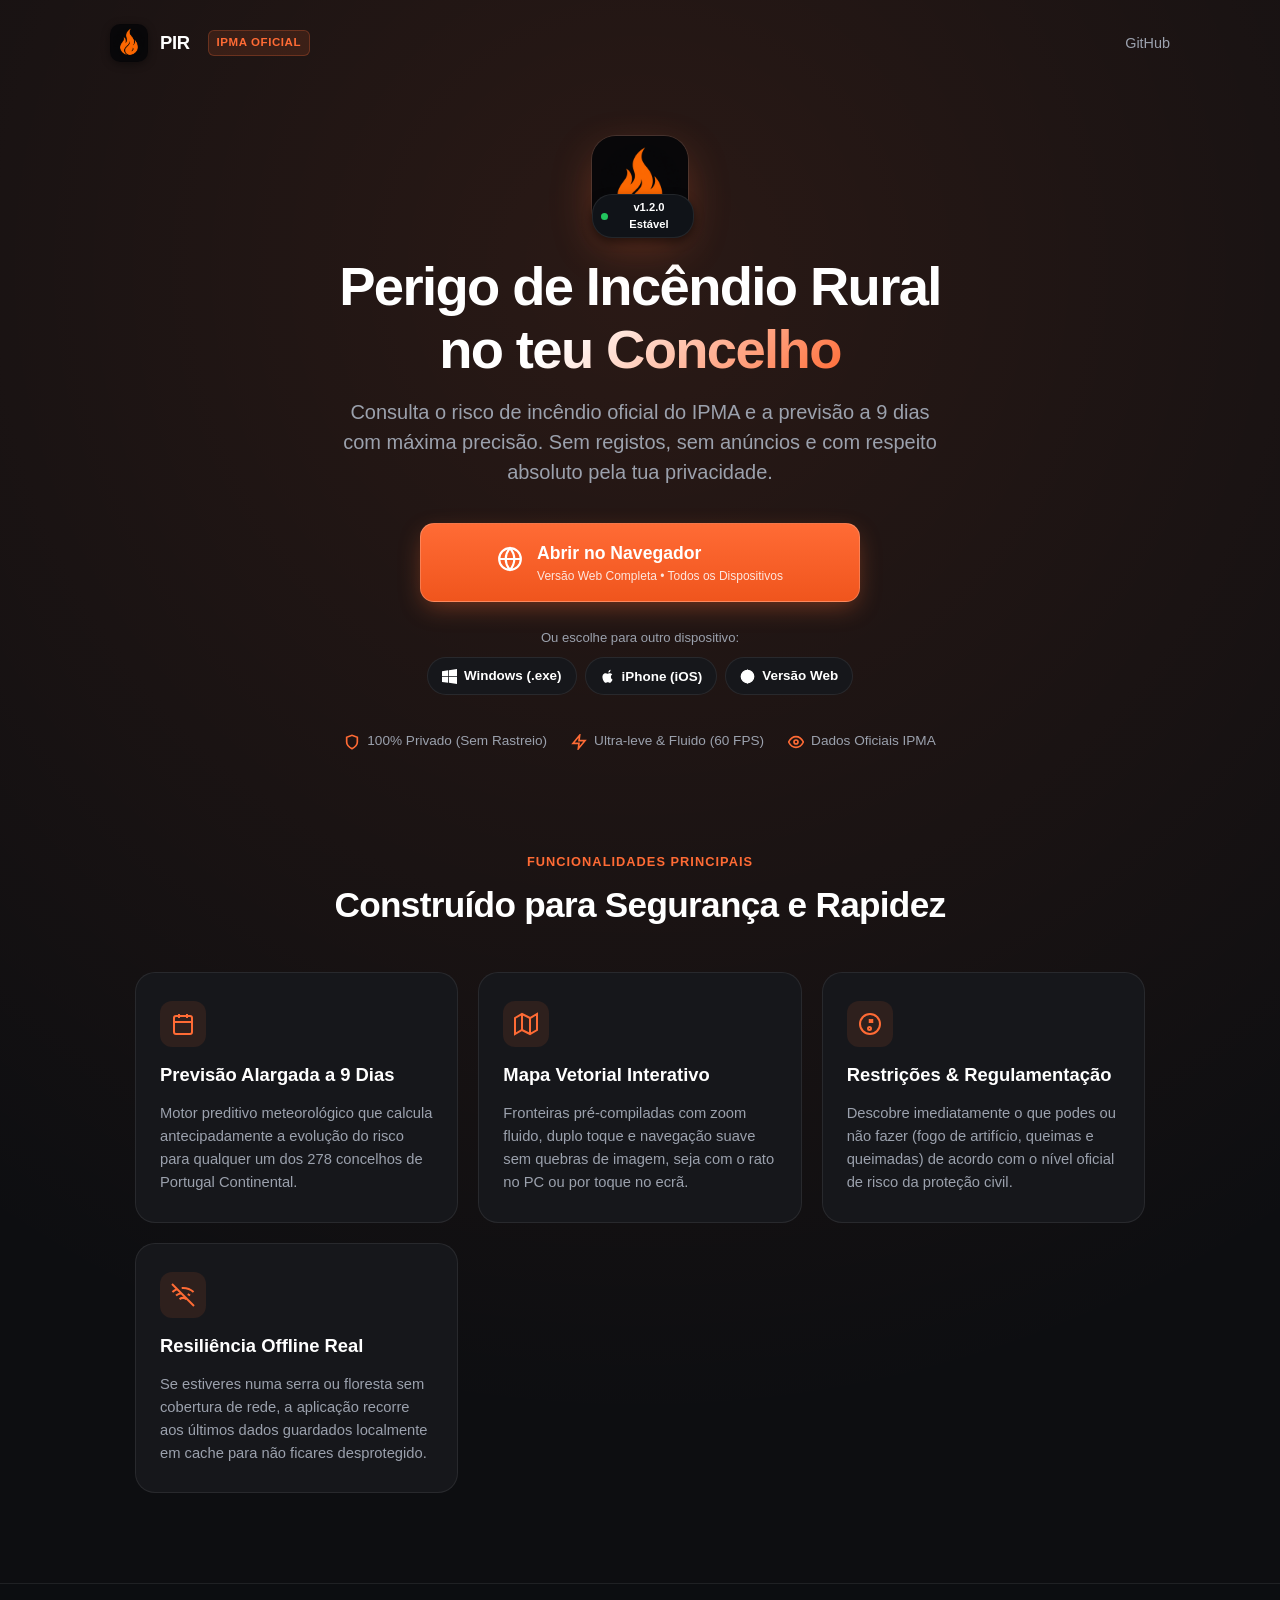
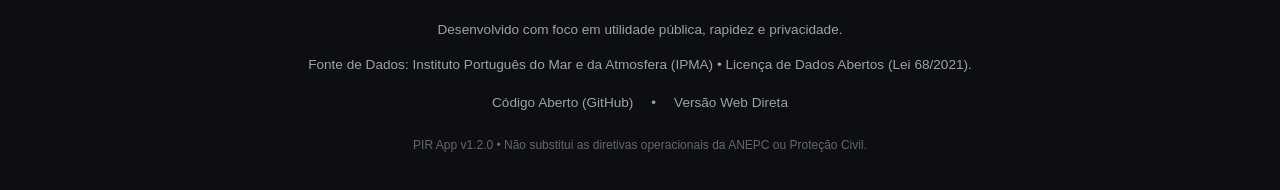
==== landing_page/index.html @ 0620fe11 "feat: add modern distribution landing page with smart OS detection and Vercel config" ====
<!DOCTYPE html>
<html lang="pt">
<head>
  <meta charset="UTF-8">
  <meta name="viewport" content="width=device-width, initial-scale=1.0">
  <title>PIR — Perigo de Incêndio Rural | Download Oficial</title>
  <meta name="description" content="Consulta rápida, precisa e oficial do risco de incêndio rural do IPMA para o teu concelho. Disponível para Windows, iPhone (iOS) e Web.">
  <link rel="icon" type="image/png" href="assets/favicon.png">
  
  <!-- Open Graph / Redes Sociais (WhatsApp, Telegram, Twitter, iMessage) -->
  <meta property="og:type" content="website">
  <meta property="og:title" content="PIR — Perigo de Incêndio Rural">
  <meta property="og:description" content="Consulta o risco de incêndio do IPMA para o teu concelho. Descarrega para Windows ou instala no iPhone.">
  <meta property="og:image" content="assets/icon.png">
  <meta name="twitter:card" content="summary">
  <meta name="theme-color" content="#0D0E11">

  <link rel="stylesheet" href="styles.css">
</head>
<body>

  <!-- Top Header -->
  <header>
    <a href="#" class="brand-nav">
      <img src="assets/icon.png" alt="PIR Logo">
      <span class="brand-title">PIR</span>
      <span class="badge-official">IPMA Oficial</span>
    </a>
    <div class="header-links">
      <a href="https://github.com/Vie1r4/PIR-app" target="_blank" rel="noopener">GitHub</a>
    </div>
  </header>

  <!-- Hero Section -->
  <main class="hero">
    <div class="hero-icon-container">
      <img src="assets/icon.png" alt="PIR Ícone" class="hero-icon">
      <div class="hero-badge-live">
        <span class="live-dot"></span>
        <span>v1.2.0 Estável</span>
      </div>
    </div>

    <h1>Perigo de Incêndio Rural<br><span class="gradient">no teu Concelho</span></h1>
    <p class="hero-subtitle">
      Consulta o risco de incêndio oficial do IPMA e a previsão a 9 dias com máxima precisão. Sem registos, sem anúncios e com respeito absoluto pela tua privacidade.
    </p>

    <!-- Smart Adaptive CTA -->
    <div class="cta-wrapper">
      <a id="smart-cta-btn" href="downloads/PIR_App_v1.2.0_Setup.exe" class="cta-btn-primary" download>
        <span id="smart-cta-icon">
          <!-- O ícone do SO é inserido dinamicamente pelo app.js -->
          <svg class="cta-icon" viewBox="0 0 24 24" fill="currentColor"><path d="M0 3.449L9.75 2.1v9.451H0m10.949-9.602L24 0v11.4H10.949M0 12.6h9.75v9.451L0 20.699M10.949 12.6H24V24l-12.9-1.801"/></svg>
        </span>
        <div class="cta-text-group">
          <span id="smart-cta-title" class="cta-title">Descarregar para Windows</span>
          <span id="smart-cta-sub" class="cta-sub">Instalador Oficial • v1.2.0 (11.5 MB)</span>
        </div>
      </a>

      <!-- Platform Alternates -->
      <div class="platform-options">
        <span class="platform-caption">Ou escolhe para outro dispositivo:</span>
        <div class="platform-pills">
          <a href="downloads/PIR_App_v1.2.0_Setup.exe" class="platform-pill" download>
            <svg viewBox="0 0 24 24"><path d="M0 3.449L9.75 2.1v9.451H0m10.949-9.602L24 0v11.4H10.949M0 12.6h9.75v9.451L0 20.699M10.949 12.6H24V24l-12.9-1.801"/></svg>
            <span>Windows (.exe)</span>
          </a>
          <button class="platform-pill" onclick="openIosModal()">
            <svg viewBox="0 0 24 24"><path d="M18.71 19.5c-.83 1.24-1.71 2.45-3.05 2.47-1.34.03-1.77-.79-3.29-.79-1.53 0-2 .77-3.27.82-1.31.05-2.3-1.32-3.14-2.53C4.25 17 2.94 12.45 4.7 9.39c.87-1.52 2.43-2.48 4.12-2.51 1.28-.02 2.5.87 3.29.87.78 0 2.26-1.07 3.81-.91.65.03 2.47.26 3.64 1.98-.09.06-2.17 1.28-2.15 3.81.03 3.02 2.65 4.03 2.68 4.04-.03.07-.42 1.44-1.38 2.83M15.97 4.2c.62-.75 1.04-1.8 0.92-2.85-.9.04-1.99.6-2.61 1.35-.55.63-.99 1.68-.86 2.7.99.08 2.02-.45 2.55-1.2"/></svg>
            <span>iPhone (iOS)</span>
          </button>
          <a href="https://vie1r4.github.io/PIR-app/" target="_blank" rel="noopener" class="platform-pill">
            <svg viewBox="0 0 24 24" fill="none" stroke="currentColor" stroke-width="2"><circle cx="12" cy="12" r="10"/><path d="M2 12h20M12 2a15.3 15.3 0 0 1 4 10 15.3 15.3 0 0 1-4 10 15.3 15.3 0 0 1-4-10 15.3 15.3 0 0 1 4-10z"/></svg>
            <span>Versão Web</span>
          </a>
        </div>
      </div>
    </div>

    <!-- Trust Row -->
    <div class="trust-row">
      <div class="trust-item">
        <svg width="16" height="16" viewBox="0 0 24 24" fill="none" stroke="currentColor" stroke-width="2.5"><path d="M12 22s8-4 8-10V5l-8-3-8 3v7c0 6 8 10 8 10z"/></svg>
        <span>100% Privado (Sem Rastreio)</span>
      </div>
      <div class="trust-item">
        <svg width="16" height="16" viewBox="0 0 24 24" fill="none" stroke="currentColor" stroke-width="2.5"><polygon points="13 2 3 14 12 14 11 22 21 10 12 10 13 2"/></svg>
        <span>Ultra-leve & Fluido (60 FPS)</span>
      </div>
      <div class="trust-item">
        <svg width="16" height="16" viewBox="0 0 24 24" fill="none" stroke="currentColor" stroke-width="2.5"><path d="M1 12s4-8 11-8 11 8 11 8-4 8-11 8-11-8-11-8z"/><circle cx="12" cy="12" r="3"/></svg>
        <span>Dados Oficiais IPMA</span>
      </div>
    </div>
  </main>

  <!-- Features Section -->
  <section class="features-section">
    <div class="section-tag">Funcionalidades Principais</div>
    <h2 class="section-title">Construído para Segurança e Rapidez</h2>
    <div class="features-grid">
      <div class="feature-card">
        <div class="feature-icon-box">
          <svg width="24" height="24" viewBox="0 0 24 24" fill="none" stroke="currentColor" stroke-width="2"><rect x="3" y="4" width="18" height="18" rx="2" ry="2"/><line x1="16" y1="2" x2="16" y2="6"/><line x1="8" y1="2" x2="8" y2="6"/><line x1="3" y1="10" x2="21" y2="10"/></svg>
        </div>
        <div class="feature-title">Previsão Alargada a 9 Dias</div>
        <div class="feature-desc">Motor preditivo meteorológico que calcula antecipadamente a evolução do risco para qualquer um dos 278 concelhos de Portugal Continental.</div>
      </div>

      <div class="feature-card">
        <div class="feature-icon-box">
          <svg width="24" height="24" viewBox="0 0 24 24" fill="none" stroke="currentColor" stroke-width="2"><polygon points="1 6 1 22 8 18 16 22 23 18 23 2 16 6 8 2 1 6"/><line x1="8" y1="2" x2="8" y2="18"/><line x1="16" y1="6" x2="16" y2="22"/></svg>
        </div>
        <div class="feature-title">Mapa Vetorial Interativo</div>
        <div class="feature-desc">Fronteiras pré-compiladas com zoom fluido, duplo toque e navegação suave sem quebras de imagem, seja com o rato no PC ou por toque no ecrã.</div>
      </div>

      <div class="feature-card">
        <div class="feature-icon-box">
          <svg width="24" height="24" viewBox="0 0 24 24" fill="none" stroke="currentColor" stroke-width="2"><path d="M12 2a10 10 0 1 0 10 10A10 10 0 0 0 12 2zm1 14.5a1.5 1.5 0 1 1-1.5-1.5 1.5 1.5 0 0 1 1.5 1.5zm1.25-5.5a1.25 1.25 0 0 0-2.5 0v-4a1.25 1.25 0 0 0 2.5 0z"/></svg>
        </div>
        <div class="feature-title">Restrições & Regulamentação</div>
        <div class="feature-desc">Descobre imediatamente o que podes ou não fazer (fogo de artifício, queimas e queimadas) de acordo com o nível oficial de risco da proteção civil.</div>
      </div>

      <div class="feature-card">
        <div class="feature-icon-box">
          <svg width="24" height="24" viewBox="0 0 24 24" fill="none" stroke="currentColor" stroke-width="2"><path d="M1 1l22 22"/><path d="M16.72 11.06A10.94 10.94 0 0 1 19 12.55"/><path d="M5 12.55a10.94 10.94 0 0 1 5.17-2.39"/><path d="M10.71 5.05A16 16 0 0 1 22.58 9"/><path d="M1.42 9a15.91 15.91 0 0 1 4.7-2.88"/><path d="M8.53 16.11a6 6 0 0 1 6.95 0"/><line x1="12" y1="20" x2="12.01" y2="20"/></svg>
        </div>
        <div class="feature-title">Resiliência Offline Real</div>
        <div class="feature-desc">Se estiveres numa serra ou floresta sem cobertura de rede, a aplicação recorre aos últimos dados guardados localmente em cache para não ficares desprotegido.</div>
      </div>
    </div>
  </section>

  <!-- iOS Step-by-Step Modal Guide -->
  <div id="ios-modal" class="modal-overlay">
    <div class="modal-card">
      <button class="modal-close" onclick="closeIosModal()" aria-label="Fechar">✕</button>
      <div class="modal-header">
        <img src="assets/icon.png" alt="PIR Ícone">
        <div>
          <h3>Instalar no iPhone</h3>
          <p>Adiciona ao ecrã inicial em 10 segundos</p>
        </div>
      </div>

      <div class="step-list">
        <div class="step-item">
          <div class="step-number">1</div>
          <div class="step-content">
            <strong>Abre no Safari</strong>
            <p>Clica no botão abaixo para abrir a aplicação web oficial no Safari.</p>
          </div>
        </div>

        <div class="step-item">
          <div class="step-number">2</div>
          <div class="step-content">
            <strong>Toca em Partilhar</strong>
            <p>Na barra inferior do Safari, toca no ícone de Partilhar (o quadrado com a seta a apontar para cima 📤).</p>
          </div>
        </div>

        <div class="step-item">
          <div class="step-number">3</div>
          <div class="step-content">
            <strong>"Adicionar ao Ecrã Principal"</strong>
            <p>Desce a lista e escolhe <em>"Adicionar ao Ecrã Principal"</em>. O ícone oficial preto e laranja surgirá logo no teu iPhone!</p>
          </div>
        </div>
      </div>

      <a href="https://vie1r4.github.io/PIR-app/" target="_blank" rel="noopener" class="step-action-btn">
        <span>Abrir Aplicação no Safari</span>
        <svg width="18" height="18" viewBox="0 0 24 24" fill="none" stroke="currentColor" stroke-width="2.5"><path d="M5 12h14M12 5l7 7-7 7"/></svg>
      </a>
    </div>
  </div>

  <!-- Footer -->
  <footer>
    <div class="footer-content">
      <p>Desenvolvido com foco em utilidade pública, rapidez e privacidade.</p>
      <p>Fonte de Dados: Instituto Português do Mar e da Atmosfera (IPMA) • Licença de Dados Abertos (Lei 68/2021).</p>
      <div class="footer-links">
        <a href="https://github.com/Vie1r4/PIR-app" target="_blank" rel="noopener">Código Aberto (GitHub)</a>
        <span>•</span>
        <a href="https://vie1r4.github.io/PIR-app/" target="_blank" rel="noopener">Versão Web Direta</a>
      </div>
      <p style="opacity: 0.6; font-size: 0.75rem; margin-top: 8px;">PIR App v1.2.0 • Não substitui as diretivas operacionais da ANEPC ou Proteção Civil.</p>
    </div>
  </footer>

  <script src="app.js"></script>
</body>
</html>
---- landing_page/styles.css ----
:root {
  --bg: #0D0E11;
  --bg-gradient: radial-gradient(circle at 50% 15%, rgba(255, 107, 53, 0.12) 0%, rgba(13, 14, 17, 0) 70%);
  --surface: #16171B;
  --surface-hover: #1E2026;
  --border: rgba(255, 255, 255, 0.08);
  --border-focus: rgba(255, 107, 53, 0.45);
  --brand: #FF6B35;
  --brand-hover: #FF7E4D;
  --brand-glow: rgba(255, 107, 53, 0.35);
  --text-main: #FFFFFF;
  --text-muted: #9BA1AD;
  --radius-lg: 20px;
  --radius-md: 14px;
  --radius-sm: 8px;
  --shadow-card: 0 10px 30px -10px rgba(0, 0, 0, 0.5);
  --shadow-btn: 0 8px 24px -4px rgba(255, 107, 53, 0.38);
}

* {
  margin: 0;
  padding: 0;
  box-sizing: border-box;
  -webkit-font-smoothing: antialiased;
}

body {
  font-family: -apple-system, BlinkMacSystemFont, "Segoe UI", Roboto, Helvetica, Arial, sans-serif;
  background-color: var(--bg);
  background-image: var(--bg-gradient);
  background-repeat: no-repeat;
  color: var(--text-main);
  min-height: 100vh;
  display: flex;
  flex-direction: column;
  line-height: 1.5;
  overflow-x: hidden;
}

/* Header & Navigation */
header {
  padding: 24px 20px;
  display: flex;
  justify-content: space-between;
  align-items: center;
  max-width: 1100px;
  margin: 0 auto;
  width: 100%;
}

.brand-nav {
  display: flex;
  align-items: center;
  gap: 12px;
  text-decoration: none;
  color: inherit;
}

.brand-nav img {
  width: 38px;
  height: 38px;
  border-radius: 10px;
  box-shadow: 0 2px 8px rgba(0, 0, 0, 0.4);
}

.brand-title {
  font-size: 1.15rem;
  font-weight: 700;
  letter-spacing: -0.02em;
}

.badge-official {
  font-size: 0.72rem;
  font-weight: 600;
  text-transform: uppercase;
  letter-spacing: 0.05em;
  background: rgba(255, 107, 53, 0.12);
  color: var(--brand);
  border: 1px solid rgba(255, 107, 53, 0.25);
  padding: 3px 8px;
  border-radius: 6px;
  margin-left: 6px;
}

.header-links a {
  color: var(--text-muted);
  text-decoration: none;
  font-size: 0.9rem;
  font-weight: 500;
  transition: color 0.2s ease;
}

.header-links a:hover {
  color: var(--text-main);
}

/* Hero Section */
.hero {
  flex: 1;
  display: flex;
  flex-direction: column;
  align-items: center;
  text-align: center;
  padding: 50px 20px 40px;
  max-width: 860px;
  margin: 0 auto;
}

.hero-icon-container {
  position: relative;
  margin-bottom: 24px;
}

.hero-icon {
  width: 96px;
  height: 96px;
  border-radius: 24px;
  box-shadow: 0 16px 40px rgba(255, 107, 53, 0.25), 0 0 0 1px rgba(255, 255, 255, 0.1);
  display: block;
}

.hero-badge-live {
  position: absolute;
  bottom: -6px;
  right: -6px;
  background: #101318;
  border: 1px solid var(--border);
  padding: 4px 8px;
  border-radius: 20px;
  font-size: 0.7rem;
  font-weight: 600;
  display: flex;
  align-items: center;
  gap: 5px;
  box-shadow: 0 4px 10px rgba(0,0,0,0.5);
}

.live-dot {
  width: 7px;
  height: 7px;
  background: #22C55E;
  border-radius: 50%;
  animation: pulse-dot 2s infinite;
}

@keyframes pulse-dot {
  0% { transform: scale(0.95); opacity: 0.8; }
  50% { transform: scale(1.2); opacity: 1; }
  100% { transform: scale(0.95); opacity: 0.8; }
}

h1 {
  font-size: clamp(2.2rem, 5vw, 3.4rem);
  font-weight: 800;
  letter-spacing: -0.03em;
  line-height: 1.15;
  margin-bottom: 16px;
}

h1 span.gradient {
  background: linear-gradient(135deg, #FFFFFF 30%, #FF6B35 100%);
  -webkit-background-clip: text;
  -webkit-text-fill-color: transparent;
}

.hero-subtitle {
  font-size: clamp(1rem, 2.5vw, 1.25rem);
  color: var(--text-muted);
  max-width: 620px;
  margin-bottom: 36px;
  font-weight: 400;
}

/* Call to Action (CTA) */
.cta-wrapper {
  display: flex;
  flex-direction: column;
  align-items: center;
  gap: 16px;
  width: 100%;
  max-width: 440px;
}

.cta-btn-primary {
  display: flex;
  align-items: center;
  justify-content: center;
  gap: 14px;
  width: 100%;
  padding: 16px 28px;
  background: linear-gradient(180deg, var(--brand) 0%, #F0551D 100%);
  color: #FFFFFF;
  text-decoration: none;
  border-radius: var(--radius-md);
  font-weight: 700;
  font-size: 1.15rem;
  box-shadow: var(--shadow-btn);
  border: 1px solid rgba(255, 255, 255, 0.2);
  cursor: pointer;
  transition: all 0.2s cubic-bezier(0.2, 0.8, 0.2, 1);
  position: relative;
  overflow: hidden;
}

.cta-btn-primary:hover {
  transform: translateY(-2px);
  background: linear-gradient(180deg, var(--brand-hover) 0%, #FF6B35 100%);
  box-shadow: 0 12px 30px -4px rgba(255, 107, 53, 0.5);
}

.cta-btn-primary:active {
  transform: translateY(0);
}

.cta-icon {
  width: 26px;
  height: 26px;
  flex-shrink: 0;
}

.cta-text-group {
  text-align: left;
}

.cta-title {
  display: block;
  font-size: 1.1rem;
  font-weight: 700;
}

.cta-sub {
  display: block;
  font-size: 0.75rem;
  font-weight: 500;
  opacity: 0.85;
}

/* Platform Selectors */
.platform-options {
  margin-top: 10px;
  display: flex;
  flex-direction: column;
  align-items: center;
  gap: 10px;
}

.platform-caption {
  font-size: 0.82rem;
  color: var(--text-muted);
}

.platform-pills {
  display: flex;
  flex-wrap: wrap;
  justify-content: center;
  gap: 8px;
}

.platform-pill {
  display: inline-flex;
  align-items: center;
  gap: 7px;
  background: var(--surface);
  border: 1px solid var(--border);
  color: var(--text-main);
  text-decoration: none;
  font-size: 0.84rem;
  font-weight: 600;
  padding: 8px 14px;
  border-radius: 30px;
  transition: all 0.2s ease;
  cursor: pointer;
}

.platform-pill svg {
  width: 15px;
  height: 15px;
  fill: currentColor;
}

.platform-pill:hover {
  background: var(--surface-hover);
  border-color: var(--border-focus);
  transform: translateY(-1px);
}

/* Trust / Specs Row */
.trust-row {
  margin-top: 36px;
  display: flex;
  flex-wrap: wrap;
  justify-content: center;
  gap: 24px;
  color: var(--text-muted);
  font-size: 0.85rem;
}

.trust-item {
  display: flex;
  align-items: center;
  gap: 7px;
}

.trust-item svg {
  color: var(--brand);
}

/* Features Grid */
.features-section {
  max-width: 1050px;
  margin: 60px auto 30px;
  padding: 0 20px;
  width: 100%;
}

.section-tag {
  text-align: center;
  color: var(--brand);
  font-size: 0.8rem;
  font-weight: 700;
  text-transform: uppercase;
  letter-spacing: 0.08em;
  margin-bottom: 8px;
}

.section-title {
  text-align: center;
  font-size: clamp(1.6rem, 3.5vw, 2.2rem);
  font-weight: 700;
  letter-spacing: -0.02em;
  margin-bottom: 40px;
}

.features-grid {
  display: grid;
  grid-template-columns: repeat(auto-fit, minmax(240px, 1fr));
  gap: 20px;
}

.feature-card {
  background: var(--surface);
  border: 1px solid var(--border);
  border-radius: var(--radius-lg);
  padding: 28px 24px;
  display: flex;
  flex-direction: column;
  gap: 14px;
  transition: transform 0.2s ease, border-color 0.2s ease;
}

.feature-card:hover {
  transform: translateY(-3px);
  border-color: rgba(255, 107, 53, 0.3);
}

.feature-icon-box {
  width: 46px;
  height: 46px;
  border-radius: 12px;
  background: rgba(255, 107, 53, 0.1);
  display: flex;
  align-items: center;
  justify-content: center;
  color: var(--brand);
}

.feature-title {
  font-size: 1.15rem;
  font-weight: 700;
}

.feature-desc {
  font-size: 0.92rem;
  color: var(--text-muted);
  line-height: 1.55;
}

/* Modal for iOS Guide */
.modal-overlay {
  position: fixed;
  inset: 0;
  background: rgba(0, 0, 0, 0.75);
  backdrop-filter: blur(6px);
  display: none;
  align-items: center;
  justify-content: center;
  z-index: 1000;
  padding: 20px;
  opacity: 0;
  transition: opacity 0.25s ease;
}

.modal-overlay.active {
  display: flex;
  opacity: 1;
}

.modal-card {
  background: #16171B;
  border: 1px solid var(--border);
  border-radius: var(--radius-lg);
  width: 100%;
  max-width: 460px;
  padding: 30px 26px;
  box-shadow: 0 20px 50px rgba(0, 0, 0, 0.8);
  position: relative;
  transform: scale(0.95);
  transition: transform 0.25s cubic-bezier(0.2, 0.8, 0.2, 1);
}

.modal-overlay.active .modal-card {
  transform: scale(1);
}

.modal-close {
  position: absolute;
  top: 18px;
  right: 18px;
  background: rgba(255, 255, 255, 0.08);
  border: none;
  color: var(--text-muted);
  width: 32px;
  height: 32px;
  border-radius: 50%;
  display: flex;
  align-items: center;
  justify-content: center;
  cursor: pointer;
  font-size: 1.1rem;
  transition: background 0.2s ease;
}

.modal-close:hover {
  background: rgba(255, 255, 255, 0.16);
  color: #FFF;
}

.modal-header {
  display: flex;
  align-items: center;
  gap: 14px;
  margin-bottom: 20px;
}

.modal-header img {
  width: 52px;
  height: 52px;
  border-radius: 14px;
}

.modal-header h3 {
  font-size: 1.25rem;
  font-weight: 700;
}

.modal-header p {
  font-size: 0.85rem;
  color: var(--text-muted);
}

.step-list {
  display: flex;
  flex-direction: column;
  gap: 16px;
  margin-bottom: 26px;
}

.step-item {
  display: flex;
  align-items: flex-start;
  gap: 14px;
  background: rgba(255, 255, 255, 0.03);
  padding: 14px;
  border-radius: var(--radius-md);
  border: 1px solid rgba(255, 255, 255, 0.05);
}

.step-number {
  background: var(--brand);
  color: #FFF;
  font-weight: 700;
  font-size: 0.85rem;
  width: 26px;
  height: 26px;
  border-radius: 50%;
  display: flex;
  align-items: center;
  justify-content: center;
  flex-shrink: 0;
}

.step-content strong {
  display: block;
  font-size: 0.95rem;
  margin-bottom: 2px;
}

.step-content p {
  font-size: 0.85rem;
  color: var(--text-muted);
  line-height: 1.4;
}

.step-action-btn {
  display: flex;
  align-items: center;
  justify-content: center;
  gap: 8px;
  width: 100%;
  padding: 14px;
  background: var(--brand);
  color: #FFF;
  text-decoration: none;
  font-weight: 700;
  border-radius: var(--radius-md);
  box-shadow: var(--shadow-btn);
  transition: background 0.2s ease;
}

.step-action-btn:hover {
  background: var(--brand-hover);
}

/* Footer */
footer {
  border-top: 1px solid var(--border);
  padding: 36px 20px;
  margin-top: 60px;
  background: rgba(13, 14, 17, 0.6);
}

.footer-content {
  max-width: 1100px;
  margin: 0 auto;
  display: flex;
  flex-direction: column;
  align-items: center;
  text-align: center;
  gap: 14px;
  color: var(--text-muted);
  font-size: 0.85rem;
}

.footer-links {
  display: flex;
  gap: 18px;
  margin-top: 4px;
}

.footer-links a {
  color: var(--text-muted);
  text-decoration: none;
  transition: color 0.2s ease;
}

.footer-links a:hover {
  color: var(--brand);
}
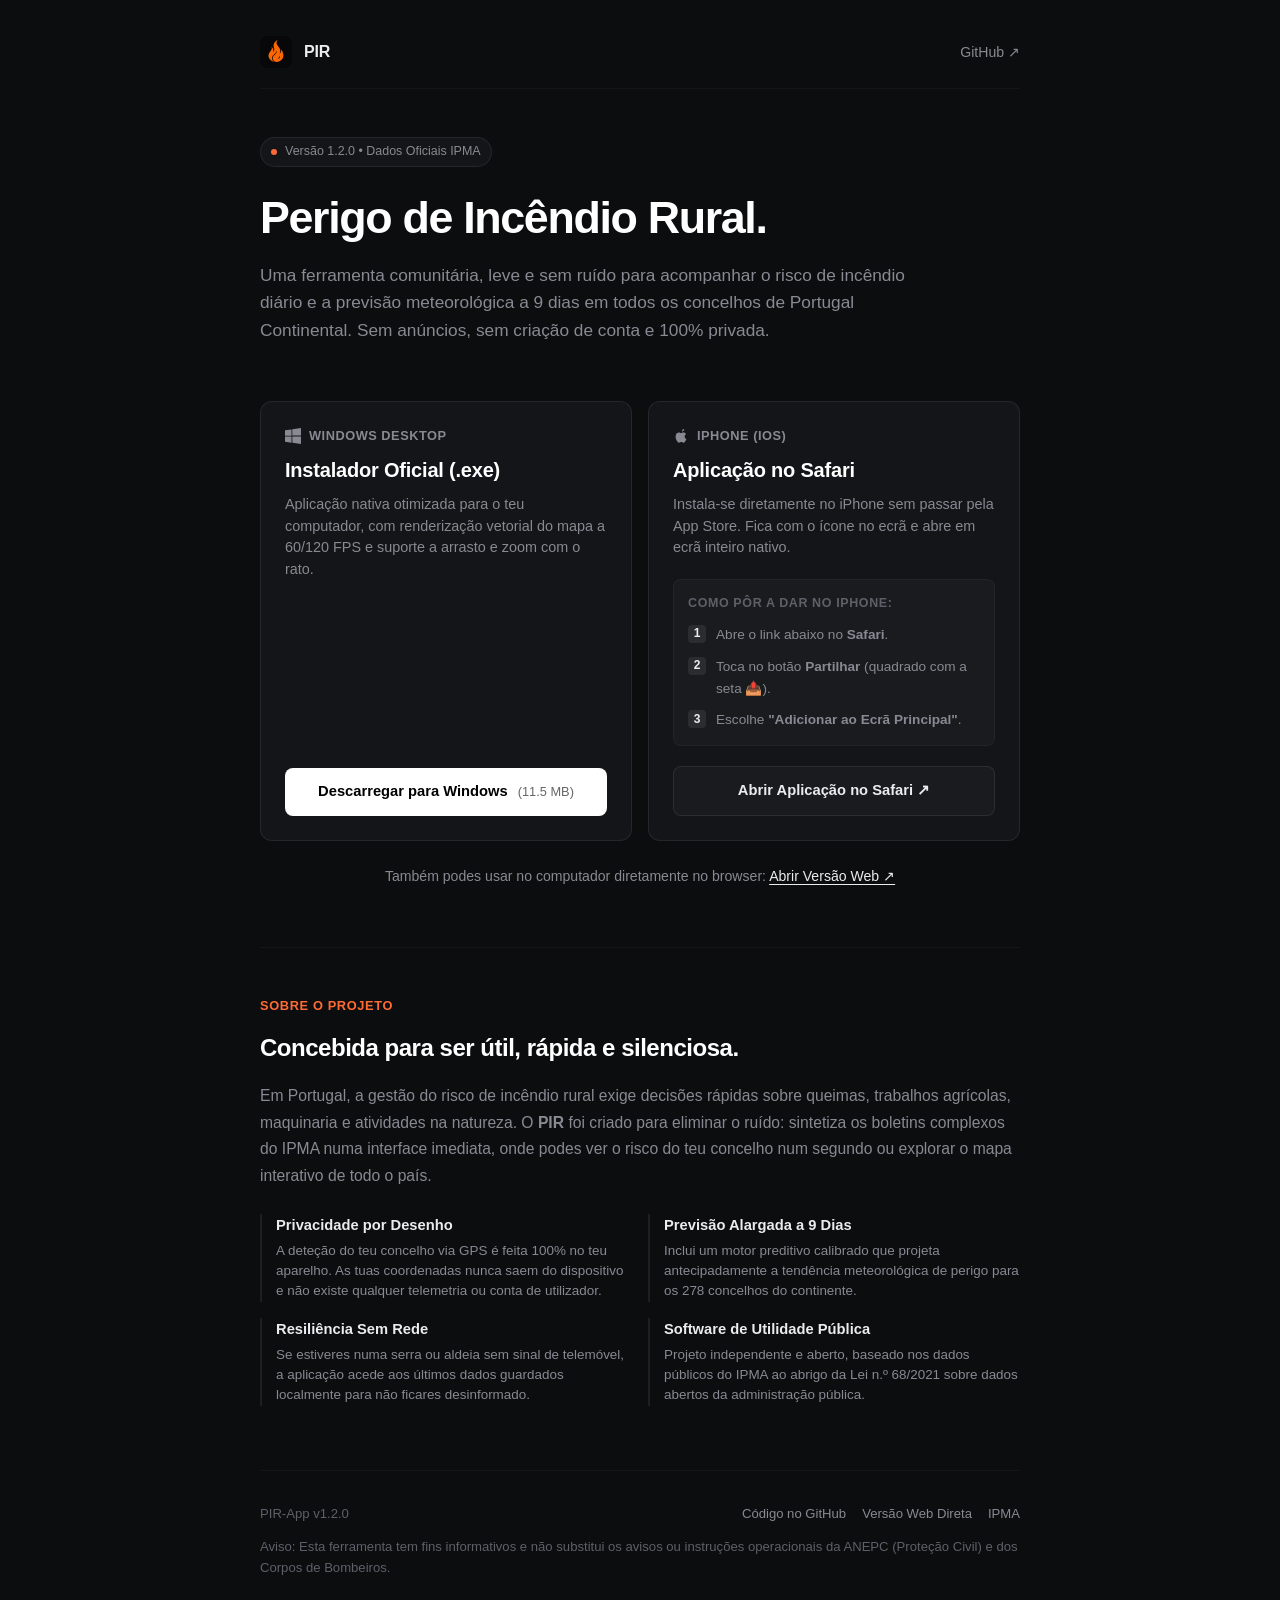
==== commit 3ce8c519: "design: redesign landing page with minimalist editorial aesthetic, embedded iOS setup guide, and pro" ====
--- a/landing_page/index.html
+++ b/landing_page/index.html
@@ -3,197 +3,152 @@
 <head>
   <meta charset="UTF-8">
   <meta name="viewport" content="width=device-width, initial-scale=1.0">
-  <title>PIR — Perigo de Incêndio Rural | Download Oficial</title>
-  <meta name="description" content="Consulta rápida, precisa e oficial do risco de incêndio rural do IPMA para o teu concelho. Disponível para Windows, iPhone (iOS) e Web.">
+  <title>PIR — Perigo de Incêndio Rural</title>
+  <meta name="description" content="Aplicação comunitária para consulta rápida do risco de incêndio rural do IPMA em Portugal Continental. Disponível para Windows e iPhone.">
   <link rel="icon" type="image/png" href="assets/favicon.png">
   
-  <!-- Open Graph / Redes Sociais (WhatsApp, Telegram, Twitter, iMessage) -->
+  <!-- Open Graph / Redes Sociais -->
   <meta property="og:type" content="website">
   <meta property="og:title" content="PIR — Perigo de Incêndio Rural">
-  <meta property="og:description" content="Consulta o risco de incêndio do IPMA para o teu concelho. Descarrega para Windows ou instala no iPhone.">
+  <meta property="og:description" content="Consulta rápida e oficial do risco de incêndio por concelho. Instala no Windows ou adiciona ao iPhone.">
   <meta property="og:image" content="assets/icon.png">
-  <meta name="twitter:card" content="summary">
-  <meta name="theme-color" content="#0D0E11">
+  <meta name="theme-color" content="#0C0D0F">
 
   <link rel="stylesheet" href="styles.css">
 </head>
 <body>
 
-  <!-- Top Header -->
-  <header>
-    <a href="#" class="brand-nav">
-      <img src="assets/icon.png" alt="PIR Logo">
-      <span class="brand-title">PIR</span>
-      <span class="badge-official">IPMA Oficial</span>
-    </a>
-    <div class="header-links">
-      <a href="https://github.com/Vie1r4/PIR-app" target="_blank" rel="noopener">GitHub</a>
-    </div>
-  </header>
+  <div class="container">
+    <!-- Header -->
+    <header>
+      <a href="#" class="brand">
+        <img src="assets/icon.png" alt="PIR Logo" class="brand-icon">
+        <span class="brand-name">PIR</span>
+      </a>
+      <div class="header-links">
+        <a href="https://github.com/Vie1r4/PIR-app" target="_blank" rel="noopener">GitHub ↗</a>
+      </div>
+    </header>
 
-  <!-- Hero Section -->
-  <main class="hero">
-    <div class="hero-icon-container">
-      <img src="assets/icon.png" alt="PIR Ícone" class="hero-icon">
-      <div class="hero-badge-live">
-        <span class="live-dot"></span>
-        <span>v1.2.0 Estável</span>
+    <!-- Hero Section -->
+    <section class="hero">
+      <div class="hero-pill">
+        <span class="dot"></span>
+        <span>Versão 1.2.0 • Dados Oficiais IPMA</span>
       </div>
-    </div>
+      <h1>Perigo de Incêndio Rural.</h1>
+      <p class="hero-intro">
+        Uma ferramenta comunitária, leve e sem ruído para acompanhar o risco de incêndio diário e a previsão meteorológica a 9 dias em todos os concelhos de Portugal Continental. Sem anúncios, sem criação de conta e 100% privada.
+      </p>
+    </section>
 
-    <h1>Perigo de Incêndio Rural<br><span class="gradient">no teu Concelho</span></h1>
-    <p class="hero-subtitle">
-      Consulta o risco de incêndio oficial do IPMA e a previsão a 9 dias com máxima precisão. Sem registos, sem anúncios e com respeito absoluto pela tua privacidade.
-    </p>
+    <!-- Download & Access Section -->
+    <section class="access-grid">
+      <!-- Windows Desktop -->
+      <div class="access-card">
+        <div class="card-top">
+          <div class="platform-tag">
+            <svg viewBox="0 0 24 24"><path d="M0 3.449L9.75 2.1v9.451H0m10.949-9.602L24 0v11.4H10.949M0 12.6h9.75v9.451L0 20.699M10.949 12.6H24V24l-12.9-1.801"/></svg>
+            <span>Windows Desktop</span>
+          </div>
+          <h2 class="card-title">Instalador Oficial (.exe)</h2>
+          <p class="card-desc">
+            Aplicação nativa otimizada para o teu computador, com renderização vetorial do mapa a 60/120 FPS e suporte a arrasto e zoom com o rato.
+          </p>
+        </div>
+        <a href="downloads/PIR_App_v1.2.0_Setup.exe" class="btn-download" download>
+          <span>Descarregar para Windows</span>
+          <span style="opacity: 0.6; font-size: 0.8rem; font-weight: 500;">(11.5 MB)</span>
+        </a>
+      </div>
 
-    <!-- Smart Adaptive CTA -->
-    <div class="cta-wrapper">
-      <a id="smart-cta-btn" href="downloads/PIR_App_v1.2.0_Setup.exe" class="cta-btn-primary" download>
-        <span id="smart-cta-icon">
-          <!-- O ícone do SO é inserido dinamicamente pelo app.js -->
-          <svg class="cta-icon" viewBox="0 0 24 24" fill="currentColor"><path d="M0 3.449L9.75 2.1v9.451H0m10.949-9.602L24 0v11.4H10.949M0 12.6h9.75v9.451L0 20.699M10.949 12.6H24V24l-12.9-1.801"/></svg>
-        </span>
-        <div class="cta-text-group">
-          <span id="smart-cta-title" class="cta-title">Descarregar para Windows</span>
-          <span id="smart-cta-sub" class="cta-sub">Instalador Oficial • v1.2.0 (11.5 MB)</span>
-        </div>
-      </a>
-
-      <!-- Platform Alternates -->
-      <div class="platform-options">
-        <span class="platform-caption">Ou escolhe para outro dispositivo:</span>
-        <div class="platform-pills">
-          <a href="downloads/PIR_App_v1.2.0_Setup.exe" class="platform-pill" download>
-            <svg viewBox="0 0 24 24"><path d="M0 3.449L9.75 2.1v9.451H0m10.949-9.602L24 0v11.4H10.949M0 12.6h9.75v9.451L0 20.699M10.949 12.6H24V24l-12.9-1.801"/></svg>
-            <span>Windows (.exe)</span>
-          </a>
-          <button class="platform-pill" onclick="openIosModal()">
+      <!-- iPhone / iOS -->
+      <div class="access-card">
+        <div class="card-top">
+          <div class="platform-tag">
             <svg viewBox="0 0 24 24"><path d="M18.71 19.5c-.83 1.24-1.71 2.45-3.05 2.47-1.34.03-1.77-.79-3.29-.79-1.53 0-2 .77-3.27.82-1.31.05-2.3-1.32-3.14-2.53C4.25 17 2.94 12.45 4.7 9.39c.87-1.52 2.43-2.48 4.12-2.51 1.28-.02 2.5.87 3.29.87.78 0 2.26-1.07 3.81-.91.65.03 2.47.26 3.64 1.98-.09.06-2.17 1.28-2.15 3.81.03 3.02 2.65 4.03 2.68 4.04-.03.07-.42 1.44-1.38 2.83M15.97 4.2c.62-.75 1.04-1.8 0.92-2.85-.9.04-1.99.6-2.61 1.35-.55.63-.99 1.68-.86 2.7.99.08 2.02-.45 2.55-1.2"/></svg>
             <span>iPhone (iOS)</span>
-          </button>
-          <a href="https://vie1r4.github.io/PIR-app/" target="_blank" rel="noopener" class="platform-pill">
-            <svg viewBox="0 0 24 24" fill="none" stroke="currentColor" stroke-width="2"><circle cx="12" cy="12" r="10"/><path d="M2 12h20M12 2a15.3 15.3 0 0 1 4 10 15.3 15.3 0 0 1-4 10 15.3 15.3 0 0 1-4-10 15.3 15.3 0 0 1 4-10z"/></svg>
-            <span>Versão Web</span>
-          </a>
+          </div>
+          <h2 class="card-title">Aplicação no Safari</h2>
+          <p class="card-desc">
+            Instala-se diretamente no iPhone sem passar pela App Store. Fica com o ícone no ecrã e abre em ecrã inteiro nativo.
+          </p>
         </div>
-      </div>
-    </div>
 
-    <!-- Trust Row -->
-    <div class="trust-row">
-      <div class="trust-item">
-        <svg width="16" height="16" viewBox="0 0 24 24" fill="none" stroke="currentColor" stroke-width="2.5"><path d="M12 22s8-4 8-10V5l-8-3-8 3v7c0 6 8 10 8 10z"/></svg>
-        <span>100% Privado (Sem Rastreio)</span>
-      </div>
-      <div class="trust-item">
-        <svg width="16" height="16" viewBox="0 0 24 24" fill="none" stroke="currentColor" stroke-width="2.5"><polygon points="13 2 3 14 12 14 11 22 21 10 12 10 13 2"/></svg>
-        <span>Ultra-leve & Fluido (60 FPS)</span>
-      </div>
-      <div class="trust-item">
-        <svg width="16" height="16" viewBox="0 0 24 24" fill="none" stroke="currentColor" stroke-width="2.5"><path d="M1 12s4-8 11-8 11 8 11 8-4 8-11 8-11-8-11-8z"/><circle cx="12" cy="12" r="3"/></svg>
-        <span>Dados Oficiais IPMA</span>
-      </div>
-    </div>
-  </main>
-
-  <!-- Features Section -->
-  <section class="features-section">
-    <div class="section-tag">Funcionalidades Principais</div>
-    <h2 class="section-title">Construído para Segurança e Rapidez</h2>
-    <div class="features-grid">
-      <div class="feature-card">
-        <div class="feature-icon-box">
-          <svg width="24" height="24" viewBox="0 0 24 24" fill="none" stroke="currentColor" stroke-width="2"><rect x="3" y="4" width="18" height="18" rx="2" ry="2"/><line x1="16" y1="2" x2="16" y2="6"/><line x1="8" y1="2" x2="8" y2="6"/><line x1="3" y1="10" x2="21" y2="10"/></svg>
-        </div>
-        <div class="feature-title">Previsão Alargada a 9 Dias</div>
-        <div class="feature-desc">Motor preditivo meteorológico que calcula antecipadamente a evolução do risco para qualquer um dos 278 concelhos de Portugal Continental.</div>
-      </div>
-
-      <div class="feature-card">
-        <div class="feature-icon-box">
-          <svg width="24" height="24" viewBox="0 0 24 24" fill="none" stroke="currentColor" stroke-width="2"><polygon points="1 6 1 22 8 18 16 22 23 18 23 2 16 6 8 2 1 6"/><line x1="8" y1="2" x2="8" y2="18"/><line x1="16" y1="6" x2="16" y2="22"/></svg>
-        </div>
-        <div class="feature-title">Mapa Vetorial Interativo</div>
-        <div class="feature-desc">Fronteiras pré-compiladas com zoom fluido, duplo toque e navegação suave sem quebras de imagem, seja com o rato no PC ou por toque no ecrã.</div>
-      </div>
-
-      <div class="feature-card">
-        <div class="feature-icon-box">
-          <svg width="24" height="24" viewBox="0 0 24 24" fill="none" stroke="currentColor" stroke-width="2"><path d="M12 2a10 10 0 1 0 10 10A10 10 0 0 0 12 2zm1 14.5a1.5 1.5 0 1 1-1.5-1.5 1.5 1.5 0 0 1 1.5 1.5zm1.25-5.5a1.25 1.25 0 0 0-2.5 0v-4a1.25 1.25 0 0 0 2.5 0z"/></svg>
-        </div>
-        <div class="feature-title">Restrições & Regulamentação</div>
-        <div class="feature-desc">Descobre imediatamente o que podes ou não fazer (fogo de artifício, queimas e queimadas) de acordo com o nível oficial de risco da proteção civil.</div>
-      </div>
-
-      <div class="feature-card">
-        <div class="feature-icon-box">
-          <svg width="24" height="24" viewBox="0 0 24 24" fill="none" stroke="currentColor" stroke-width="2"><path d="M1 1l22 22"/><path d="M16.72 11.06A10.94 10.94 0 0 1 19 12.55"/><path d="M5 12.55a10.94 10.94 0 0 1 5.17-2.39"/><path d="M10.71 5.05A16 16 0 0 1 22.58 9"/><path d="M1.42 9a15.91 15.91 0 0 1 4.7-2.88"/><path d="M8.53 16.11a6 6 0 0 1 6.95 0"/><line x1="12" y1="20" x2="12.01" y2="20"/></svg>
-        </div>
-        <div class="feature-title">Resiliência Offline Real</div>
-        <div class="feature-desc">Se estiveres numa serra ou floresta sem cobertura de rede, a aplicação recorre aos últimos dados guardados localmente em cache para não ficares desprotegido.</div>
-      </div>
-    </div>
-  </section>
-
-  <!-- iOS Step-by-Step Modal Guide -->
-  <div id="ios-modal" class="modal-overlay">
-    <div class="modal-card">
-      <button class="modal-close" onclick="closeIosModal()" aria-label="Fechar">✕</button>
-      <div class="modal-header">
-        <img src="assets/icon.png" alt="PIR Ícone">
-        <div>
-          <h3>Instalar no iPhone</h3>
-          <p>Adiciona ao ecrã inicial em 10 segundos</p>
-        </div>
-      </div>
-
-      <div class="step-list">
-        <div class="step-item">
-          <div class="step-number">1</div>
-          <div class="step-content">
-            <strong>Abre no Safari</strong>
-            <p>Clica no botão abaixo para abrir a aplicação web oficial no Safari.</p>
+        <!-- Integrated iOS Instructions -->
+        <div class="ios-guide">
+          <span class="ios-guide-title">Como pôr a dar no iPhone:</span>
+          <div class="step-row">
+            <span class="step-badge">1</span>
+            <span>Abre o link abaixo no <strong>Safari</strong>.</span>
+          </div>
+          <div class="step-row">
+            <span class="step-badge">2</span>
+            <span>Toca no botão <strong>Partilhar</strong> (quadrado com a seta 📤).</span>
+          </div>
+          <div class="step-row">
+            <span class="step-badge">3</span>
+            <span>Escolhe <strong>"Adicionar ao Ecrã Principal"</strong>.</span>
           </div>
         </div>
 
-        <div class="step-item">
-          <div class="step-number">2</div>
-          <div class="step-content">
-            <strong>Toca em Partilhar</strong>
-            <p>Na barra inferior do Safari, toca no ícone de Partilhar (o quadrado com a seta a apontar para cima 📤).</p>
-          </div>
+        <a href="https://vie1r4.github.io/PIR-app/" target="_blank" rel="noopener" class="btn-open">
+          <span>Abrir Aplicação no Safari ↗</span>
+        </a>
+      </div>
+    </section>
+
+    <!-- Web Version Fallback -->
+    <p class="web-hint">
+      Também podes usar no computador diretamente no browser: <a href="https://vie1r4.github.io/PIR-app/" target="_blank" rel="noopener">Abrir Versão Web ↗</a>
+    </p>
+
+    <hr class="section-divider">
+
+    <!-- About Section -->
+    <section class="about-section">
+      <div class="section-label">Sobre o Projeto</div>
+      <h2>Concebida para ser útil, rápida e silenciosa.</h2>
+      <p class="about-text">
+        Em Portugal, a gestão do risco de incêndio rural exige decisões rápidas sobre queimas, trabalhos agrícolas, maquinaria e atividades na natureza. O <strong>PIR</strong> foi criado para eliminar o ruído: sintetiza os boletins complexos do IPMA numa interface imediata, onde podes ver o risco do teu concelho num segundo ou explorar o mapa interativo de todo o país.
+      </p>
+
+      <div class="principles-list">
+        <div class="principle-item">
+          <div class="principle-title">Privacidade por Desenho</div>
+          <div class="principle-desc">A deteção do teu concelho via GPS é feita 100% no teu aparelho. As tuas coordenadas nunca saem do dispositivo e não existe qualquer telemetria ou conta de utilizador.</div>
         </div>
 
-        <div class="step-item">
-          <div class="step-number">3</div>
-          <div class="step-content">
-            <strong>"Adicionar ao Ecrã Principal"</strong>
-            <p>Desce a lista e escolhe <em>"Adicionar ao Ecrã Principal"</em>. O ícone oficial preto e laranja surgirá logo no teu iPhone!</p>
-          </div>
+        <div class="principle-item">
+          <div class="principle-title">Previsão Alargada a 9 Dias</div>
+          <div class="principle-desc">Inclui um motor preditivo calibrado que projeta antecipadamente a tendência meteorológica de perigo para os 278 concelhos do continente.</div>
+        </div>
+
+        <div class="principle-item">
+          <div class="principle-title">Resiliência Sem Rede</div>
+          <div class="principle-desc">Se estiveres numa serra ou aldeia sem sinal de telemóvel, a aplicação acede aos últimos dados guardados localmente para não ficares desinformado.</div>
+        </div>
+
+        <div class="principle-item">
+          <div class="principle-title">Software de Utilidade Pública</div>
+          <div class="principle-desc">Projeto independente e aberto, baseado nos dados públicos do IPMA ao abrigo da Lei n.º 68/2021 sobre dados abertos da administração pública.</div>
         </div>
       </div>
+    </section>
 
-      <a href="https://vie1r4.github.io/PIR-app/" target="_blank" rel="noopener" class="step-action-btn">
-        <span>Abrir Aplicação no Safari</span>
-        <svg width="18" height="18" viewBox="0 0 24 24" fill="none" stroke="currentColor" stroke-width="2.5"><path d="M5 12h14M12 5l7 7-7 7"/></svg>
-      </a>
-    </div>
+    <!-- Footer -->
+    <footer>
+      <div class="footer-top">
+        <span>PIR-App v1.2.0</span>
+        <div class="footer-links">
+          <a href="https://github.com/Vie1r4/PIR-app" target="_blank" rel="noopener">Código no GitHub</a>
+          <a href="https://vie1r4.github.io/PIR-app/" target="_blank" rel="noopener">Versão Web Direta</a>
+          <a href="https://www.ipma.pt" target="_blank" rel="noopener">IPMA</a>
+        </div>
+      </div>
+      <p>Aviso: Esta ferramenta tem fins informativos e não substitui os avisos ou instruções operacionais da ANEPC (Proteção Civil) e dos Corpos de Bombeiros.</p>
+    </footer>
   </div>
 
-  <!-- Footer -->
-  <footer>
-    <div class="footer-content">
-      <p>Desenvolvido com foco em utilidade pública, rapidez e privacidade.</p>
-      <p>Fonte de Dados: Instituto Português do Mar e da Atmosfera (IPMA) • Licença de Dados Abertos (Lei 68/2021).</p>
-      <div class="footer-links">
-        <a href="https://github.com/Vie1r4/PIR-app" target="_blank" rel="noopener">Código Aberto (GitHub)</a>
-        <span>•</span>
-        <a href="https://vie1r4.github.io/PIR-app/" target="_blank" rel="noopener">Versão Web Direta</a>
-      </div>
-      <p style="opacity: 0.6; font-size: 0.75rem; margin-top: 8px;">PIR App v1.2.0 • Não substitui as diretivas operacionais da ANEPC ou Proteção Civil.</p>
-    </div>
-  </footer>
-
-  <script src="app.js"></script>
 </body>
 </html>
--- a/landing_page/styles.css
+++ b/landing_page/styles.css
@@ -1,558 +1,385 @@
 :root {
-  --bg: #0D0E11;
-  --bg-gradient: radial-gradient(circle at 50% 15%, rgba(255, 107, 53, 0.12) 0%, rgba(13, 14, 17, 0) 70%);
-  --surface: #16171B;
-  --surface-hover: #1E2026;
+  --bg: #0C0D0F;
+  --surface: #141518;
+  --surface-subtle: #191B1F;
   --border: rgba(255, 255, 255, 0.08);
-  --border-focus: rgba(255, 107, 53, 0.45);
-  --brand: #FF6B35;
-  --brand-hover: #FF7E4D;
-  --brand-glow: rgba(255, 107, 53, 0.35);
-  --text-main: #FFFFFF;
-  --text-muted: #9BA1AD;
-  --radius-lg: 20px;
-  --radius-md: 14px;
-  --radius-sm: 8px;
-  --shadow-card: 0 10px 30px -10px rgba(0, 0, 0, 0.5);
-  --shadow-btn: 0 8px 24px -4px rgba(255, 107, 53, 0.38);
+  --border-subtle: rgba(255, 255, 255, 0.04);
+  --text-main: #ECECEE;
+  --text-muted: #878A92;
+  --text-dim: #5D6068;
+  --accent: #FF6B35;
+  --accent-muted: rgba(255, 107, 53, 0.12);
+  --font: -apple-system, BlinkMacSystemFont, "SF Pro Text", "Segoe UI", Roboto, sans-serif;
+  --radius: 12px;
 }
 
 * {
   margin: 0;
   padding: 0;
   box-sizing: border-box;
+}
+
+body {
+  font-family: var(--font);
+  background-color: var(--bg);
+  color: var(--text-main);
+  line-height: 1.6;
   -webkit-font-smoothing: antialiased;
-}
-
-body {
-  font-family: -apple-system, BlinkMacSystemFont, "Segoe UI", Roboto, Helvetica, Arial, sans-serif;
-  background-color: var(--bg);
-  background-image: var(--bg-gradient);
-  background-repeat: no-repeat;
-  color: var(--text-main);
-  min-height: 100vh;
+  padding: 0 20px;
+}
+
+.container {
+  max-width: 760px;
+  margin: 0 auto;
+}
+
+/* Header */
+header {
+  padding: 36px 0 20px;
+  display: flex;
+  justify-content: space-between;
+  align-items: center;
+  border-bottom: 1px solid var(--border-subtle);
+  margin-bottom: 48px;
+}
+
+.brand {
+  display: flex;
+  align-items: center;
+  gap: 12px;
+  text-decoration: none;
+  color: inherit;
+}
+
+.brand-icon {
+  width: 32px;
+  height: 32px;
+  border-radius: 8px;
+  display: block;
+}
+
+.brand-name {
+  font-size: 1rem;
+  font-weight: 600;
+  letter-spacing: -0.01em;
+}
+
+.header-links a {
+  color: var(--text-muted);
+  text-decoration: none;
+  font-size: 0.88rem;
+  transition: color 0.15s ease;
+}
+
+.header-links a:hover {
+  color: var(--text-main);
+}
+
+/* Hero Section */
+.hero {
+  margin-bottom: 56px;
+}
+
+.hero-pill {
+  display: inline-flex;
+  align-items: center;
+  gap: 8px;
+  font-size: 0.78rem;
+  color: var(--text-muted);
+  background: var(--surface);
+  border: 1px solid var(--border);
+  padding: 4px 10px;
+  border-radius: 20px;
+  margin-bottom: 24px;
+}
+
+.hero-pill .dot {
+  width: 6px;
+  height: 6px;
+  background: var(--accent);
+  border-radius: 50%;
+}
+
+h1 {
+  font-size: clamp(2rem, 4.5vw, 2.8rem);
+  font-weight: 600;
+  letter-spacing: -0.03em;
+  line-height: 1.18;
+  margin-bottom: 18px;
+  color: #FFFFFF;
+}
+
+.hero-intro {
+  font-size: 1.08rem;
+  color: var(--text-muted);
+  line-height: 1.6;
+  max-width: 660px;
+}
+
+/* Action Cards (Windows & iOS side by side) */
+.access-grid {
+  display: grid;
+  grid-template-columns: 1fr 1fr;
+  gap: 16px;
+  margin-bottom: 64px;
+}
+
+@media (max-width: 620px) {
+  .access-grid {
+    grid-template-columns: 1fr;
+  }
+}
+
+.access-card {
+  background: var(--surface);
+  border: 1px solid var(--border);
+  border-radius: var(--radius);
+  padding: 24px;
   display: flex;
   flex-direction: column;
+  justify-content: space-between;
+  gap: 20px;
+}
+
+.card-top {
+  display: flex;
+  flex-direction: column;
+  gap: 8px;
+}
+
+.platform-tag {
+  display: flex;
+  align-items: center;
+  gap: 8px;
+  font-size: 0.8rem;
+  font-weight: 600;
+  color: var(--text-muted);
+  text-transform: uppercase;
+  letter-spacing: 0.04em;
+}
+
+.platform-tag svg {
+  width: 16px;
+  height: 16px;
+  fill: currentColor;
+}
+
+.card-title {
+  font-size: 1.25rem;
+  font-weight: 600;
+  color: #FFFFFF;
+  letter-spacing: -0.01em;
+}
+
+.card-desc {
+  font-size: 0.9rem;
+  color: var(--text-muted);
   line-height: 1.5;
-  overflow-x: hidden;
-}
-
-/* Header & Navigation */
-header {
-  padding: 24px 20px;
-  display: flex;
-  justify-content: space-between;
-  align-items: center;
-  max-width: 1100px;
-  margin: 0 auto;
+}
+
+.btn-download {
+  display: inline-flex;
+  align-items: center;
+  justify-content: center;
+  gap: 10px;
+  background: #FFFFFF;
+  color: #000000;
+  padding: 12px 18px;
+  border-radius: 8px;
+  font-size: 0.92rem;
+  font-weight: 600;
+  text-decoration: none;
+  transition: opacity 0.15s ease, transform 0.15s ease;
+  border: none;
+  cursor: pointer;
   width: 100%;
 }
 
-.brand-nav {
-  display: flex;
-  align-items: center;
-  gap: 12px;
-  text-decoration: none;
-  color: inherit;
-}
-
-.brand-nav img {
-  width: 38px;
-  height: 38px;
-  border-radius: 10px;
-  box-shadow: 0 2px 8px rgba(0, 0, 0, 0.4);
-}
-
-.brand-title {
-  font-size: 1.15rem;
-  font-weight: 700;
-  letter-spacing: -0.02em;
-}
-
-.badge-official {
-  font-size: 0.72rem;
-  font-weight: 600;
+.btn-download:hover {
+  opacity: 0.92;
+  transform: translateY(-1px);
+}
+
+.btn-download:active {
+  transform: translateY(0);
+}
+
+.btn-open {
+  display: inline-flex;
+  align-items: center;
+  justify-content: center;
+  gap: 10px;
+  background: var(--surface-subtle);
+  color: var(--text-main);
+  border: 1px solid var(--border);
+  padding: 12px 18px;
+  border-radius: 8px;
+  font-size: 0.92rem;
+  font-weight: 600;
+  text-decoration: none;
+  transition: background 0.15s ease, border-color 0.15s ease;
+  width: 100%;
+}
+
+.btn-open:hover {
+  background: rgba(255, 255, 255, 0.08);
+  border-color: rgba(255, 255, 255, 0.16);
+}
+
+/* Embedded iOS Setup Steps inside the card */
+.ios-guide {
+  background: var(--surface-subtle);
+  border: 1px solid var(--border-subtle);
+  border-radius: 8px;
+  padding: 14px 14px;
+  display: flex;
+  flex-direction: column;
+  gap: 10px;
+}
+
+.ios-guide-title {
+  font-size: 0.78rem;
   text-transform: uppercase;
   letter-spacing: 0.05em;
-  background: rgba(255, 107, 53, 0.12);
-  color: var(--brand);
-  border: 1px solid rgba(255, 107, 53, 0.25);
-  padding: 3px 8px;
-  border-radius: 6px;
-  margin-left: 6px;
-}
-
-.header-links a {
-  color: var(--text-muted);
-  text-decoration: none;
-  font-size: 0.9rem;
-  font-weight: 500;
-  transition: color 0.2s ease;
-}
-
-.header-links a:hover {
-  color: var(--text-main);
-}
-
-/* Hero Section */
-.hero {
-  flex: 1;
-  display: flex;
-  flex-direction: column;
-  align-items: center;
-  text-align: center;
-  padding: 50px 20px 40px;
-  max-width: 860px;
-  margin: 0 auto;
-}
-
-.hero-icon-container {
-  position: relative;
-  margin-bottom: 24px;
-}
-
-.hero-icon {
-  width: 96px;
-  height: 96px;
-  border-radius: 24px;
-  box-shadow: 0 16px 40px rgba(255, 107, 53, 0.25), 0 0 0 1px rgba(255, 255, 255, 0.1);
-  display: block;
-}
-
-.hero-badge-live {
-  position: absolute;
-  bottom: -6px;
-  right: -6px;
-  background: #101318;
-  border: 1px solid var(--border);
-  padding: 4px 8px;
-  border-radius: 20px;
-  font-size: 0.7rem;
-  font-weight: 600;
-  display: flex;
-  align-items: center;
-  gap: 5px;
-  box-shadow: 0 4px 10px rgba(0,0,0,0.5);
-}
-
-.live-dot {
-  width: 7px;
-  height: 7px;
-  background: #22C55E;
-  border-radius: 50%;
-  animation: pulse-dot 2s infinite;
-}
-
-@keyframes pulse-dot {
-  0% { transform: scale(0.95); opacity: 0.8; }
-  50% { transform: scale(1.2); opacity: 1; }
-  100% { transform: scale(0.95); opacity: 0.8; }
-}
-
-h1 {
-  font-size: clamp(2.2rem, 5vw, 3.4rem);
-  font-weight: 800;
-  letter-spacing: -0.03em;
-  line-height: 1.15;
-  margin-bottom: 16px;
-}
-
-h1 span.gradient {
-  background: linear-gradient(135deg, #FFFFFF 30%, #FF6B35 100%);
-  -webkit-background-clip: text;
-  -webkit-text-fill-color: transparent;
-}
-
-.hero-subtitle {
-  font-size: clamp(1rem, 2.5vw, 1.25rem);
-  color: var(--text-muted);
-  max-width: 620px;
-  margin-bottom: 36px;
-  font-weight: 400;
-}
-
-/* Call to Action (CTA) */
-.cta-wrapper {
-  display: flex;
-  flex-direction: column;
-  align-items: center;
-  gap: 16px;
-  width: 100%;
-  max-width: 440px;
-}
-
-.cta-btn-primary {
-  display: flex;
-  align-items: center;
-  justify-content: center;
-  gap: 14px;
-  width: 100%;
-  padding: 16px 28px;
-  background: linear-gradient(180deg, var(--brand) 0%, #F0551D 100%);
-  color: #FFFFFF;
-  text-decoration: none;
-  border-radius: var(--radius-md);
-  font-weight: 700;
-  font-size: 1.15rem;
-  box-shadow: var(--shadow-btn);
-  border: 1px solid rgba(255, 255, 255, 0.2);
-  cursor: pointer;
-  transition: all 0.2s cubic-bezier(0.2, 0.8, 0.2, 1);
-  position: relative;
-  overflow: hidden;
-}
-
-.cta-btn-primary:hover {
-  transform: translateY(-2px);
-  background: linear-gradient(180deg, var(--brand-hover) 0%, #FF6B35 100%);
-  box-shadow: 0 12px 30px -4px rgba(255, 107, 53, 0.5);
-}
-
-.cta-btn-primary:active {
-  transform: translateY(0);
-}
-
-.cta-icon {
-  width: 26px;
-  height: 26px;
-  flex-shrink: 0;
-}
-
-.cta-text-group {
-  text-align: left;
-}
-
-.cta-title {
-  display: block;
-  font-size: 1.1rem;
-  font-weight: 700;
-}
-
-.cta-sub {
-  display: block;
+  color: var(--text-dim);
+  font-weight: 600;
+}
+
+.step-row {
+  display: flex;
+  align-items: flex-start;
+  gap: 10px;
+  font-size: 0.85rem;
+  color: var(--text-muted);
+}
+
+.step-badge {
+  background: rgba(255, 255, 255, 0.08);
+  color: var(--text-main);
   font-size: 0.75rem;
-  font-weight: 500;
-  opacity: 0.85;
-}
-
-/* Platform Selectors */
-.platform-options {
-  margin-top: 10px;
-  display: flex;
-  flex-direction: column;
-  align-items: center;
-  gap: 10px;
-}
-
-.platform-caption {
-  font-size: 0.82rem;
-  color: var(--text-muted);
-}
-
-.platform-pills {
-  display: flex;
-  flex-wrap: wrap;
-  justify-content: center;
-  gap: 8px;
-}
-
-.platform-pill {
-  display: inline-flex;
-  align-items: center;
-  gap: 7px;
-  background: var(--surface);
-  border: 1px solid var(--border);
-  color: var(--text-main);
-  text-decoration: none;
-  font-size: 0.84rem;
-  font-weight: 600;
-  padding: 8px 14px;
-  border-radius: 30px;
-  transition: all 0.2s ease;
-  cursor: pointer;
-}
-
-.platform-pill svg {
-  width: 15px;
-  height: 15px;
-  fill: currentColor;
-}
-
-.platform-pill:hover {
-  background: var(--surface-hover);
-  border-color: var(--border-focus);
-  transform: translateY(-1px);
-}
-
-/* Trust / Specs Row */
-.trust-row {
-  margin-top: 36px;
-  display: flex;
-  flex-wrap: wrap;
-  justify-content: center;
-  gap: 24px;
-  color: var(--text-muted);
-  font-size: 0.85rem;
-}
-
-.trust-item {
-  display: flex;
-  align-items: center;
-  gap: 7px;
-}
-
-.trust-item svg {
-  color: var(--brand);
-}
-
-/* Features Grid */
-.features-section {
-  max-width: 1050px;
-  margin: 60px auto 30px;
-  padding: 0 20px;
-  width: 100%;
-}
-
-.section-tag {
-  text-align: center;
-  color: var(--brand);
-  font-size: 0.8rem;
-  font-weight: 700;
-  text-transform: uppercase;
-  letter-spacing: 0.08em;
-  margin-bottom: 8px;
-}
-
-.section-title {
-  text-align: center;
-  font-size: clamp(1.6rem, 3.5vw, 2.2rem);
-  font-weight: 700;
-  letter-spacing: -0.02em;
-  margin-bottom: 40px;
-}
-
-.features-grid {
-  display: grid;
-  grid-template-columns: repeat(auto-fit, minmax(240px, 1fr));
-  gap: 20px;
-}
-
-.feature-card {
-  background: var(--surface);
-  border: 1px solid var(--border);
-  border-radius: var(--radius-lg);
-  padding: 28px 24px;
-  display: flex;
-  flex-direction: column;
-  gap: 14px;
-  transition: transform 0.2s ease, border-color 0.2s ease;
-}
-
-.feature-card:hover {
-  transform: translateY(-3px);
-  border-color: rgba(255, 107, 53, 0.3);
-}
-
-.feature-icon-box {
-  width: 46px;
-  height: 46px;
-  border-radius: 12px;
-  background: rgba(255, 107, 53, 0.1);
-  display: flex;
-  align-items: center;
-  justify-content: center;
-  color: var(--brand);
-}
-
-.feature-title {
-  font-size: 1.15rem;
-  font-weight: 700;
-}
-
-.feature-desc {
-  font-size: 0.92rem;
-  color: var(--text-muted);
-  line-height: 1.55;
-}
-
-/* Modal for iOS Guide */
-.modal-overlay {
-  position: fixed;
-  inset: 0;
-  background: rgba(0, 0, 0, 0.75);
-  backdrop-filter: blur(6px);
-  display: none;
-  align-items: center;
-  justify-content: center;
-  z-index: 1000;
-  padding: 20px;
-  opacity: 0;
-  transition: opacity 0.25s ease;
-}
-
-.modal-overlay.active {
-  display: flex;
-  opacity: 1;
-}
-
-.modal-card {
-  background: #16171B;
-  border: 1px solid var(--border);
-  border-radius: var(--radius-lg);
-  width: 100%;
-  max-width: 460px;
-  padding: 30px 26px;
-  box-shadow: 0 20px 50px rgba(0, 0, 0, 0.8);
-  position: relative;
-  transform: scale(0.95);
-  transition: transform 0.25s cubic-bezier(0.2, 0.8, 0.2, 1);
-}
-
-.modal-overlay.active .modal-card {
-  transform: scale(1);
-}
-
-.modal-close {
-  position: absolute;
-  top: 18px;
-  right: 18px;
-  background: rgba(255, 255, 255, 0.08);
-  border: none;
-  color: var(--text-muted);
-  width: 32px;
-  height: 32px;
-  border-radius: 50%;
-  display: flex;
-  align-items: center;
-  justify-content: center;
-  cursor: pointer;
-  font-size: 1.1rem;
-  transition: background 0.2s ease;
-}
-
-.modal-close:hover {
-  background: rgba(255, 255, 255, 0.16);
-  color: #FFF;
-}
-
-.modal-header {
-  display: flex;
-  align-items: center;
-  gap: 14px;
-  margin-bottom: 20px;
-}
-
-.modal-header img {
-  width: 52px;
-  height: 52px;
-  border-radius: 14px;
-}
-
-.modal-header h3 {
-  font-size: 1.25rem;
-  font-weight: 700;
-}
-
-.modal-header p {
-  font-size: 0.85rem;
-  color: var(--text-muted);
-}
-
-.step-list {
-  display: flex;
-  flex-direction: column;
-  gap: 16px;
-  margin-bottom: 26px;
-}
-
-.step-item {
-  display: flex;
-  align-items: flex-start;
-  gap: 14px;
-  background: rgba(255, 255, 255, 0.03);
-  padding: 14px;
-  border-radius: var(--radius-md);
-  border: 1px solid rgba(255, 255, 255, 0.05);
-}
-
-.step-number {
-  background: var(--brand);
-  color: #FFF;
-  font-weight: 700;
-  font-size: 0.85rem;
-  width: 26px;
-  height: 26px;
-  border-radius: 50%;
+  font-weight: 600;
+  width: 18px;
+  height: 18px;
+  border-radius: 4px;
   display: flex;
   align-items: center;
   justify-content: center;
   flex-shrink: 0;
-}
-
-.step-content strong {
-  display: block;
-  font-size: 0.95rem;
-  margin-bottom: 2px;
-}
-
-.step-content p {
-  font-size: 0.85rem;
-  color: var(--text-muted);
-  line-height: 1.4;
-}
-
-.step-action-btn {
-  display: flex;
-  align-items: center;
-  justify-content: center;
-  gap: 8px;
-  width: 100%;
-  padding: 14px;
-  background: var(--brand);
-  color: #FFF;
-  text-decoration: none;
-  font-weight: 700;
-  border-radius: var(--radius-md);
-  box-shadow: var(--shadow-btn);
-  transition: background 0.2s ease;
-}
-
-.step-action-btn:hover {
-  background: var(--brand-hover);
+  margin-top: 1px;
+}
+
+.web-hint {
+  text-align: center;
+  margin-top: -40px;
+  margin-bottom: 60px;
+  font-size: 0.88rem;
+  color: var(--text-muted);
+}
+
+.web-hint a {
+  color: var(--text-main);
+  text-decoration: underline;
+  text-underline-offset: 3px;
+}
+
+.web-hint a:hover {
+  color: var(--accent);
+}
+
+/* About / Context Section */
+.section-divider {
+  border: none;
+  border-top: 1px solid var(--border-subtle);
+  margin-bottom: 48px;
+}
+
+.about-section {
+  margin-bottom: 64px;
+}
+
+.section-label {
+  font-size: 0.8rem;
+  text-transform: uppercase;
+  letter-spacing: 0.05em;
+  color: var(--accent);
+  font-weight: 600;
+  margin-bottom: 12px;
+}
+
+.about-section h2 {
+  font-size: 1.5rem;
+  font-weight: 600;
+  letter-spacing: -0.02em;
+  margin-bottom: 16px;
+  color: #FFFFFF;
+}
+
+.about-text {
+  font-size: 0.98rem;
+  color: var(--text-muted);
+  line-height: 1.7;
+  margin-bottom: 24px;
+}
+
+.principles-list {
+  display: grid;
+  grid-template-columns: 1fr 1fr;
+  gap: 16px;
+}
+
+@media (max-width: 540px) {
+  .principles-list {
+    grid-template-columns: 1fr;
+  }
+}
+
+.principle-item {
+  border-left: 2px solid var(--border);
+  padding-left: 14px;
+}
+
+.principle-title {
+  font-size: 0.92rem;
+  font-weight: 600;
+  color: var(--text-main);
+  margin-bottom: 4px;
+}
+
+.principle-desc {
+  font-size: 0.84rem;
+  color: var(--text-muted);
+  line-height: 1.5;
 }
 
 /* Footer */
 footer {
-  border-top: 1px solid var(--border);
-  padding: 36px 20px;
-  margin-top: 60px;
-  background: rgba(13, 14, 17, 0.6);
-}
-
-.footer-content {
-  max-width: 1100px;
-  margin: 0 auto;
+  padding: 32px 0 48px;
+  border-top: 1px solid var(--border-subtle);
   display: flex;
   flex-direction: column;
-  align-items: center;
-  text-align: center;
-  gap: 14px;
-  color: var(--text-muted);
-  font-size: 0.85rem;
+  gap: 12px;
+  font-size: 0.82rem;
+  color: var(--text-dim);
+}
+
+.footer-top {
+  display: flex;
+  justify-content: space-between;
+  align-items: center;
+  flex-wrap: wrap;
+  gap: 12px;
 }
 
 .footer-links {
   display: flex;
-  gap: 18px;
-  margin-top: 4px;
+  gap: 16px;
 }
 
 .footer-links a {
   color: var(--text-muted);
   text-decoration: none;
-  transition: color 0.2s ease;
 }
 
 .footer-links a:hover {
-  color: var(--brand);
-}
+  color: var(--text-main);
+}
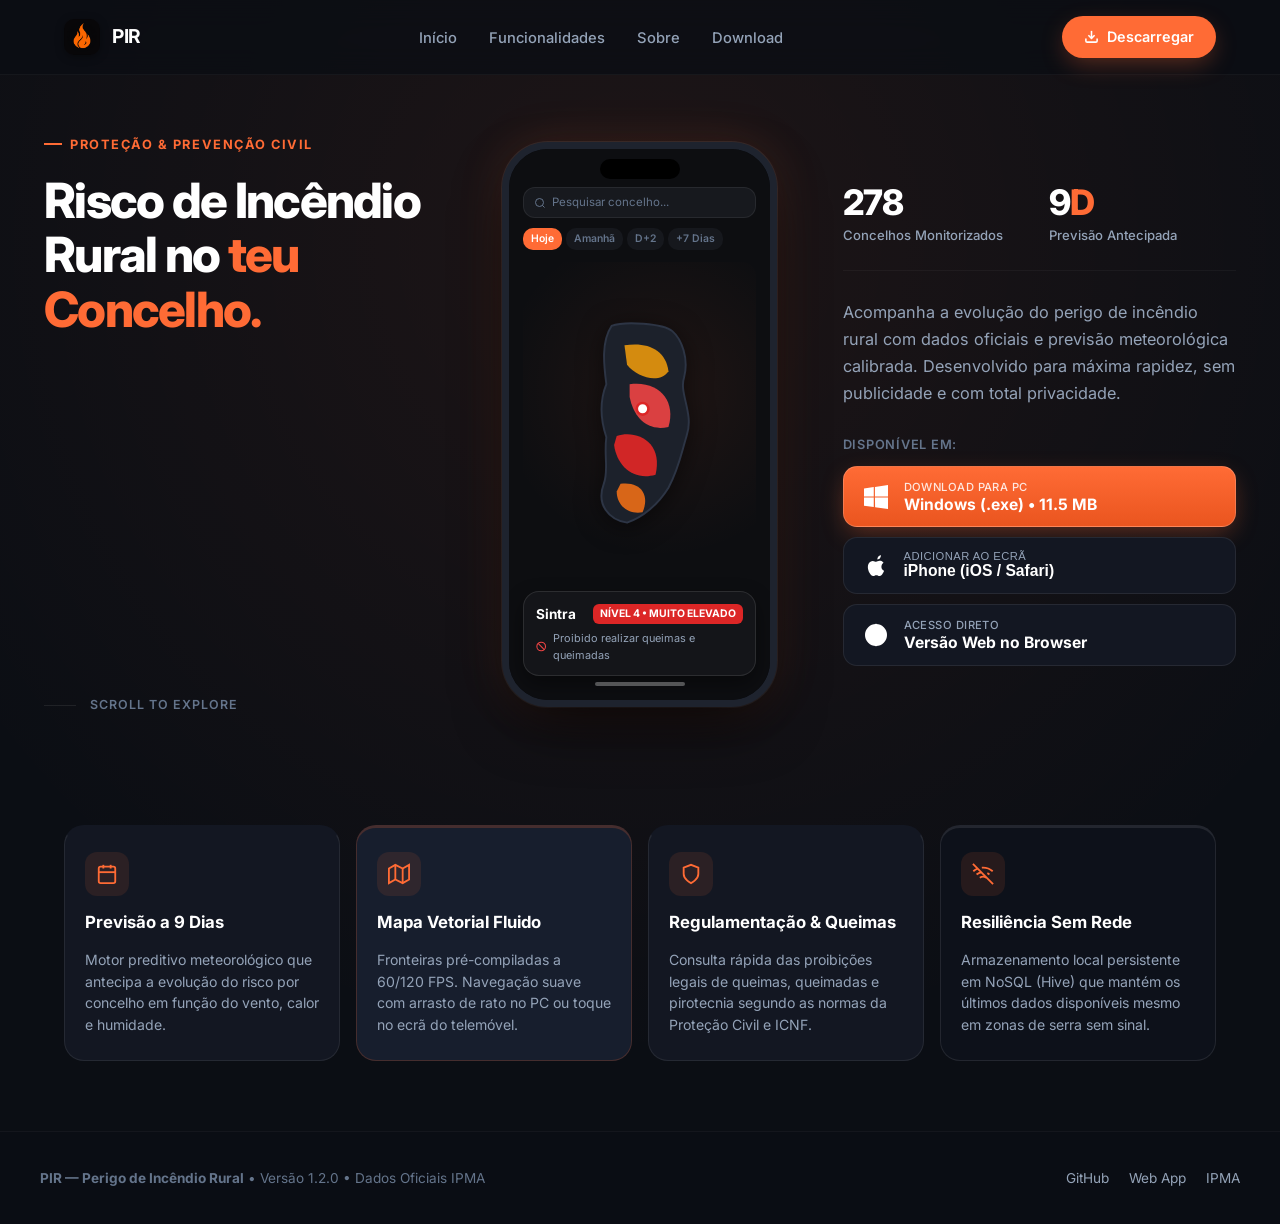
==== commit 4fbfc613: "feat(landing): recreate high-end 3-column hero layout with smartphone mockup, stats, and 4-card feat" ====
--- a/landing_page/index.html
+++ b/landing_page/index.html
@@ -3,152 +3,310 @@
 <head>
   <meta charset="UTF-8">
   <meta name="viewport" content="width=device-width, initial-scale=1.0">
-  <title>PIR — Perigo de Incêndio Rural</title>
-  <meta name="description" content="Aplicação comunitária para consulta rápida do risco de incêndio rural do IPMA em Portugal Continental. Disponível para Windows e iPhone.">
+  <title>PIR — Perigo de Incêndio Rural | Aplicação Oficial</title>
+  <meta name="description" content="Consulta rápida, precisa e oficial do perigo de incêndio rural do IPMA para o teu concelho. Disponível para Windows Desktop e iPhone.">
   <link rel="icon" type="image/png" href="assets/favicon.png">
-  
-  <!-- Open Graph / Redes Sociais -->
+
+  <!-- Open Graph -->
   <meta property="og:type" content="website">
   <meta property="og:title" content="PIR — Perigo de Incêndio Rural">
-  <meta property="og:description" content="Consulta rápida e oficial do risco de incêndio por concelho. Instala no Windows ou adiciona ao iPhone.">
+  <meta property="og:description" content="Consulta rápida e oficial do risco de incêndio por concelho. Instala no Windows ou iPhone.">
   <meta property="og:image" content="assets/icon.png">
-  <meta name="theme-color" content="#0C0D0F">
+  <meta name="theme-color" content="#0B0E14">
+
+  <!-- Google Fonts: Inter -->
+  <link rel="preconnect" href="https://fonts.googleapis.com">
+  <link rel="preconnect" href="https://fonts.gstatic.com" crossorigin>
+  <link href="https://fonts.googleapis.com/css2?family=Inter:wght@400;500;600;700;800&display=swap" rel="stylesheet">
 
   <link rel="stylesheet" href="styles.css">
 </head>
 <body>
 
-  <div class="container">
-    <!-- Header -->
-    <header>
-      <a href="#" class="brand">
-        <img src="assets/icon.png" alt="PIR Logo" class="brand-icon">
-        <span class="brand-name">PIR</span>
+  <!-- ==========================================
+       1. NAVBAR
+  =========================================== -->
+  <nav class="navbar">
+    <div class="nav-container">
+      <a href="#inicio" class="nav-logo">
+        <img src="assets/icon.png" alt="PIR Logo" class="nav-logo-icon">
+        <span class="nav-logo-title">PIR</span>
       </a>
-      <div class="header-links">
-        <a href="https://github.com/Vie1r4/PIR-app" target="_blank" rel="noopener">GitHub ↗</a>
-      </div>
-    </header>
-
-    <!-- Hero Section -->
-    <section class="hero">
-      <div class="hero-pill">
-        <span class="dot"></span>
-        <span>Versão 1.2.0 • Dados Oficiais IPMA</span>
-      </div>
-      <h1>Perigo de Incêndio Rural.</h1>
-      <p class="hero-intro">
-        Uma ferramenta comunitária, leve e sem ruído para acompanhar o risco de incêndio diário e a previsão meteorológica a 9 dias em todos os concelhos de Portugal Continental. Sem anúncios, sem criação de conta e 100% privada.
-      </p>
-    </section>
-
-    <!-- Download & Access Section -->
-    <section class="access-grid">
-      <!-- Windows Desktop -->
-      <div class="access-card">
-        <div class="card-top">
-          <div class="platform-tag">
-            <svg viewBox="0 0 24 24"><path d="M0 3.449L9.75 2.1v9.451H0m10.949-9.602L24 0v11.4H10.949M0 12.6h9.75v9.451L0 20.699M10.949 12.6H24V24l-12.9-1.801"/></svg>
-            <span>Windows Desktop</span>
-          </div>
-          <h2 class="card-title">Instalador Oficial (.exe)</h2>
-          <p class="card-desc">
-            Aplicação nativa otimizada para o teu computador, com renderização vetorial do mapa a 60/120 FPS e suporte a arrasto e zoom com o rato.
-          </p>
-        </div>
-        <a href="downloads/PIR_App_v1.2.0_Setup.exe" class="btn-download" download>
-          <span>Descarregar para Windows</span>
-          <span style="opacity: 0.6; font-size: 0.8rem; font-weight: 500;">(11.5 MB)</span>
-        </a>
-      </div>
-
-      <!-- iPhone / iOS -->
-      <div class="access-card">
-        <div class="card-top">
-          <div class="platform-tag">
-            <svg viewBox="0 0 24 24"><path d="M18.71 19.5c-.83 1.24-1.71 2.45-3.05 2.47-1.34.03-1.77-.79-3.29-.79-1.53 0-2 .77-3.27.82-1.31.05-2.3-1.32-3.14-2.53C4.25 17 2.94 12.45 4.7 9.39c.87-1.52 2.43-2.48 4.12-2.51 1.28-.02 2.5.87 3.29.87.78 0 2.26-1.07 3.81-.91.65.03 2.47.26 3.64 1.98-.09.06-2.17 1.28-2.15 3.81.03 3.02 2.65 4.03 2.68 4.04-.03.07-.42 1.44-1.38 2.83M15.97 4.2c.62-.75 1.04-1.8 0.92-2.85-.9.04-1.99.6-2.61 1.35-.55.63-.99 1.68-.86 2.7.99.08 2.02-.45 2.55-1.2"/></svg>
-            <span>iPhone (iOS)</span>
-          </div>
-          <h2 class="card-title">Aplicação no Safari</h2>
-          <p class="card-desc">
-            Instala-se diretamente no iPhone sem passar pela App Store. Fica com o ícone no ecrã e abre em ecrã inteiro nativo.
-          </p>
-        </div>
-
-        <!-- Integrated iOS Instructions -->
-        <div class="ios-guide">
-          <span class="ios-guide-title">Como pôr a dar no iPhone:</span>
-          <div class="step-row">
-            <span class="step-badge">1</span>
-            <span>Abre o link abaixo no <strong>Safari</strong>.</span>
-          </div>
-          <div class="step-row">
-            <span class="step-badge">2</span>
-            <span>Toca no botão <strong>Partilhar</strong> (quadrado com a seta 📤).</span>
-          </div>
-          <div class="step-row">
-            <span class="step-badge">3</span>
-            <span>Escolhe <strong>"Adicionar ao Ecrã Principal"</strong>.</span>
-          </div>
-        </div>
-
-        <a href="https://vie1r4.github.io/PIR-app/" target="_blank" rel="noopener" class="btn-open">
-          <span>Abrir Aplicação no Safari ↗</span>
-        </a>
-      </div>
-    </section>
-
-    <!-- Web Version Fallback -->
-    <p class="web-hint">
-      Também podes usar no computador diretamente no browser: <a href="https://vie1r4.github.io/PIR-app/" target="_blank" rel="noopener">Abrir Versão Web ↗</a>
-    </p>
-
-    <hr class="section-divider">
-
-    <!-- About Section -->
-    <section class="about-section">
-      <div class="section-label">Sobre o Projeto</div>
-      <h2>Concebida para ser útil, rápida e silenciosa.</h2>
-      <p class="about-text">
-        Em Portugal, a gestão do risco de incêndio rural exige decisões rápidas sobre queimas, trabalhos agrícolas, maquinaria e atividades na natureza. O <strong>PIR</strong> foi criado para eliminar o ruído: sintetiza os boletins complexos do IPMA numa interface imediata, onde podes ver o risco do teu concelho num segundo ou explorar o mapa interativo de todo o país.
-      </p>
-
-      <div class="principles-list">
-        <div class="principle-item">
-          <div class="principle-title">Privacidade por Desenho</div>
-          <div class="principle-desc">A deteção do teu concelho via GPS é feita 100% no teu aparelho. As tuas coordenadas nunca saem do dispositivo e não existe qualquer telemetria ou conta de utilizador.</div>
-        </div>
-
-        <div class="principle-item">
-          <div class="principle-title">Previsão Alargada a 9 Dias</div>
-          <div class="principle-desc">Inclui um motor preditivo calibrado que projeta antecipadamente a tendência meteorológica de perigo para os 278 concelhos do continente.</div>
-        </div>
-
-        <div class="principle-item">
-          <div class="principle-title">Resiliência Sem Rede</div>
-          <div class="principle-desc">Se estiveres numa serra ou aldeia sem sinal de telemóvel, a aplicação acede aos últimos dados guardados localmente para não ficares desinformado.</div>
-        </div>
-
-        <div class="principle-item">
-          <div class="principle-title">Software de Utilidade Pública</div>
-          <div class="principle-desc">Projeto independente e aberto, baseado nos dados públicos do IPMA ao abrigo da Lei n.º 68/2021 sobre dados abertos da administração pública.</div>
-        </div>
-      </div>
-    </section>
-
-    <!-- Footer -->
-    <footer>
-      <div class="footer-top">
-        <span>PIR-App v1.2.0</span>
-        <div class="footer-links">
-          <a href="https://github.com/Vie1r4/PIR-app" target="_blank" rel="noopener">Código no GitHub</a>
-          <a href="https://vie1r4.github.io/PIR-app/" target="_blank" rel="noopener">Versão Web Direta</a>
-          <a href="https://www.ipma.pt" target="_blank" rel="noopener">IPMA</a>
-        </div>
-      </div>
-      <p>Aviso: Esta ferramenta tem fins informativos e não substitui os avisos ou instruções operacionais da ANEPC (Proteção Civil) e dos Corpos de Bombeiros.</p>
-    </footer>
+
+      <ul class="nav-links">
+        <li><a href="#inicio">Início</a></li>
+        <li><a href="#funcionalidades">Funcionalidades</a></li>
+        <li><a href="#sobre">Sobre</a></li>
+        <li><a href="#download">Download</a></li>
+      </ul>
+
+      <a href="#download" class="nav-cta">
+        <svg width="15" height="15" viewBox="0 0 24 24" fill="none" stroke="currentColor" stroke-width="2.5"><path d="M21 15v4a2 2 0 0 1-2 2H5a2 2 0 0 1-2-2v-4"/><polyline points="7 10 12 15 17 10"/><line x1="12" y1="15" x2="12" y2="3"/></svg>
+        <span>Descarregar</span>
+      </a>
+    </div>
+  </nav>
+
+  <!-- ==========================================
+       2. SECÇÃO HERO (3 COLUNAS)
+  =========================================== -->
+  <main id="inicio" class="hero-section">
+    <div class="hero-grid">
+      
+      <!-- Coluna da Esquerda -->
+      <div class="hero-col-left">
+        <div>
+          <div class="hero-tagline">Proteção & Prevenção Civil</div>
+          <h1 class="hero-title">Risco de Incêndio Rural no <span class="accent">teu Concelho.</span></h1>
+        </div>
+
+        <div class="hero-scroll-indicator">
+          <span class="scroll-line"></span>
+          <span>Scroll to explore</span>
+        </div>
+      </div>
+
+      <!-- Coluna Central: Mockup do Smartphone na Vertical -->
+      <div class="hero-col-center">
+        <div class="phone-mockup">
+          <div class="phone-island"></div>
+          
+          <div class="phone-screen">
+            <!-- Header simulado da app -->
+            <div class="phone-header-bar">
+              <div class="phone-search-bar">
+                <svg width="12" height="12" viewBox="0 0 24 24" fill="none" stroke="currentColor" stroke-width="2"><circle cx="11" cy="11" r="8"/><line x1="21" y1="21" x2="16.65" y2="16.65"/></svg>
+                <span>Pesquisar concelho...</span>
+              </div>
+            </div>
+
+            <!-- Dias disponíveis -->
+            <div class="phone-day-tabs">
+              <span class="phone-day-pill active">Hoje</span>
+              <span class="phone-day-pill">Amanhã</span>
+              <span class="phone-day-pill">D+2</span>
+              <span class="phone-day-pill">+7 Dias</span>
+            </div>
+
+            <!-- Mapa vetorial de Portugal estilizado -->
+            <div class="phone-map-view">
+              <svg class="map-svg-shape" viewBox="0 0 100 170" fill="none" xmlns="http://www.w3.org/2000/svg">
+                <!-- Silhueta estilizada de Portugal Continental -->
+                <path d="M28 10 C38 6, 68 8, 75 14 C82 20, 88 35, 84 50 C80 62, 92 78, 86 95 C82 108, 80 120, 72 135 C64 148, 52 158, 40 162 C26 160, 16 148, 22 132 C26 122, 22 110, 24 96 C20 84, 18 70, 24 55 C22 40, 20 22, 28 10 Z" fill="#1C212B" stroke="#2D3545" stroke-width="1.5"/>
+                <!-- Áreas de calor / risco colorido -->
+                <path d="M38 25 C55 22, 70 28, 72 45 C65 55, 48 50, 40 40 Z" fill="#F59E0B" opacity="0.85"/>
+                <path d="M42 55 C65 52, 78 68, 72 88 C55 92, 45 80, 42 65 Z" fill="#EF4444" opacity="0.9"/>
+                <path d="M32 95 C48 90, 68 100, 62 125 C45 130, 32 118, 30 102 Z" fill="#DC2626" opacity="0.95"/>
+                <path d="M35 132 C50 130, 58 140, 52 154 C40 156, 32 148, 32 138 Z" fill="#F97316" opacity="0.85"/>
+                <!-- Pin de localização -->
+                <circle cx="52" cy="74" r="4.5" fill="#FFFFFF" stroke="#DC2626" stroke-width="2"/>
+              </svg>
+            </div>
+
+            <!-- Cartão de Risco do Concelho Selecionado -->
+            <div class="phone-risk-card">
+              <div class="risk-card-top">
+                <span class="risk-concelho-name">Sintra</span>
+                <span class="risk-level-badge">Nível 4 • Muito Elevado</span>
+              </div>
+              <div class="risk-card-meta">
+                <svg width="11" height="11" viewBox="0 0 24 24" fill="none" stroke="#EF4444" stroke-width="2.5"><circle cx="12" cy="12" r="10"/><line x1="4.93" y1="4.93" x2="19.07" y2="19.07"/></svg>
+                <span>Proibido realizar queimas e queimadas</span>
+              </div>
+            </div>
+
+            <div class="phone-home-indicator"></div>
+          </div>
+        </div>
+      </div>
+
+      <!-- Coluna da Direita: Estatísticas, Valor & Download Badges -->
+      <div class="hero-col-right">
+        <!-- Estatísticas / Prova de Dados -->
+        <div class="hero-stats-row">
+          <div class="stat-box">
+            <span class="stat-number">278</span>
+            <span class="stat-label">Concelhos Monitorizados</span>
+          </div>
+          <div class="stat-box">
+            <span class="stat-number">9<span class="plus">D</span></span>
+            <span class="stat-label">Previsão Antecipada</span>
+          </div>
+        </div>
+
+        <!-- Parágrafo de Valor -->
+        <p class="hero-description">
+          Acompanha a evolução do perigo de incêndio rural com dados oficiais e previsão meteorológica calibrada. Desenvolvido para máxima rapidez, sem publicidade e com total privacidade.
+        </p>
+
+        <!-- Bloco Disponível em -->
+        <div id="download" class="badges-section">
+          <span class="badges-caption">Disponível em:</span>
+          
+          <div class="badges-group">
+            <!-- Botão Windows (Destaque Principal) -->
+            <a href="downloads/PIR_App_v1.2.0_Setup.exe" class="badge-btn primary-btn" download>
+              <div class="badge-icon-box">
+                <svg viewBox="0 0 24 24"><path d="M0 3.449L9.75 2.1v9.451H0m10.949-9.602L24 0v11.4H10.949M0 12.6h9.75v9.451L0 20.699M10.949 12.6H24V24l-12.9-1.801"/></svg>
+              </div>
+              <div class="badge-text-box">
+                <span class="badge-top-line">Download para PC</span>
+                <span class="badge-main-line">Windows (.exe) • 11.5 MB</span>
+              </div>
+            </a>
+
+            <!-- Botão iPhone (iOS) -->
+            <button class="badge-btn" onclick="openIosModal()">
+              <div class="badge-icon-box">
+                <svg viewBox="0 0 24 24"><path d="M18.71 19.5c-.83 1.24-1.71 2.45-3.05 2.47-1.34.03-1.77-.79-3.29-.79-1.53 0-2 .77-3.27.82-1.31.05-2.3-1.32-3.14-2.53C4.25 17 2.94 12.45 4.7 9.39c.87-1.52 2.43-2.48 4.12-2.51 1.28-.02 2.5.87 3.29.87.78 0 2.26-1.07 3.81-.91.65.03 2.47.26 3.64 1.98-.09.06-2.17 1.28-2.15 3.81.03 3.02 2.65 4.03 2.68 4.04-.03.07-.42 1.44-1.38 2.83M15.97 4.2c.62-.75 1.04-1.8 0.92-2.85-.9.04-1.99.6-2.61 1.35-.55.63-.99 1.68-.86 2.7.99.08 2.02-.45 2.55-1.2"/></svg>
+              </div>
+              <div class="badge-text-box">
+                <span class="badge-top-line">Adicionar ao ecrã</span>
+                <span class="badge-main-line">iPhone (iOS / Safari)</span>
+              </div>
+            </button>
+
+            <!-- Botão Web -->
+            <a href="https://vie1r4.github.io/PIR-app/" target="_blank" rel="noopener" class="badge-btn">
+              <div class="badge-icon-box">
+                <svg viewBox="0 0 24 24" fill="none" stroke="currentColor" stroke-width="2"><circle cx="12" cy="12" r="10"/><path d="M2 12h20M12 2a15.3 15.3 0 0 1 4 10 15.3 15.3 0 0 1-4 10 15.3 15.3 0 0 1-4-10 15.3 15.3 0 0 1 4-10z"/></svg>
+              </div>
+              <div class="badge-text-box">
+                <span class="badge-top-line">Acesso direto</span>
+                <span class="badge-main-line">Versão Web no Browser</span>
+              </div>
+            </a>
+          </div>
+        </div>
+
+      </div>
+    </div>
+  </main>
+
+  <!-- ==========================================
+       3. GRELHA DE FUNCIONALIDADES (4 CARTÕES)
+  =========================================== -->
+  <section id="funcionalidades" class="features-section">
+    <div class="features-grid">
+      <!-- Card 1 -->
+      <div class="feature-card">
+        <div class="feature-icon-wrapper">
+          <svg width="22" height="22" viewBox="0 0 24 24" fill="none" stroke="currentColor" stroke-width="2"><rect x="3" y="4" width="18" height="18" rx="2" ry="2"/><line x1="16" y1="2" x2="16" y2="6"/><line x1="8" y1="2" x2="8" y2="6"/><line x1="3" y1="10" x2="21" y2="10"/></svg>
+        </div>
+        <h3 class="feature-card-title">Previsão a 9 Dias</h3>
+        <p class="feature-card-desc">Motor preditivo meteorológico que antecipa a evolução do risco por concelho em função do vento, calor e humidade.</p>
+      </div>
+
+      <!-- Card 2: Destaque sutil -->
+      <div class="feature-card highlight">
+        <div class="feature-icon-wrapper">
+          <svg width="22" height="22" viewBox="0 0 24 24" fill="none" stroke="currentColor" stroke-width="2"><polygon points="1 6 1 22 8 18 16 22 23 18 23 2 16 6 8 2 1 6"/><line x1="8" y1="2" x2="8" y2="18"/><line x1="16" y1="6" x2="16" y2="22"/></svg>
+        </div>
+        <h3 class="feature-card-title">Mapa Vetorial Fluido</h3>
+        <p class="feature-card-desc">Fronteiras pré-compiladas a 60/120 FPS. Navegação suave com arrasto de rato no PC ou toque no ecrã do telemóvel.</p>
+      </div>
+
+      <!-- Card 3 -->
+      <div class="feature-card">
+        <div class="feature-icon-wrapper">
+          <svg width="22" height="22" viewBox="0 0 24 24" fill="none" stroke="currentColor" stroke-width="2"><path d="M12 22s8-4 8-10V5l-8-3-8 3v7c0 6 8 10 8 10z"/></svg>
+        </div>
+        <h3 class="feature-card-title">Regulamentação & Queimas</h3>
+        <p class="feature-card-desc">Consulta rápida das proibições legais de queimas, queimadas e pirotecnia segundo as normas da Proteção Civil e ICNF.</p>
+      </div>
+
+      <!-- Card 4: Fundo contrastante -->
+      <div class="feature-card dark-contrast">
+        <div class="feature-icon-wrapper">
+          <svg width="22" height="22" viewBox="0 0 24 24" fill="none" stroke="currentColor" stroke-width="2"><path d="M1 1l22 22"/><path d="M16.72 11.06A10.94 10.94 0 0 1 19 12.55"/><path d="M5 12.55a10.94 10.94 0 0 1 5.17-2.39"/><path d="M10.71 5.05A16 16 0 0 1 22.58 9"/><path d="M1.42 9a15.91 15.91 0 0 1 4.7-2.88"/><path d="M8.53 16.11a6 6 0 0 1 6.95 0"/><line x1="12" y1="20" x2="12.01" y2="20"/></svg>
+        </div>
+        <h3 class="feature-card-title">Resiliência Sem Rede</h3>
+        <p class="feature-card-desc">Armazenamento local persistente em NoSQL (Hive) que mantém os últimos dados disponíveis mesmo em zonas de serra sem sinal.</p>
+      </div>
+    </div>
+  </section>
+
+  <!-- ==========================================
+       MODAL GUIA IOS
+  =========================================== -->
+  <div id="ios-modal" class="ios-modal-overlay">
+    <div class="ios-modal-box">
+      <button class="ios-modal-close" onclick="closeIosModal()" aria-label="Fechar">✕</button>
+      <h3 class="ios-modal-title">Instalar no iPhone</h3>
+      <p class="ios-modal-sub">Como adicionar a aplicação ao ecrã inicial do iOS:</p>
+
+      <div class="ios-modal-steps">
+        <div class="ios-step">
+          <span class="ios-step-num">1</span>
+          <div class="ios-step-text">
+            <strong>Abrir no Safari</strong>
+            <p>Toca no botão abaixo para abrir a aplicação web oficial no Safari.</p>
+          </div>
+        </div>
+
+        <div class="ios-step">
+          <span class="ios-step-num">2</span>
+          <div class="ios-step-text">
+            <strong>Tocar em Partilhar</strong>
+            <p>Na barra inferior do Safari, toca no ícone de Partilhar (quadrado com seta 📤).</p>
+          </div>
+        </div>
+
+        <div class="ios-step">
+          <span class="ios-step-num">3</span>
+          <div class="ios-step-text">
+            <strong>Adicionar ao Ecrã Principal</strong>
+            <p>Escolhe "Adicionar ao Ecrã Principal". A app ficará com o ícone oficial preto e a chama laranja.</p>
+          </div>
+        </div>
+      </div>
+
+      <a href="https://vie1r4.github.io/PIR-app/" target="_blank" rel="noopener" class="ios-modal-btn">
+        <span>Abrir Aplicação no Safari ↗</span>
+      </a>
+    </div>
   </div>
 
+  <!-- ==========================================
+       FOOTER
+  =========================================== -->
+  <footer id="sobre">
+    <div class="footer-container">
+      <div>
+        <strong>PIR — Perigo de Incêndio Rural</strong> • Versão 1.2.0 • Dados Oficiais IPMA
+      </div>
+      <div class="footer-links">
+        <a href="https://github.com/Vie1r4/PIR-app" target="_blank" rel="noopener">GitHub</a>
+        <a href="https://vie1r4.github.io/PIR-app/" target="_blank" rel="noopener">Web App</a>
+        <a href="https://www.ipma.pt" target="_blank" rel="noopener">IPMA</a>
+      </div>
+    </div>
+  </footer>
+
+  <script>
+    function openIosModal() {
+      const m = document.getElementById('ios-modal');
+      if (m) {
+        m.classList.add('active');
+        document.body.style.overflow = 'hidden';
+      }
+    }
+
+    function closeIosModal() {
+      const m = document.getElementById('ios-modal');
+      if (m) {
+        m.classList.remove('active');
+        document.body.style.overflow = '';
+      }
+    }
+
+    document.getElementById('ios-modal').addEventListener('click', (e) => {
+      if (e.target.id === 'ios-modal') closeIosModal();
+    });
+
+    document.addEventListener('keydown', (e) => {
+      if (e.key === 'Escape') closeIosModal();
+    });
+  </script>
 </body>
 </html>
--- a/landing_page/styles.css
+++ b/landing_page/styles.css
@@ -1,16 +1,25 @@
 :root {
-  --bg: #0C0D0F;
-  --surface: #141518;
-  --surface-subtle: #191B1F;
+  --bg-main: #0B0E14;
+  --bg-gradient: radial-gradient(circle at 50% 20%, rgba(255, 107, 53, 0.08) 0%, rgba(11, 14, 20, 0) 70%);
+  --surface-card: #131722;
+  --surface-card-hover: #181D2B;
+  --surface-card-featured: #171E2D;
   --border: rgba(255, 255, 255, 0.08);
   --border-subtle: rgba(255, 255, 255, 0.04);
-  --text-main: #ECECEE;
-  --text-muted: #878A92;
-  --text-dim: #5D6068;
+  --border-accent: rgba(255, 107, 53, 0.35);
   --accent: #FF6B35;
-  --accent-muted: rgba(255, 107, 53, 0.12);
-  --font: -apple-system, BlinkMacSystemFont, "SF Pro Text", "Segoe UI", Roboto, sans-serif;
-  --radius: 12px;
+  --accent-hover: #FF7E4D;
+  --accent-glow: rgba(255, 107, 53, 0.25);
+  --text-main: #FFFFFF;
+  --text-secondary: #94A3B8;
+  --text-muted: #64748B;
+  --font: "Inter", -apple-system, BlinkMacSystemFont, "Segoe UI", Roboto, sans-serif;
+  --radius-lg: 20px;
+  --radius-md: 14px;
+  --radius-sm: 8px;
+  --radius-pill: 9999px;
+  --shadow-subtle: 0 10px 25px -5px rgba(0, 0, 0, 0.5);
+  --shadow-accent: 0 8px 24px -4px rgba(255, 107, 53, 0.35);
 }
 
 * {
@@ -19,31 +28,44 @@
   box-sizing: border-box;
 }
 
+html {
+  scroll-behavior: smooth;
+}
+
 body {
   font-family: var(--font);
-  background-color: var(--bg);
+  background-color: var(--bg-main);
+  background-image: var(--bg-gradient);
+  background-repeat: no-repeat;
   color: var(--text-main);
-  line-height: 1.6;
+  line-height: 1.5;
   -webkit-font-smoothing: antialiased;
-  padding: 0 20px;
-}
-
-.container {
-  max-width: 760px;
+  overflow-x: hidden;
+}
+
+/* =====================================================================
+   NAVBAR
+===================================================================== */
+.navbar {
+  position: sticky;
+  top: 0;
+  z-index: 100;
+  background: rgba(11, 14, 20, 0.82);
+  backdrop-filter: blur(14px);
+  border-bottom: 1px solid var(--border-subtle);
+  width: 100%;
+}
+
+.nav-container {
+  max-width: 1200px;
   margin: 0 auto;
-}
-
-/* Header */
-header {
-  padding: 36px 0 20px;
-  display: flex;
+  padding: 16px 24px;
+  display: flex;
+  align-items: center;
   justify-content: space-between;
-  align-items: center;
-  border-bottom: 1px solid var(--border-subtle);
-  margin-bottom: 48px;
-}
-
-.brand {
+}
+
+.nav-logo {
   display: flex;
   align-items: center;
   gap: 12px;
@@ -51,216 +73,637 @@
   color: inherit;
 }
 
-.brand-icon {
+.nav-logo-icon {
+  width: 36px;
+  height: 36px;
+  border-radius: 10px;
+  box-shadow: 0 2px 8px rgba(0, 0, 0, 0.4);
+}
+
+.nav-logo-title {
+  font-size: 1.2rem;
+  font-weight: 700;
+  letter-spacing: -0.02em;
+}
+
+.nav-links {
+  display: flex;
+  align-items: center;
+  gap: 32px;
+  list-style: none;
+}
+
+.nav-links a {
+  color: var(--text-secondary);
+  text-decoration: none;
+  font-size: 0.92rem;
+  font-weight: 500;
+  transition: color 0.15s ease;
+}
+
+.nav-links a:hover {
+  color: var(--text-main);
+}
+
+.nav-cta {
+  display: inline-flex;
+  align-items: center;
+  gap: 8px;
+  background: var(--accent);
+  color: #FFFFFF;
+  font-size: 0.9rem;
+  font-weight: 600;
+  padding: 10px 22px;
+  border-radius: var(--radius-pill);
+  text-decoration: none;
+  box-shadow: var(--shadow-accent);
+  transition: all 0.2s ease;
+}
+
+.nav-cta:hover {
+  background: var(--accent-hover);
+  transform: translateY(-1px);
+}
+
+@media (max-width: 768px) {
+  .nav-links {
+    display: none;
+  }
+}
+
+/* =====================================================================
+   HERO - ESTRUTURA EM 3 COLUNAS
+===================================================================== */
+.hero-section {
+  max-width: 1240px;
+  margin: 0 auto;
+  padding: 60px 24px 70px;
+}
+
+.hero-grid {
+  display: grid;
+  grid-template-columns: 1.15fr 0.95fr 1.15fr;
+  align-items: center;
+  gap: 40px;
+  min-height: 580px;
+}
+
+/* Coluna 1: Esquerda */
+.hero-col-left {
+  display: flex;
+  flex-direction: column;
+  justify-content: space-between;
+  height: 100%;
+}
+
+.hero-tagline {
+  font-size: 0.8rem;
+  font-weight: 700;
+  text-transform: uppercase;
+  letter-spacing: 0.12em;
+  color: var(--accent);
+  display: flex;
+  align-items: center;
+  gap: 8px;
+  margin-bottom: 20px;
+}
+
+.hero-tagline::before {
+  content: "";
+  display: inline-block;
+  width: 18px;
+  height: 2px;
+  background: var(--accent);
+}
+
+.hero-title {
+  font-size: clamp(2.3rem, 3.8vw, 3.6rem);
+  font-weight: 800;
+  line-height: 1.12;
+  letter-spacing: -0.035em;
+  margin-bottom: 24px;
+}
+
+.hero-title span.accent {
+  color: var(--accent);
+}
+
+.hero-scroll-indicator {
+  display: flex;
+  align-items: center;
+  gap: 14px;
+  color: var(--text-muted);
+  font-size: 0.78rem;
+  font-weight: 600;
+  letter-spacing: 0.08em;
+  text-transform: uppercase;
+  margin-top: 40px;
+}
+
+.scroll-line {
   width: 32px;
-  height: 32px;
-  border-radius: 8px;
-  display: block;
-}
-
-.brand-name {
-  font-size: 1rem;
+  height: 1px;
+  background: var(--border);
+}
+
+/* Coluna 2: Central (Smartphone Mockup Realista) */
+.hero-col-center {
+  display: flex;
+  justify-content: center;
+  align-items: center;
+  position: relative;
+}
+
+.phone-mockup {
+  width: 275px;
+  height: 565px;
+  background: #090B0F;
+  border-radius: 46px;
+  border: 7px solid #1E232E;
+  box-shadow: 0 25px 60px -15px rgba(0, 0, 0, 0.85),
+              0 0 0 1px rgba(255, 255, 255, 0.08),
+              0 0 45px rgba(255, 107, 53, 0.15);
+  position: relative;
+  overflow: hidden;
+  display: flex;
+  flex-direction: column;
+}
+
+/* Dynamic Island */
+.phone-island {
+  position: absolute;
+  top: 10px;
+  left: 50%;
+  transform: translateX(-50%);
+  width: 80px;
+  height: 20px;
+  background: #000000;
+  border-radius: 14px;
+  z-index: 20;
+}
+
+/* Screen Content */
+.phone-screen {
+  flex: 1;
+  background: #0D0E11;
+  display: flex;
+  flex-direction: column;
+  position: relative;
+  overflow: hidden;
+  padding: 38px 14px 14px;
+}
+
+.phone-header-bar {
+  display: flex;
+  justify-content: space-between;
+  align-items: center;
+  margin-bottom: 10px;
+}
+
+.phone-search-bar {
+  flex: 1;
+  background: #17191E;
+  border: 1px solid rgba(255, 255, 255, 0.07);
+  border-radius: 12px;
+  padding: 6px 10px;
+  display: flex;
+  align-items: center;
+  gap: 6px;
+  font-size: 0.72rem;
+  color: var(--text-muted);
+}
+
+.phone-day-tabs {
+  display: flex;
+  gap: 4px;
+  margin-bottom: 12px;
+}
+
+.phone-day-pill {
+  font-size: 0.65rem;
   font-weight: 600;
-  letter-spacing: -0.01em;
-}
-
-.header-links a {
+  padding: 3px 8px;
+  border-radius: 10px;
+  background: #16181D;
   color: var(--text-muted);
-  text-decoration: none;
-  font-size: 0.88rem;
-  transition: color 0.15s ease;
-}
-
-.header-links a:hover {
-  color: var(--text-main);
-}
-
-/* Hero Section */
-.hero {
-  margin-bottom: 56px;
-}
-
-.hero-pill {
-  display: inline-flex;
-  align-items: center;
-  gap: 8px;
-  font-size: 0.78rem;
-  color: var(--text-muted);
-  background: var(--surface);
-  border: 1px solid var(--border);
-  padding: 4px 10px;
-  border-radius: 20px;
-  margin-bottom: 24px;
-}
-
-.hero-pill .dot {
-  width: 6px;
-  height: 6px;
+}
+
+.phone-day-pill.active {
   background: var(--accent);
-  border-radius: 50%;
-}
-
-h1 {
-  font-size: clamp(2rem, 4.5vw, 2.8rem);
-  font-weight: 600;
-  letter-spacing: -0.03em;
-  line-height: 1.18;
-  margin-bottom: 18px;
   color: #FFFFFF;
 }
 
-.hero-intro {
-  font-size: 1.08rem;
-  color: var(--text-muted);
-  line-height: 1.6;
-  max-width: 660px;
-}
-
-/* Action Cards (Windows & iOS side by side) */
-.access-grid {
+/* Styled Vector Map Illusion */
+.phone-map-view {
+  flex: 1;
+  position: relative;
+  background: radial-gradient(circle at 60% 40%, rgba(255, 107, 53, 0.08), transparent 70%);
+  border-radius: 14px;
+  overflow: hidden;
+  display: flex;
+  align-items: center;
+  justify-content: center;
+}
+
+.map-svg-shape {
+  width: 130px;
+  height: 220px;
+  filter: drop-shadow(0 4px 12px rgba(0,0,0,0.5));
+}
+
+.phone-risk-card {
+  background: rgba(22, 23, 27, 0.95);
+  border: 1px solid rgba(255, 255, 255, 0.1);
+  border-radius: 16px;
+  padding: 12px;
+  display: flex;
+  flex-direction: column;
+  gap: 6px;
+  margin-top: 8px;
+  box-shadow: 0 8px 20px rgba(0,0,0,0.4);
+}
+
+.risk-card-top {
+  display: flex;
+  justify-content: space-between;
+  align-items: center;
+}
+
+.risk-concelho-name {
+  font-size: 0.85rem;
+  font-weight: 700;
+  color: #FFFFFF;
+}
+
+.risk-level-badge {
+  background: #DC2626;
+  color: #FFFFFF;
+  font-size: 0.65rem;
+  font-weight: 700;
+  padding: 2px 7px;
+  border-radius: 6px;
+  text-transform: uppercase;
+}
+
+.risk-card-meta {
+  font-size: 0.68rem;
+  color: var(--text-secondary);
+  display: flex;
+  align-items: center;
+  gap: 6px;
+}
+
+.phone-home-indicator {
+  width: 90px;
+  height: 4px;
+  background: rgba(255, 255, 255, 0.3);
+  border-radius: 2px;
+  margin: 6px auto 0;
+}
+
+/* Coluna 3: Direita */
+.hero-col-right {
+  display: flex;
+  flex-direction: column;
+  gap: 28px;
+}
+
+.hero-stats-row {
   display: grid;
   grid-template-columns: 1fr 1fr;
-  gap: 16px;
-  margin-bottom: 64px;
-}
-
-@media (max-width: 620px) {
-  .access-grid {
-    grid-template-columns: 1fr;
-  }
-}
-
-.access-card {
-  background: var(--surface);
-  border: 1px solid var(--border);
-  border-radius: var(--radius);
-  padding: 24px;
-  display: flex;
-  flex-direction: column;
-  justify-content: space-between;
   gap: 20px;
-}
-
-.card-top {
-  display: flex;
-  flex-direction: column;
-  gap: 8px;
-}
-
-.platform-tag {
-  display: flex;
-  align-items: center;
-  gap: 8px;
+  padding-bottom: 24px;
+  border-bottom: 1px solid var(--border-subtle);
+}
+
+.stat-box {
+  display: flex;
+  flex-direction: column;
+}
+
+.stat-number {
+  font-size: 2.2rem;
+  font-weight: 800;
+  letter-spacing: -0.03em;
+  color: #FFFFFF;
+  line-height: 1.1;
+}
+
+.stat-number span.plus {
+  color: var(--accent);
+}
+
+.stat-label {
+  font-size: 0.82rem;
+  color: var(--text-secondary);
+  font-weight: 500;
+  margin-top: 4px;
+}
+
+.hero-description {
+  font-size: 1.02rem;
+  color: var(--text-secondary);
+  line-height: 1.65;
+}
+
+/* Bloco Disponível em */
+.badges-section {
+  display: flex;
+  flex-direction: column;
+  gap: 12px;
+}
+
+.badges-caption {
   font-size: 0.8rem;
   font-weight: 600;
+  text-transform: uppercase;
+  letter-spacing: 0.06em;
   color: var(--text-muted);
+}
+
+.badges-group {
+  display: flex;
+  flex-direction: column;
+  gap: 10px;
+}
+
+.badge-btn {
+  display: flex;
+  align-items: center;
+  gap: 14px;
+  background: var(--surface-card);
+  border: 1px solid var(--border);
+  color: #FFFFFF;
+  text-decoration: none;
+  padding: 12px 18px;
+  border-radius: var(--radius-md);
+  transition: all 0.2s cubic-bezier(0.2, 0.8, 0.2, 1);
+  cursor: pointer;
+}
+
+.badge-btn:hover {
+  background: var(--surface-card-hover);
+  border-color: var(--border-accent);
+  transform: translateX(3px);
+}
+
+.badge-btn.primary-btn {
+  background: linear-gradient(180deg, var(--accent) 0%, #EA551F 100%);
+  border-color: rgba(255, 255, 255, 0.18);
+  box-shadow: var(--shadow-accent);
+}
+
+.badge-btn.primary-btn:hover {
+  background: linear-gradient(180deg, var(--accent-hover) 0%, #FF6B35 100%);
+  transform: translateX(3px);
+}
+
+.badge-icon-box {
+  width: 28px;
+  height: 28px;
+  display: flex;
+  align-items: center;
+  justify-content: center;
+  flex-shrink: 0;
+}
+
+.badge-icon-box svg {
+  width: 24px;
+  height: 24px;
+  fill: currentColor;
+}
+
+.badge-text-box {
+  display: flex;
+  flex-direction: column;
+  text-align: left;
+}
+
+.badge-top-line {
+  font-size: 0.7rem;
+  color: var(--text-secondary);
   text-transform: uppercase;
   letter-spacing: 0.04em;
-}
-
-.platform-tag svg {
-  width: 16px;
-  height: 16px;
-  fill: currentColor;
-}
-
-.card-title {
-  font-size: 1.25rem;
-  font-weight: 600;
+  font-weight: 500;
+}
+
+.badge-btn.primary-btn .badge-top-line {
+  color: rgba(255, 255, 255, 0.85);
+}
+
+.badge-main-line {
+  font-size: 0.98rem;
+  font-weight: 700;
+  line-height: 1.2;
+}
+
+/* Responsividade do Hero em 3 Colunas */
+@media (max-width: 1040px) {
+  .hero-grid {
+    grid-template-columns: 1fr 1fr;
+    gap: 36px;
+  }
+  .hero-col-left {
+    grid-column: span 2;
+    text-align: center;
+    align-items: center;
+  }
+  .hero-tagline::before {
+    display: none;
+  }
+  .hero-scroll-indicator {
+    display: none;
+  }
+  .hero-col-center {
+    grid-column: span 1;
+  }
+  .hero-col-right {
+    grid-column: span 1;
+  }
+}
+
+@media (max-width: 680px) {
+  .hero-grid {
+    grid-template-columns: 1fr;
+    gap: 40px;
+  }
+  .hero-col-left, .hero-col-center, .hero-col-right {
+    grid-column: span 1;
+  }
+}
+
+/* =====================================================================
+   GRELHA DE FUNCIONALIDADES (4 CARTÕES NA BASE)
+===================================================================== */
+.features-section {
+  max-width: 1200px;
+  margin: 40px auto 70px;
+  padding: 0 24px;
+}
+
+.features-grid {
+  display: grid;
+  grid-template-columns: repeat(4, 1fr);
+  gap: 16px;
+}
+
+.feature-card {
+  background: var(--surface-card);
+  border: 1px solid var(--border);
+  border-top: 3px solid transparent;
+  border-radius: var(--radius-lg);
+  padding: 24px 20px;
+  display: flex;
+  flex-direction: column;
+  gap: 14px;
+  transition: all 0.25s ease;
+}
+
+.feature-card:hover {
+  transform: translateY(-4px);
+  background: var(--surface-card-hover);
+  border-top-color: var(--accent);
+}
+
+/* Card 2: Destaque sutil */
+.feature-card.highlight {
+  background: var(--surface-card-featured);
+  border-color: rgba(255, 107, 53, 0.2);
+}
+
+/* Card 4: Fundo contrastante acompanhando a cor base */
+.feature-card.dark-contrast {
+  background: #0D111A;
+  border-color: rgba(255, 255, 255, 0.09);
+}
+
+.feature-icon-wrapper {
+  width: 44px;
+  height: 44px;
+  border-radius: 12px;
+  background: rgba(255, 107, 53, 0.1);
+  color: var(--accent);
+  display: flex;
+  align-items: center;
+  justify-content: center;
+}
+
+.feature-card-title {
+  font-size: 1.05rem;
+  font-weight: 700;
   color: #FFFFFF;
-  letter-spacing: -0.01em;
-}
-
-.card-desc {
-  font-size: 0.9rem;
-  color: var(--text-muted);
-  line-height: 1.5;
-}
-
-.btn-download {
-  display: inline-flex;
+}
+
+.feature-card-desc {
+  font-size: 0.88rem;
+  color: var(--text-secondary);
+  line-height: 1.55;
+}
+
+@media (max-width: 960px) {
+  .features-grid {
+    grid-template-columns: repeat(2, 1fr);
+  }
+}
+
+@media (max-width: 540px) {
+  .features-grid {
+    grid-template-columns: 1fr;
+  }
+}
+
+/* =====================================================================
+   MODAL GUIA IOS (ELEGANTE & DISCRETO)
+===================================================================== */
+.ios-modal-overlay {
+  position: fixed;
+  inset: 0;
+  background: rgba(0, 0, 0, 0.78);
+  backdrop-filter: blur(8px);
+  display: none;
   align-items: center;
   justify-content: center;
-  gap: 10px;
-  background: #FFFFFF;
-  color: #000000;
-  padding: 12px 18px;
-  border-radius: 8px;
-  font-size: 0.92rem;
-  font-weight: 600;
-  text-decoration: none;
-  transition: opacity 0.15s ease, transform 0.15s ease;
+  z-index: 999;
+  padding: 20px;
+  opacity: 0;
+  transition: opacity 0.25s ease;
+}
+
+.ios-modal-overlay.active {
+  display: flex;
+  opacity: 1;
+}
+
+.ios-modal-box {
+  background: #141720;
+  border: 1px solid var(--border);
+  border-radius: var(--radius-lg);
+  max-width: 440px;
+  width: 100%;
+  padding: 28px 24px;
+  position: relative;
+  box-shadow: 0 24px 60px rgba(0, 0, 0, 0.9);
+}
+
+.ios-modal-close {
+  position: absolute;
+  top: 18px;
+  right: 18px;
+  background: rgba(255, 255, 255, 0.08);
   border: none;
+  color: var(--text-secondary);
+  width: 30px;
+  height: 30px;
+  border-radius: 50%;
+  display: flex;
+  align-items: center;
+  justify-content: center;
   cursor: pointer;
-  width: 100%;
-}
-
-.btn-download:hover {
-  opacity: 0.92;
-  transform: translateY(-1px);
-}
-
-.btn-download:active {
-  transform: translateY(0);
-}
-
-.btn-open {
-  display: inline-flex;
-  align-items: center;
-  justify-content: center;
-  gap: 10px;
-  background: var(--surface-subtle);
-  color: var(--text-main);
-  border: 1px solid var(--border);
-  padding: 12px 18px;
-  border-radius: 8px;
-  font-size: 0.92rem;
-  font-weight: 600;
-  text-decoration: none;
-  transition: background 0.15s ease, border-color 0.15s ease;
-  width: 100%;
-}
-
-.btn-open:hover {
-  background: rgba(255, 255, 255, 0.08);
-  border-color: rgba(255, 255, 255, 0.16);
-}
-
-/* Embedded iOS Setup Steps inside the card */
-.ios-guide {
-  background: var(--surface-subtle);
-  border: 1px solid var(--border-subtle);
-  border-radius: 8px;
-  padding: 14px 14px;
-  display: flex;
-  flex-direction: column;
-  gap: 10px;
-}
-
-.ios-guide-title {
-  font-size: 0.78rem;
-  text-transform: uppercase;
-  letter-spacing: 0.05em;
-  color: var(--text-dim);
-  font-weight: 600;
-}
-
-.step-row {
+  font-size: 1rem;
+}
+
+.ios-modal-close:hover {
+  background: rgba(255, 255, 255, 0.16);
+  color: #FFF;
+}
+
+.ios-modal-title {
+  font-size: 1.2rem;
+  font-weight: 700;
+  margin-bottom: 6px;
+}
+
+.ios-modal-sub {
+  font-size: 0.85rem;
+  color: var(--text-secondary);
+  margin-bottom: 20px;
+}
+
+.ios-modal-steps {
+  display: flex;
+  flex-direction: column;
+  gap: 14px;
+  margin-bottom: 24px;
+}
+
+.ios-step {
   display: flex;
   align-items: flex-start;
-  gap: 10px;
-  font-size: 0.85rem;
-  color: var(--text-muted);
-}
-
-.step-badge {
-  background: rgba(255, 255, 255, 0.08);
-  color: var(--text-main);
+  gap: 12px;
+  background: rgba(255, 255, 255, 0.03);
+  padding: 12px;
+  border-radius: 10px;
+  border: 1px solid rgba(255, 255, 255, 0.05);
+}
+
+.ios-step-num {
+  width: 22px;
+  height: 22px;
+  border-radius: 50%;
+  background: var(--accent);
+  color: #FFF;
+  font-weight: 700;
   font-size: 0.75rem;
-  font-weight: 600;
-  width: 18px;
-  height: 18px;
-  border-radius: 4px;
   display: flex;
   align-items: center;
   justify-content: center;
@@ -268,118 +711,64 @@
   margin-top: 1px;
 }
 
-.web-hint {
-  text-align: center;
-  margin-top: -40px;
-  margin-bottom: 60px;
-  font-size: 0.88rem;
+.ios-step-text strong {
+  display: block;
+  font-size: 0.92rem;
+  color: #FFF;
+}
+
+.ios-step-text p {
+  font-size: 0.82rem;
+  color: var(--text-secondary);
+}
+
+.ios-modal-btn {
+  display: flex;
+  align-items: center;
+  justify-content: center;
+  gap: 8px;
+  background: var(--accent);
+  color: #FFF;
+  font-weight: 700;
+  font-size: 0.92rem;
+  padding: 13px;
+  border-radius: 10px;
+  text-decoration: none;
+  box-shadow: var(--shadow-accent);
+}
+
+/* =====================================================================
+   FOOTER
+===================================================================== */
+footer {
+  border-top: 1px solid var(--border-subtle);
+  padding: 36px 24px;
+  background: rgba(11, 14, 20, 0.9);
+}
+
+.footer-container {
+  max-width: 1200px;
+  margin: 0 auto;
+  display: flex;
+  justify-content: space-between;
+  align-items: center;
+  flex-wrap: wrap;
+  gap: 16px;
+  font-size: 0.85rem;
   color: var(--text-muted);
 }
 
-.web-hint a {
-  color: var(--text-main);
-  text-decoration: underline;
-  text-underline-offset: 3px;
-}
-
-.web-hint a:hover {
+.footer-links {
+  display: flex;
+  gap: 20px;
+}
+
+.footer-links a {
+  color: var(--text-secondary);
+  text-decoration: none;
+  transition: color 0.15s ease;
+}
+
+.footer-links a:hover {
   color: var(--accent);
 }
-
-/* About / Context Section */
-.section-divider {
-  border: none;
-  border-top: 1px solid var(--border-subtle);
-  margin-bottom: 48px;
-}
-
-.about-section {
-  margin-bottom: 64px;
-}
-
-.section-label {
-  font-size: 0.8rem;
-  text-transform: uppercase;
-  letter-spacing: 0.05em;
-  color: var(--accent);
-  font-weight: 600;
-  margin-bottom: 12px;
-}
-
-.about-section h2 {
-  font-size: 1.5rem;
-  font-weight: 600;
-  letter-spacing: -0.02em;
-  margin-bottom: 16px;
-  color: #FFFFFF;
-}
-
-.about-text {
-  font-size: 0.98rem;
-  color: var(--text-muted);
-  line-height: 1.7;
-  margin-bottom: 24px;
-}
-
-.principles-list {
-  display: grid;
-  grid-template-columns: 1fr 1fr;
-  gap: 16px;
-}
-
-@media (max-width: 540px) {
-  .principles-list {
-    grid-template-columns: 1fr;
-  }
-}
-
-.principle-item {
-  border-left: 2px solid var(--border);
-  padding-left: 14px;
-}
-
-.principle-title {
-  font-size: 0.92rem;
-  font-weight: 600;
-  color: var(--text-main);
-  margin-bottom: 4px;
-}
-
-.principle-desc {
-  font-size: 0.84rem;
-  color: var(--text-muted);
-  line-height: 1.5;
-}
-
-/* Footer */
-footer {
-  padding: 32px 0 48px;
-  border-top: 1px solid var(--border-subtle);
-  display: flex;
-  flex-direction: column;
-  gap: 12px;
-  font-size: 0.82rem;
-  color: var(--text-dim);
-}
-
-.footer-top {
-  display: flex;
-  justify-content: space-between;
-  align-items: center;
-  flex-wrap: wrap;
-  gap: 12px;
-}
-
-.footer-links {
-  display: flex;
-  gap: 16px;
-}
-
-.footer-links a {
-  color: var(--text-muted);
-  text-decoration: none;
-}
-
-.footer-links a:hover {
-  color: var(--text-main);
-}
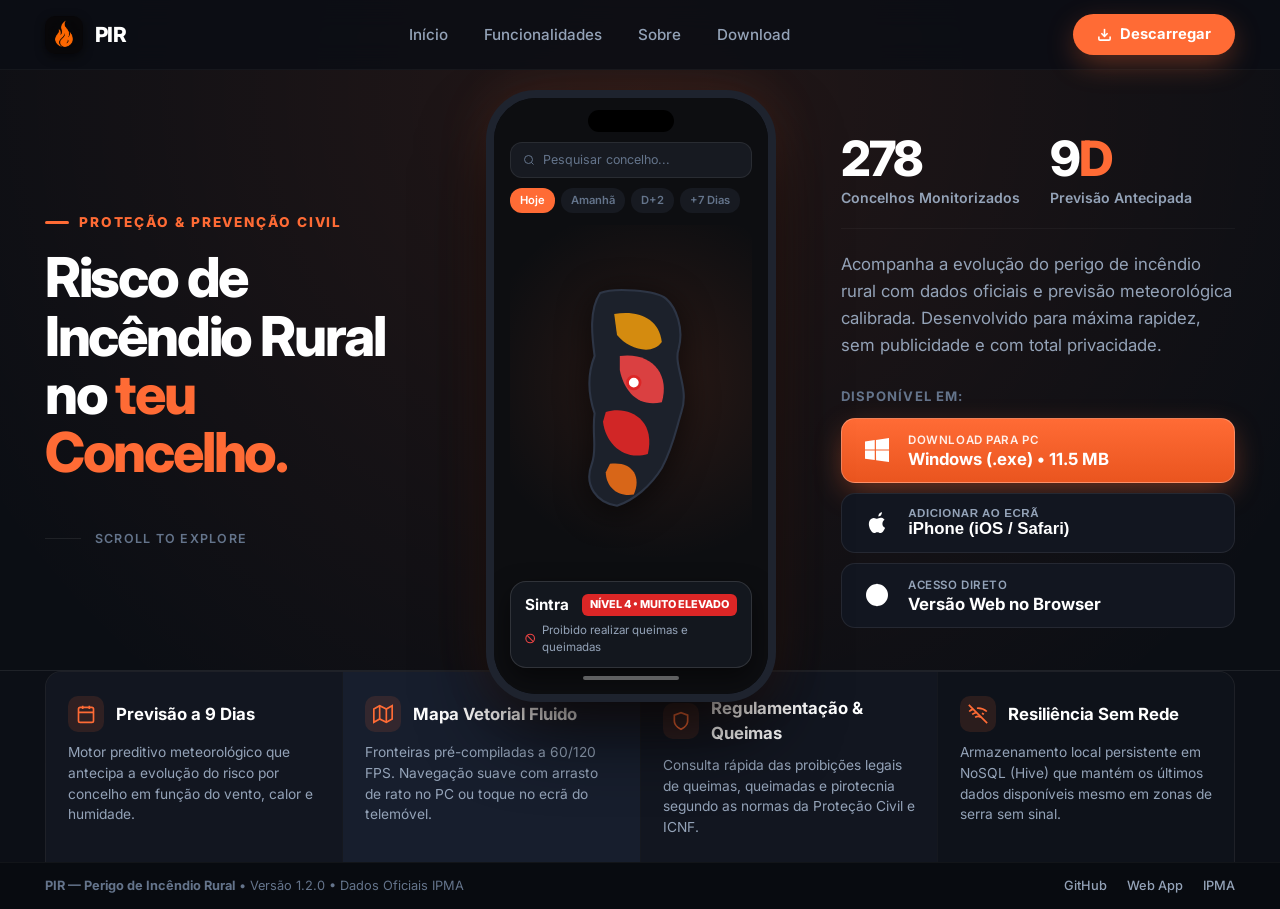
==== commit 6a971f75: "feat(landing): scale up hero to full 100vh viewport, enlarge phone mockup with overlap, and anchor f" ====
--- a/landing_page/index.html
+++ b/landing_page/index.html
@@ -50,7 +50,7 @@
   <!-- ==========================================
        2. SECÇÃO HERO (3 COLUNAS)
   =========================================== -->
-  <main id="inicio" class="hero-section">
+  <main id="inicio" class="hero-wrapper">
     <div class="hero-grid">
       
       <!-- Coluna da Esquerda -->
@@ -183,45 +183,52 @@
     </div>
   </main>
 
-  <!-- ==========================================
-       3. GRELHA DE FUNCIONALIDADES (4 CARTÕES)
-  =========================================== -->
-  <section id="funcionalidades" class="features-section">
-    <div class="features-grid">
-      <!-- Card 1 -->
-      <div class="feature-card">
-        <div class="feature-icon-wrapper">
-          <svg width="22" height="22" viewBox="0 0 24 24" fill="none" stroke="currentColor" stroke-width="2"><rect x="3" y="4" width="18" height="18" rx="2" ry="2"/><line x1="16" y1="2" x2="16" y2="6"/><line x1="8" y1="2" x2="8" y2="6"/><line x1="3" y1="10" x2="21" y2="10"/></svg>
-        </div>
-        <h3 class="feature-card-title">Previsão a 9 Dias</h3>
-        <p class="feature-card-desc">Motor preditivo meteorológico que antecipa a evolução do risco por concelho em função do vento, calor e humidade.</p>
-      </div>
-
-      <!-- Card 2: Destaque sutil -->
-      <div class="feature-card highlight">
-        <div class="feature-icon-wrapper">
-          <svg width="22" height="22" viewBox="0 0 24 24" fill="none" stroke="currentColor" stroke-width="2"><polygon points="1 6 1 22 8 18 16 22 23 18 23 2 16 6 8 2 1 6"/><line x1="8" y1="2" x2="8" y2="18"/><line x1="16" y1="6" x2="16" y2="22"/></svg>
-        </div>
-        <h3 class="feature-card-title">Mapa Vetorial Fluido</h3>
-        <p class="feature-card-desc">Fronteiras pré-compiladas a 60/120 FPS. Navegação suave com arrasto de rato no PC ou toque no ecrã do telemóvel.</p>
-      </div>
-
-      <!-- Card 3 -->
-      <div class="feature-card">
-        <div class="feature-icon-wrapper">
-          <svg width="22" height="22" viewBox="0 0 24 24" fill="none" stroke="currentColor" stroke-width="2"><path d="M12 22s8-4 8-10V5l-8-3-8 3v7c0 6 8 10 8 10z"/></svg>
-        </div>
-        <h3 class="feature-card-title">Regulamentação & Queimas</h3>
-        <p class="feature-card-desc">Consulta rápida das proibições legais de queimas, queimadas e pirotecnia segundo as normas da Proteção Civil e ICNF.</p>
-      </div>
-
-      <!-- Card 4: Fundo contrastante -->
-      <div class="feature-card dark-contrast">
-        <div class="feature-icon-wrapper">
-          <svg width="22" height="22" viewBox="0 0 24 24" fill="none" stroke="currentColor" stroke-width="2"><path d="M1 1l22 22"/><path d="M16.72 11.06A10.94 10.94 0 0 1 19 12.55"/><path d="M5 12.55a10.94 10.94 0 0 1 5.17-2.39"/><path d="M10.71 5.05A16 16 0 0 1 22.58 9"/><path d="M1.42 9a15.91 15.91 0 0 1 4.7-2.88"/><path d="M8.53 16.11a6 6 0 0 1 6.95 0"/><line x1="12" y1="20" x2="12.01" y2="20"/></svg>
-        </div>
-        <h3 class="feature-card-title">Resiliência Sem Rede</h3>
-        <p class="feature-card-desc">Armazenamento local persistente em NoSQL (Hive) que mantém os últimos dados disponíveis mesmo em zonas de serra sem sinal.</p>
+  <section id="funcionalidades" class="features-dock">
+    <div class="features-dock-container">
+      <div class="features-dock-grid">
+        <!-- Card 1 -->
+        <div class="dock-card">
+          <div class="dock-card-header">
+            <div class="dock-icon-box">
+              <svg width="20" height="20" viewBox="0 0 24 24" fill="none" stroke="currentColor" stroke-width="2"><rect x="3" y="4" width="18" height="18" rx="2" ry="2"/><line x1="16" y1="2" x2="16" y2="6"/><line x1="8" y1="2" x2="8" y2="6"/><line x1="3" y1="10" x2="21" y2="10"/></svg>
+            </div>
+            <h3 class="dock-card-title">Previsão a 9 Dias</h3>
+          </div>
+          <p class="dock-card-desc">Motor preditivo meteorológico que antecipa a evolução do risco por concelho em função do vento, calor e humidade.</p>
+        </div>
+
+        <!-- Card 2: Destaque sutil -->
+        <div class="dock-card highlight">
+          <div class="dock-card-header">
+            <div class="dock-icon-box">
+              <svg width="20" height="20" viewBox="0 0 24 24" fill="none" stroke="currentColor" stroke-width="2"><polygon points="1 6 1 22 8 18 16 22 23 18 23 2 16 6 8 2 1 6"/><line x1="8" y1="2" x2="8" y2="18"/><line x1="16" y1="6" x2="16" y2="22"/></svg>
+            </div>
+            <h3 class="dock-card-title">Mapa Vetorial Fluido</h3>
+          </div>
+          <p class="dock-card-desc">Fronteiras pré-compiladas a 60/120 FPS. Navegação suave com arrasto de rato no PC ou toque no ecrã do telemóvel.</p>
+        </div>
+
+        <!-- Card 3 -->
+        <div class="dock-card">
+          <div class="dock-card-header">
+            <div class="dock-icon-box">
+              <svg width="20" height="20" viewBox="0 0 24 24" fill="none" stroke="currentColor" stroke-width="2"><path d="M12 22s8-4 8-10V5l-8-3-8 3v7c0 6 8 10 8 10z"/></svg>
+            </div>
+            <h3 class="dock-card-title">Regulamentação & Queimas</h3>
+          </div>
+          <p class="dock-card-desc">Consulta rápida das proibições legais de queimas, queimadas e pirotecnia segundo as normas da Proteção Civil e ICNF.</p>
+        </div>
+
+        <!-- Card 4: Fundo contrastante -->
+        <div class="dock-card contrast">
+          <div class="dock-card-header">
+            <div class="dock-icon-box">
+              <svg width="20" height="20" viewBox="0 0 24 24" fill="none" stroke="currentColor" stroke-width="2"><path d="M1 1l22 22"/><path d="M16.72 11.06A10.94 10.94 0 0 1 19 12.55"/><path d="M5 12.55a10.94 10.94 0 0 1 5.17-2.39"/><path d="M10.71 5.05A16 16 0 0 1 22.58 9"/><path d="M1.42 9a15.91 15.91 0 0 1 4.7-2.88"/><path d="M8.53 16.11a6 6 0 0 1 6.95 0"/><line x1="12" y1="20" x2="12.01" y2="20"/></svg>
+            </div>
+            <h3 class="dock-card-title">Resiliência Sem Rede</h3>
+          </div>
+          <p class="dock-card-desc">Armazenamento local persistente em NoSQL (Hive) que mantém os últimos dados disponíveis mesmo em zonas de serra sem sinal.</p>
+        </div>
       </div>
     </div>
   </section>
--- a/landing_page/styles.css
+++ b/landing_page/styles.css
@@ -1,25 +1,25 @@
 :root {
   --bg-main: #0B0E14;
-  --bg-gradient: radial-gradient(circle at 50% 20%, rgba(255, 107, 53, 0.08) 0%, rgba(11, 14, 20, 0) 70%);
-  --surface-card: #131722;
+  --bg-gradient: radial-gradient(circle at 50% 10%, rgba(255, 107, 53, 0.1) 0%, rgba(11, 14, 20, 0) 75%);
+  --surface-card: #121620;
   --surface-card-hover: #181D2B;
-  --surface-card-featured: #171E2D;
+  --surface-card-highlight: #171E2D;
+  --surface-contrast: #0E121A;
   --border: rgba(255, 255, 255, 0.08);
   --border-subtle: rgba(255, 255, 255, 0.04);
   --border-accent: rgba(255, 107, 53, 0.35);
   --accent: #FF6B35;
   --accent-hover: #FF7E4D;
-  --accent-glow: rgba(255, 107, 53, 0.25);
+  --accent-glow: rgba(255, 107, 53, 0.3);
   --text-main: #FFFFFF;
   --text-secondary: #94A3B8;
   --text-muted: #64748B;
   --font: "Inter", -apple-system, BlinkMacSystemFont, "Segoe UI", Roboto, sans-serif;
   --radius-lg: 20px;
   --radius-md: 14px;
-  --radius-sm: 8px;
   --radius-pill: 9999px;
-  --shadow-subtle: 0 10px 25px -5px rgba(0, 0, 0, 0.5);
-  --shadow-accent: 0 8px 24px -4px rgba(255, 107, 53, 0.35);
+  --shadow-phone: 0 35px 80px -15px rgba(0, 0, 0, 0.95), 0 0 50px rgba(255, 107, 53, 0.15);
+  --shadow-accent: 0 10px 30px -4px rgba(255, 107, 53, 0.4);
 }
 
 * {
@@ -28,8 +28,8 @@
   box-sizing: border-box;
 }
 
-html {
-  scroll-behavior: smooth;
+html, body {
+  height: 100%;
 }
 
 body {
@@ -38,28 +38,30 @@
   background-image: var(--bg-gradient);
   background-repeat: no-repeat;
   color: var(--text-main);
-  line-height: 1.5;
+  line-height: 1.45;
   -webkit-font-smoothing: antialiased;
+  display: flex;
+  flex-direction: column;
+  justify-content: space-between;
   overflow-x: hidden;
 }
 
 /* =====================================================================
-   NAVBAR
+   NAVBAR (COMPACTA & ELEGANTE)
 ===================================================================== */
 .navbar {
-  position: sticky;
-  top: 0;
-  z-index: 100;
-  background: rgba(11, 14, 20, 0.82);
+  flex-shrink: 0;
+  width: 100%;
+  background: rgba(11, 14, 20, 0.85);
   backdrop-filter: blur(14px);
   border-bottom: 1px solid var(--border-subtle);
-  width: 100%;
+  z-index: 50;
 }
 
 .nav-container {
-  max-width: 1200px;
+  max-width: 1520px;
   margin: 0 auto;
-  padding: 16px 24px;
+  padding: 14px clamp(20px, 3.5vw, 48px);
   display: flex;
   align-items: center;
   justify-content: space-between;
@@ -74,29 +76,29 @@
 }
 
 .nav-logo-icon {
-  width: 36px;
-  height: 36px;
+  width: 38px;
+  height: 38px;
   border-radius: 10px;
-  box-shadow: 0 2px 8px rgba(0, 0, 0, 0.4);
+  box-shadow: 0 3px 10px rgba(0, 0, 0, 0.5);
 }
 
 .nav-logo-title {
-  font-size: 1.2rem;
-  font-weight: 700;
+  font-size: 1.3rem;
+  font-weight: 800;
   letter-spacing: -0.02em;
 }
 
 .nav-links {
   display: flex;
   align-items: center;
-  gap: 32px;
+  gap: 36px;
   list-style: none;
 }
 
 .nav-links a {
   color: var(--text-secondary);
   text-decoration: none;
-  font-size: 0.92rem;
+  font-size: 0.95rem;
   font-weight: 500;
   transition: color 0.15s ease;
 }
@@ -111,9 +113,9 @@
   gap: 8px;
   background: var(--accent);
   color: #FFFFFF;
-  font-size: 0.9rem;
-  font-weight: 600;
-  padding: 10px 22px;
+  font-size: 0.92rem;
+  font-weight: 700;
+  padding: 10px 24px;
   border-radius: var(--radius-pill);
   text-decoration: none;
   box-shadow: var(--shadow-accent);
@@ -125,62 +127,70 @@
   transform: translateY(-1px);
 }
 
-@media (max-width: 768px) {
+@media (max-width: 820px) {
   .nav-links {
     display: none;
   }
 }
 
 /* =====================================================================
-   HERO - ESTRUTURA EM 3 COLUNAS
+   HERO SECTION (3 COLUNAS - ESCALA REAL DE DESKTOP)
 ===================================================================== */
-.hero-section {
-  max-width: 1240px;
+.hero-wrapper {
+  flex: 1;
+  display: flex;
+  align-items: center;
+  width: 100%;
+  max-width: 1520px;
   margin: 0 auto;
-  padding: 60px 24px 70px;
+  padding: 20px clamp(20px, 3.5vw, 48px) 0;
+  position: relative;
+  z-index: 20;
 }
 
 .hero-grid {
   display: grid;
-  grid-template-columns: 1.15fr 0.95fr 1.15fr;
-  align-items: center;
-  gap: 40px;
-  min-height: 580px;
+  grid-template-columns: 1.1fr 1fr 1.15fr;
+  align-items: center;
+  gap: clamp(24px, 3vw, 56px);
+  width: 100%;
+  position: relative;
 }
 
 /* Coluna 1: Esquerda */
 .hero-col-left {
   display: flex;
   flex-direction: column;
-  justify-content: space-between;
-  height: 100%;
+  justify-content: center;
 }
 
 .hero-tagline {
-  font-size: 0.8rem;
-  font-weight: 700;
+  font-size: 0.85rem;
+  font-weight: 800;
   text-transform: uppercase;
-  letter-spacing: 0.12em;
+  letter-spacing: 0.14em;
   color: var(--accent);
   display: flex;
   align-items: center;
-  gap: 8px;
-  margin-bottom: 20px;
+  gap: 10px;
+  margin-bottom: 16px;
 }
 
 .hero-tagline::before {
   content: "";
   display: inline-block;
-  width: 18px;
-  height: 2px;
+  width: 24px;
+  height: 2.5px;
   background: var(--accent);
+  border-radius: 2px;
 }
 
 .hero-title {
-  font-size: clamp(2.3rem, 3.8vw, 3.6rem);
+  font-size: clamp(2.6rem, 4.3vw, 4.4rem);
   font-weight: 800;
-  line-height: 1.12;
-  letter-spacing: -0.035em;
+  line-height: 1.06;
+  letter-spacing: -0.04em;
+  color: #FFFFFF;
   margin-bottom: 24px;
 }
 
@@ -195,54 +205,57 @@
   color: var(--text-muted);
   font-size: 0.78rem;
   font-weight: 600;
-  letter-spacing: 0.08em;
+  letter-spacing: 0.1em;
   text-transform: uppercase;
-  margin-top: 40px;
+  margin-top: 24px;
 }
 
 .scroll-line {
-  width: 32px;
+  width: 36px;
   height: 1px;
   background: var(--border);
 }
 
-/* Coluna 2: Central (Smartphone Mockup Realista) */
+/* Coluna 2: Central (Smartphone Mockup Imponente com Transbordo) */
 .hero-col-center {
   display: flex;
   justify-content: center;
-  align-items: center;
+  align-items: flex-end;
   position: relative;
+  z-index: 20;
 }
 
 .phone-mockup {
-  width: 275px;
-  height: 565px;
+  width: clamp(290px, 21vw, 345px);
+  height: clamp(550px, 68vh, 670px);
   background: #090B0F;
-  border-radius: 46px;
-  border: 7px solid #1E232E;
-  box-shadow: 0 25px 60px -15px rgba(0, 0, 0, 0.85),
-              0 0 0 1px rgba(255, 255, 255, 0.08),
-              0 0 45px rgba(255, 107, 53, 0.15);
+  border-radius: 50px;
+  border: 8px solid #1E232E;
+  box-shadow: var(--shadow-phone);
   position: relative;
   overflow: hidden;
   display: flex;
   flex-direction: column;
-}
-
-/* Dynamic Island */
+  margin-bottom: -32px; /* Transborda sobre os cards do fundo */
+  transition: transform 0.3s ease;
+}
+
+.phone-mockup:hover {
+  transform: translateY(-6px);
+}
+
 .phone-island {
   position: absolute;
-  top: 10px;
+  top: 12px;
   left: 50%;
   transform: translateX(-50%);
-  width: 80px;
-  height: 20px;
+  width: 86px;
+  height: 22px;
   background: #000000;
   border-radius: 14px;
-  z-index: 20;
-}
-
-/* Screen Content */
+  z-index: 30;
+}
+
 .phone-screen {
   flex: 1;
   background: #0D0E11;
@@ -250,41 +263,39 @@
   flex-direction: column;
   position: relative;
   overflow: hidden;
-  padding: 38px 14px 14px;
+  padding: 44px 16px 14px;
 }
 
 .phone-header-bar {
   display: flex;
-  justify-content: space-between;
-  align-items: center;
   margin-bottom: 10px;
 }
 
 .phone-search-bar {
   flex: 1;
-  background: #17191E;
-  border: 1px solid rgba(255, 255, 255, 0.07);
+  background: #171A21;
+  border: 1px solid rgba(255, 255, 255, 0.08);
   border-radius: 12px;
-  padding: 6px 10px;
-  display: flex;
-  align-items: center;
+  padding: 8px 12px;
+  display: flex;
+  align-items: center;
+  gap: 8px;
+  font-size: 0.78rem;
+  color: var(--text-muted);
+}
+
+.phone-day-tabs {
+  display: flex;
   gap: 6px;
-  font-size: 0.72rem;
-  color: var(--text-muted);
-}
-
-.phone-day-tabs {
-  display: flex;
-  gap: 4px;
   margin-bottom: 12px;
 }
 
 .phone-day-pill {
-  font-size: 0.65rem;
+  font-size: 0.7rem;
   font-weight: 600;
-  padding: 3px 8px;
-  border-radius: 10px;
-  background: #16181D;
+  padding: 4px 10px;
+  border-radius: 12px;
+  background: #171A21;
   color: var(--text-muted);
 }
 
@@ -293,12 +304,11 @@
   color: #FFFFFF;
 }
 
-/* Styled Vector Map Illusion */
 .phone-map-view {
   flex: 1;
   position: relative;
-  background: radial-gradient(circle at 60% 40%, rgba(255, 107, 53, 0.08), transparent 70%);
-  border-radius: 14px;
+  background: radial-gradient(circle at 60% 45%, rgba(255, 107, 53, 0.12), transparent 75%);
+  border-radius: 16px;
   overflow: hidden;
   display: flex;
   align-items: center;
@@ -306,21 +316,21 @@
 }
 
 .map-svg-shape {
-  width: 130px;
-  height: 220px;
-  filter: drop-shadow(0 4px 12px rgba(0,0,0,0.5));
+  width: 140px;
+  height: 240px;
+  filter: drop-shadow(0 6px 16px rgba(0,0,0,0.6));
 }
 
 .phone-risk-card {
-  background: rgba(22, 23, 27, 0.95);
-  border: 1px solid rgba(255, 255, 255, 0.1);
+  background: rgba(20, 24, 32, 0.96);
+  border: 1px solid rgba(255, 255, 255, 0.12);
   border-radius: 16px;
-  padding: 12px;
+  padding: 12px 14px;
   display: flex;
   flex-direction: column;
   gap: 6px;
-  margin-top: 8px;
-  box-shadow: 0 8px 20px rgba(0,0,0,0.4);
+  margin-top: 10px;
+  box-shadow: 0 10px 25px rgba(0,0,0,0.5);
 }
 
 .risk-card-top {
@@ -330,7 +340,7 @@
 }
 
 .risk-concelho-name {
-  font-size: 0.85rem;
+  font-size: 0.95rem;
   font-weight: 700;
   color: #FFFFFF;
 }
@@ -338,15 +348,15 @@
 .risk-level-badge {
   background: #DC2626;
   color: #FFFFFF;
-  font-size: 0.65rem;
-  font-weight: 700;
-  padding: 2px 7px;
+  font-size: 0.68rem;
+  font-weight: 800;
+  padding: 3px 8px;
   border-radius: 6px;
   text-transform: uppercase;
 }
 
 .risk-card-meta {
-  font-size: 0.68rem;
+  font-size: 0.72rem;
   color: var(--text-secondary);
   display: flex;
   align-items: center;
@@ -354,25 +364,26 @@
 }
 
 .phone-home-indicator {
-  width: 90px;
+  width: 96px;
   height: 4px;
-  background: rgba(255, 255, 255, 0.3);
+  background: rgba(255, 255, 255, 0.35);
   border-radius: 2px;
-  margin: 6px auto 0;
+  margin: 8px auto 0;
 }
 
 /* Coluna 3: Direita */
 .hero-col-right {
   display: flex;
   flex-direction: column;
-  gap: 28px;
+  gap: 22px;
+  justify-content: center;
 }
 
 .hero-stats-row {
   display: grid;
   grid-template-columns: 1fr 1fr;
-  gap: 20px;
-  padding-bottom: 24px;
+  gap: 24px;
+  padding-bottom: 20px;
   border-bottom: 1px solid var(--border-subtle);
 }
 
@@ -382,11 +393,11 @@
 }
 
 .stat-number {
-  font-size: 2.2rem;
+  font-size: clamp(2.6rem, 3.8vw, 3.8rem);
   font-weight: 800;
-  letter-spacing: -0.03em;
+  letter-spacing: -0.04em;
   color: #FFFFFF;
-  line-height: 1.1;
+  line-height: 1.05;
 }
 
 .stat-number span.plus {
@@ -394,30 +405,32 @@
 }
 
 .stat-label {
+  font-size: 0.88rem;
+  color: var(--text-secondary);
+  font-weight: 600;
+  margin-top: 4px;
+}
+
+.hero-description {
+  font-size: 1.05rem;
+  color: var(--text-secondary);
+  line-height: 1.6;
+  max-width: 480px;
+}
+
+/* Bloco de Badges de Download */
+.badges-section {
+  display: flex;
+  flex-direction: column;
+  gap: 12px;
+  margin-top: 6px;
+}
+
+.badges-caption {
   font-size: 0.82rem;
-  color: var(--text-secondary);
-  font-weight: 500;
-  margin-top: 4px;
-}
-
-.hero-description {
-  font-size: 1.02rem;
-  color: var(--text-secondary);
-  line-height: 1.65;
-}
-
-/* Bloco Disponível em */
-.badges-section {
-  display: flex;
-  flex-direction: column;
-  gap: 12px;
-}
-
-.badges-caption {
-  font-size: 0.8rem;
-  font-weight: 600;
+  font-weight: 700;
   text-transform: uppercase;
-  letter-spacing: 0.06em;
+  letter-spacing: 0.08em;
   color: var(--text-muted);
 }
 
@@ -425,17 +438,18 @@
   display: flex;
   flex-direction: column;
   gap: 10px;
+  max-width: 460px;
 }
 
 .badge-btn {
   display: flex;
   align-items: center;
-  gap: 14px;
+  gap: 16px;
   background: var(--surface-card);
   border: 1px solid var(--border);
   color: #FFFFFF;
   text-decoration: none;
-  padding: 12px 18px;
+  padding: 13px 20px;
   border-radius: var(--radius-md);
   transition: all 0.2s cubic-bezier(0.2, 0.8, 0.2, 1);
   cursor: pointer;
@@ -444,23 +458,23 @@
 .badge-btn:hover {
   background: var(--surface-card-hover);
   border-color: var(--border-accent);
-  transform: translateX(3px);
+  transform: translateX(4px);
 }
 
 .badge-btn.primary-btn {
   background: linear-gradient(180deg, var(--accent) 0%, #EA551F 100%);
-  border-color: rgba(255, 255, 255, 0.18);
+  border-color: rgba(255, 255, 255, 0.25);
   box-shadow: var(--shadow-accent);
 }
 
 .badge-btn.primary-btn:hover {
   background: linear-gradient(180deg, var(--accent-hover) 0%, #FF6B35 100%);
-  transform: translateX(3px);
+  transform: translateX(4px);
 }
 
 .badge-icon-box {
-  width: 28px;
-  height: 28px;
+  width: 30px;
+  height: 30px;
   display: flex;
   align-items: center;
   justify-content: center;
@@ -480,25 +494,117 @@
 }
 
 .badge-top-line {
-  font-size: 0.7rem;
+  font-size: 0.72rem;
   color: var(--text-secondary);
   text-transform: uppercase;
-  letter-spacing: 0.04em;
-  font-weight: 500;
+  letter-spacing: 0.05em;
+  font-weight: 600;
 }
 
 .badge-btn.primary-btn .badge-top-line {
-  color: rgba(255, 255, 255, 0.85);
+  color: rgba(255, 255, 255, 0.9);
 }
 
 .badge-main-line {
-  font-size: 0.98rem;
+  font-size: 1.05rem;
   font-weight: 700;
   line-height: 1.2;
 }
 
-/* Responsividade do Hero em 3 Colunas */
-@media (max-width: 1040px) {
+/* =====================================================================
+   FEATURES GRID (ANCORADO NO FUNDO / DOCK 4 COLUNAS)
+===================================================================== */
+.features-dock {
+  flex-shrink: 0;
+  width: 100%;
+  background: #0C0F16;
+  border-top: 1px solid var(--border);
+  z-index: 10;
+}
+
+.features-dock-container {
+  max-width: 1520px;
+  margin: 0 auto;
+  padding: 0 clamp(20px, 3.5vw, 48px);
+}
+
+.features-dock-grid {
+  display: grid;
+  grid-template-columns: repeat(4, 1fr);
+  gap: 1px;
+  background: var(--border-subtle);
+  border: 1px solid var(--border-subtle);
+  border-bottom: none;
+  border-radius: 16px 16px 0 0;
+  overflow: hidden;
+}
+
+.dock-card {
+  background: var(--surface-card);
+  padding: 24px 22px;
+  display: flex;
+  flex-direction: column;
+  gap: 10px;
+  transition: all 0.25s ease;
+  position: relative;
+}
+
+.dock-card:hover {
+  background: var(--surface-card-hover);
+}
+
+/* Card 2: Destaque sutil */
+.dock-card.highlight {
+  background: var(--surface-card-highlight);
+}
+
+/* Card 4: Fundo contrastante */
+.dock-card.contrast {
+  background: var(--surface-contrast);
+}
+
+.dock-card-header {
+  display: flex;
+  align-items: center;
+  gap: 12px;
+}
+
+.dock-icon-box {
+  width: 36px;
+  height: 36px;
+  border-radius: 10px;
+  background: rgba(255, 107, 53, 0.12);
+  color: var(--accent);
+  display: flex;
+  align-items: center;
+  justify-content: center;
+  flex-shrink: 0;
+}
+
+.dock-card-title {
+  font-size: 1.05rem;
+  font-weight: 700;
+  color: #FFFFFF;
+}
+
+.dock-card-desc {
+  font-size: 0.86rem;
+  color: var(--text-secondary);
+  line-height: 1.5;
+}
+
+/* =====================================================================
+   RESPONSIVIDADE (TABLETS E SMARTPHONES)
+===================================================================== */
+@media (max-width: 1100px) {
+  body {
+    height: auto;
+    min-height: 100vh;
+  }
+  .hero-wrapper {
+    padding-top: 40px;
+    padding-bottom: 40px;
+  }
   .hero-grid {
     grid-template-columns: 1fr 1fr;
     gap: 36px;
@@ -516,98 +622,34 @@
   }
   .hero-col-center {
     grid-column: span 1;
+    margin-bottom: 0;
   }
   .hero-col-right {
     grid-column: span 1;
   }
-}
-
-@media (max-width: 680px) {
+  .phone-mockup {
+    height: 540px;
+    margin-bottom: 0;
+  }
+  .features-dock-grid {
+    grid-template-columns: repeat(2, 1fr);
+  }
+}
+
+@media (max-width: 720px) {
   .hero-grid {
     grid-template-columns: 1fr;
-    gap: 40px;
+    gap: 36px;
   }
   .hero-col-left, .hero-col-center, .hero-col-right {
     grid-column: span 1;
   }
-}
-
-/* =====================================================================
-   GRELHA DE FUNCIONALIDADES (4 CARTÕES NA BASE)
-===================================================================== */
-.features-section {
-  max-width: 1200px;
-  margin: 40px auto 70px;
-  padding: 0 24px;
-}
-
-.features-grid {
-  display: grid;
-  grid-template-columns: repeat(4, 1fr);
-  gap: 16px;
-}
-
-.feature-card {
-  background: var(--surface-card);
-  border: 1px solid var(--border);
-  border-top: 3px solid transparent;
-  border-radius: var(--radius-lg);
-  padding: 24px 20px;
-  display: flex;
-  flex-direction: column;
-  gap: 14px;
-  transition: all 0.25s ease;
-}
-
-.feature-card:hover {
-  transform: translateY(-4px);
-  background: var(--surface-card-hover);
-  border-top-color: var(--accent);
-}
-
-/* Card 2: Destaque sutil */
-.feature-card.highlight {
-  background: var(--surface-card-featured);
-  border-color: rgba(255, 107, 53, 0.2);
-}
-
-/* Card 4: Fundo contrastante acompanhando a cor base */
-.feature-card.dark-contrast {
-  background: #0D111A;
-  border-color: rgba(255, 255, 255, 0.09);
-}
-
-.feature-icon-wrapper {
-  width: 44px;
-  height: 44px;
-  border-radius: 12px;
-  background: rgba(255, 107, 53, 0.1);
-  color: var(--accent);
-  display: flex;
-  align-items: center;
-  justify-content: center;
-}
-
-.feature-card-title {
-  font-size: 1.05rem;
-  font-weight: 700;
-  color: #FFFFFF;
-}
-
-.feature-card-desc {
-  font-size: 0.88rem;
-  color: var(--text-secondary);
-  line-height: 1.55;
-}
-
-@media (max-width: 960px) {
-  .features-grid {
-    grid-template-columns: repeat(2, 1fr);
-  }
-}
-
-@media (max-width: 540px) {
-  .features-grid {
+  .phone-mockup {
+    width: 280px;
+    height: 520px;
+    margin: 0 auto;
+  }
+  .features-dock-grid {
     grid-template-columns: 1fr;
   }
 }
@@ -618,7 +660,7 @@
 .ios-modal-overlay {
   position: fixed;
   inset: 0;
-  background: rgba(0, 0, 0, 0.78);
+  background: rgba(0, 0, 0, 0.8);
   backdrop-filter: blur(8px);
   display: none;
   align-items: center;
@@ -640,9 +682,9 @@
   border-radius: var(--radius-lg);
   max-width: 440px;
   width: 100%;
-  padding: 28px 24px;
+  padding: 30px 24px;
   position: relative;
-  box-shadow: 0 24px 60px rgba(0, 0, 0, 0.9);
+  box-shadow: 0 24px 60px rgba(0, 0, 0, 0.95);
 }
 
 .ios-modal-close {
@@ -652,14 +694,14 @@
   background: rgba(255, 255, 255, 0.08);
   border: none;
   color: var(--text-secondary);
-  width: 30px;
-  height: 30px;
+  width: 32px;
+  height: 32px;
   border-radius: 50%;
   display: flex;
   align-items: center;
   justify-content: center;
   cursor: pointer;
-  font-size: 1rem;
+  font-size: 1.1rem;
 }
 
 .ios-modal-close:hover {
@@ -668,15 +710,15 @@
 }
 
 .ios-modal-title {
-  font-size: 1.2rem;
+  font-size: 1.25rem;
   font-weight: 700;
   margin-bottom: 6px;
 }
 
 .ios-modal-sub {
-  font-size: 0.85rem;
-  color: var(--text-secondary);
-  margin-bottom: 20px;
+  font-size: 0.88rem;
+  color: var(--text-secondary);
+  margin-bottom: 22px;
 }
 
 .ios-modal-steps {
@@ -691,19 +733,19 @@
   align-items: flex-start;
   gap: 12px;
   background: rgba(255, 255, 255, 0.03);
-  padding: 12px;
-  border-radius: 10px;
+  padding: 13px;
+  border-radius: 12px;
   border: 1px solid rgba(255, 255, 255, 0.05);
 }
 
 .ios-step-num {
-  width: 22px;
-  height: 22px;
+  width: 24px;
+  height: 24px;
   border-radius: 50%;
   background: var(--accent);
   color: #FFF;
-  font-weight: 700;
-  font-size: 0.75rem;
+  font-weight: 800;
+  font-size: 0.78rem;
   display: flex;
   align-items: center;
   justify-content: center;
@@ -713,12 +755,12 @@
 
 .ios-step-text strong {
   display: block;
-  font-size: 0.92rem;
+  font-size: 0.95rem;
   color: #FFF;
 }
 
 .ios-step-text p {
-  font-size: 0.82rem;
+  font-size: 0.84rem;
   color: var(--text-secondary);
 }
 
@@ -730,32 +772,35 @@
   background: var(--accent);
   color: #FFF;
   font-weight: 700;
-  font-size: 0.92rem;
-  padding: 13px;
-  border-radius: 10px;
+  font-size: 0.95rem;
+  padding: 14px;
+  border-radius: 12px;
   text-decoration: none;
   box-shadow: var(--shadow-accent);
 }
 
 /* =====================================================================
-   FOOTER
+   FOOTER (SLIM & DISCRETO)
 ===================================================================== */
 footer {
+  flex-shrink: 0;
+  width: 100%;
+  background: #080B10;
   border-top: 1px solid var(--border-subtle);
-  padding: 36px 24px;
-  background: rgba(11, 14, 20, 0.9);
+  padding: 14px 0;
+  font-size: 0.8rem;
+  color: var(--text-muted);
 }
 
 .footer-container {
-  max-width: 1200px;
+  max-width: 1520px;
   margin: 0 auto;
+  padding: 0 clamp(20px, 3.5vw, 48px);
   display: flex;
   justify-content: space-between;
   align-items: center;
   flex-wrap: wrap;
-  gap: 16px;
-  font-size: 0.85rem;
-  color: var(--text-muted);
+  gap: 12px;
 }
 
 .footer-links {
@@ -766,6 +811,7 @@
 .footer-links a {
   color: var(--text-secondary);
   text-decoration: none;
+  font-weight: 500;
   transition: color 0.15s ease;
 }
 
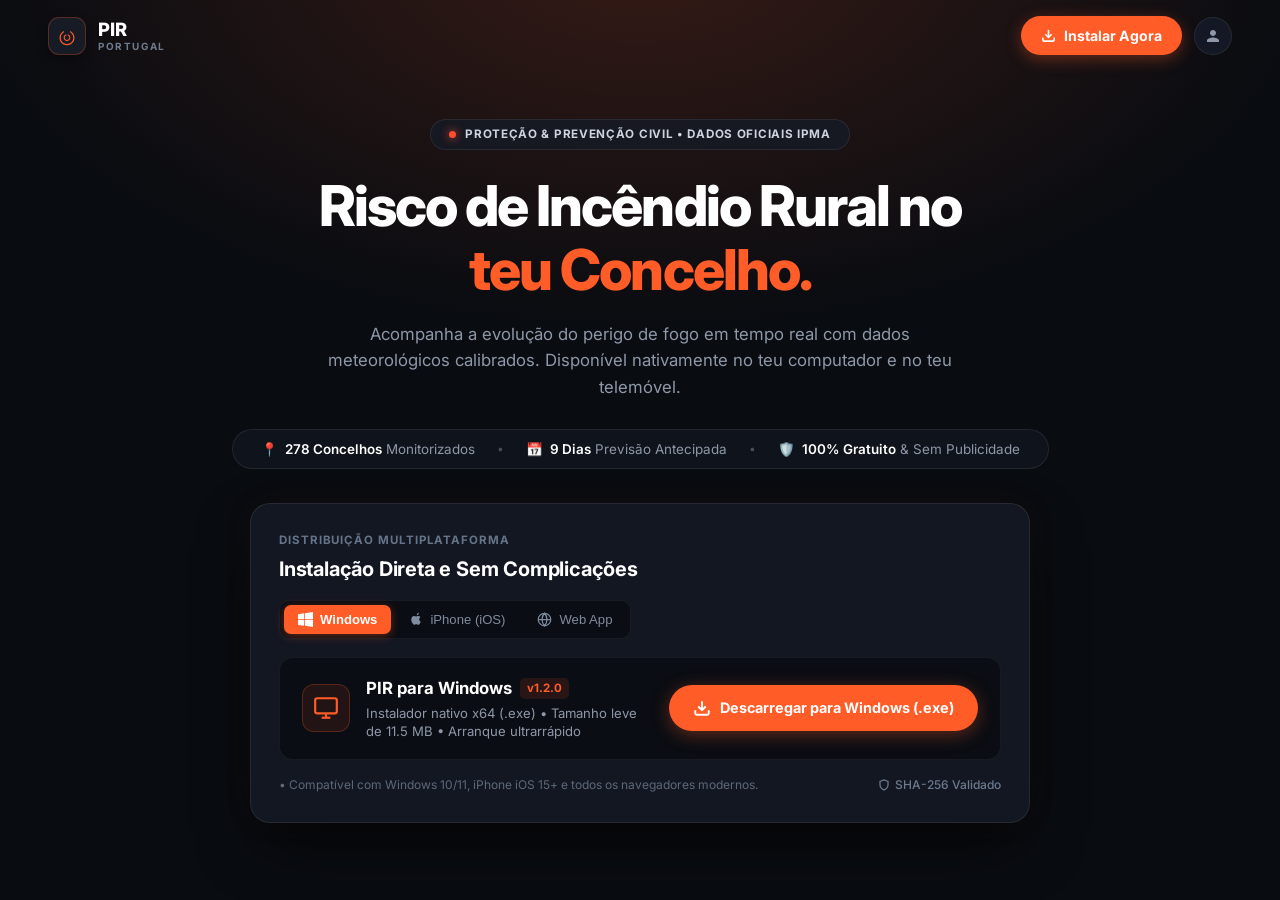
==== commit 35870e9b: "feat(landing): redesign layout matching exact reference image with centered hero and interactive mul" ====
--- a/landing_page/index.html
+++ b/landing_page/index.html
@@ -26,215 +26,224 @@
   <!-- ==========================================
        1. NAVBAR
   =========================================== -->
-  <nav class="navbar">
+  <header class="navbar">
     <div class="nav-container">
-      <a href="#inicio" class="nav-logo">
-        <img src="assets/icon.png" alt="PIR Logo" class="nav-logo-icon">
-        <span class="nav-logo-title">PIR</span>
+      <a href="#" class="nav-logo">
+        <div class="nav-logo-box">
+          <svg width="20" height="20" viewBox="0 0 24 24" fill="currentColor">
+            <path d="M12 23c-4.97 0-9-4.03-9-9 0-3.32 1.8-6.22 4.48-7.76.32-.18.73-.08.93.23.2.31.11.72-.2.93C6.01 8.68 4.5 11.18 4.5 14c0 4.14 3.36 7.5 7.5 7.5s7.5-3.36 7.5-7.5c0-2.82-1.51-5.32-3.71-6.6-.31-.21-.4-.62-.2-.93.2-.31.61-.41.93-.23C19.2 7.78 21 10.68 21 14c0 4.97-4.03 9-9 9z"/>
+            <path d="M12 18c-2.21 0-4-1.79-4-4 0-1.63.98-3.03 2.39-3.66.33-.15.72 0 .87.33.15.33 0 .72-.33.87-.95.42-1.6 1.36-1.6 2.46 0 1.47 1.19 2.67 2.67 2.67s2.67-1.19 2.67-2.67c0-1.1-.65-2.04-1.6-2.46-.33-.15-.48-.54-.33-.87.15-.33.54-.48.87-.33 1.41.63 2.39 2.03 2.39 3.66 0 2.21-1.79 4-4 4z"/>
+          </svg>
+        </div>
+        <div class="nav-brand-text">
+          <span class="nav-title">PIR</span>
+          <span class="nav-country">PORTUGAL</span>
+        </div>
       </a>
 
-      <ul class="nav-links">
-        <li><a href="#inicio">Início</a></li>
-        <li><a href="#funcionalidades">Funcionalidades</a></li>
-        <li><a href="#sobre">Sobre</a></li>
-        <li><a href="#download">Download</a></li>
-      </ul>
-
-      <a href="#download" class="nav-cta">
-        <svg width="15" height="15" viewBox="0 0 24 24" fill="none" stroke="currentColor" stroke-width="2.5"><path d="M21 15v4a2 2 0 0 1-2 2H5a2 2 0 0 1-2-2v-4"/><polyline points="7 10 12 15 17 10"/><line x1="12" y1="15" x2="12" y2="3"/></svg>
-        <span>Descarregar</span>
-      </a>
-    </div>
-  </nav>
+      <div class="nav-actions">
+        <a href="#download-card" class="btn-install-nav">
+          <svg width="15" height="15" viewBox="0 0 24 24" fill="none" stroke="currentColor" stroke-width="2.5">
+            <path d="M21 15v4a2 2 0 0 1-2 2H5a2 2 0 0 1-2-2v-4"/>
+            <polyline points="7 10 12 15 17 10"/>
+            <line x1="12" y1="15" x2="12" y2="3"/>
+          </svg>
+          <span>Instalar Agora</span>
+        </a>
+
+        <a href="https://github.com/Vie1r4/PIR-app" target="_blank" rel="noopener" class="nav-user-btn" aria-label="Perfil do GitHub">
+          <svg width="18" height="18" viewBox="0 0 24 24" fill="currentColor">
+            <path d="M12 12c2.21 0 4-1.79 4-4s-1.79-4-4-4-4 1.79-4 4 1.79 4 4 4zm0 2c-2.67 0-8 1.34-8 4v2h16v-2c0-2.66-5.33-4-8-4z"/>
+          </svg>
+        </a>
+      </div>
+    </div>
+  </header>
 
   <!-- ==========================================
-       2. SECÇÃO HERO (3 COLUNAS)
+       2. HERO SECTION
   =========================================== -->
-  <main id="inicio" class="hero-wrapper">
-    <div class="hero-grid">
+  <main class="hero-container">
+    
+    <!-- Tagline / Badge Oficial -->
+    <div class="official-badge">
+      <span class="badge-dot"></span>
+      <span class="badge-text">PROTEÇÃO & PREVENÇÃO CIVIL • DADOS OFICIAIS IPMA</span>
+    </div>
+
+    <!-- Título Principal -->
+    <h1 class="main-headline">
+      Risco de Incêndio Rural no<br>
+      <span class="highlight-concelho">teu Concelho.</span>
+    </h1>
+
+    <!-- Subtítulo Explicativo -->
+    <p class="hero-subtitle">
+      Acompanha a evolução do perigo de fogo em tempo real com dados meteorológicos calibrados. Disponível nativamente no teu computador e no teu telemóvel.
+    </p>
+
+    <!-- Barra de Métricas (Pill Strip) -->
+    <div class="metrics-pill-bar">
+      <div class="metric-item">
+        <span class="metric-icon">📍</span>
+        <span><strong>278 Concelhos</strong> Monitorizados</span>
+      </div>
+      <span class="metric-separator">•</span>
+      <div class="metric-item">
+        <span class="metric-icon">📅</span>
+        <span><strong>9 Dias</strong> Previsão Antecipada</span>
+      </div>
+      <span class="metric-separator">•</span>
+      <div class="metric-item">
+        <span class="metric-icon">🛡️</span>
+        <span><strong>100% Gratuito</strong> & Sem Publicidade</span>
+      </div>
+    </div>
+
+    <!-- ==========================================
+         3. CARTÃO DE DOWNLOAD MULTIPLATAFORMA
+    =========================================== -->
+    <div id="download-card" class="platform-card">
       
-      <!-- Coluna da Esquerda -->
-      <div class="hero-col-left">
-        <div>
-          <div class="hero-tagline">Proteção & Prevenção Civil</div>
-          <h1 class="hero-title">Risco de Incêndio Rural no <span class="accent">teu Concelho.</span></h1>
-        </div>
-
-        <div class="hero-scroll-indicator">
-          <span class="scroll-line"></span>
-          <span>Scroll to explore</span>
-        </div>
-      </div>
-
-      <!-- Coluna Central: Mockup do Smartphone na Vertical -->
-      <div class="hero-col-center">
-        <div class="phone-mockup">
-          <div class="phone-island"></div>
+      <!-- Cabeçalho do Cartão -->
+      <div class="platform-card-header">
+        <div class="platform-header-text">
+          <span class="platform-category">DISTRIBUIÇÃO MULTIPLATAFORMA</span>
+          <h2 class="platform-title">Instalação Direta e Sem Complicações</h2>
+        </div>
+
+        <!-- Seletor de Plataforma (Segmented Control) -->
+        <div class="platform-tabs" role="tablist">
+          <button class="tab-btn active" id="tab-windows" onclick="selectPlatform('windows')" role="tab" aria-selected="true">
+            <svg width="15" height="15" viewBox="0 0 24 24" fill="currentColor"><path d="M0 3.449L9.75 2.1v9.451H0m10.949-9.602L24 0v11.4H10.949M0 12.6h9.75v9.451L0 20.699M10.949 12.6H24V24l-12.9-1.801"/></svg>
+            <span>Windows</span>
+          </button>
           
-          <div class="phone-screen">
-            <!-- Header simulado da app -->
-            <div class="phone-header-bar">
-              <div class="phone-search-bar">
-                <svg width="12" height="12" viewBox="0 0 24 24" fill="none" stroke="currentColor" stroke-width="2"><circle cx="11" cy="11" r="8"/><line x1="21" y1="21" x2="16.65" y2="16.65"/></svg>
-                <span>Pesquisar concelho...</span>
+          <button class="tab-btn" id="tab-ios" onclick="selectPlatform('ios')" role="tab" aria-selected="false">
+            <svg width="14" height="14" viewBox="0 0 24 24" fill="currentColor"><path d="M18.71 19.5c-.83 1.24-1.71 2.45-3.05 2.47-1.34.03-1.77-.79-3.29-.79-1.53 0-2 .77-3.27.82-1.31.05-2.3-1.32-3.14-2.53C4.25 17 2.94 12.45 4.7 9.39c.87-1.52 2.43-2.48 4.12-2.51 1.28-.02 2.5.87 3.29.87.78 0 2.26-1.07 3.81-.91.65.03 2.47.26 3.64 1.98-.09.06-2.17 1.28-2.15 3.81.03 3.02 2.65 4.03 2.68 4.04-.03.07-.42 1.44-1.38 2.83M15.97 4.2c.62-.75 1.04-1.8 0.92-2.85-.9.04-1.99.6-2.61 1.35-.55.63-.99 1.68-.86 2.7.99.08 2.02-.45 2.55-1.2"/></svg>
+            <span>iPhone (iOS)</span>
+          </button>
+
+          <button class="tab-btn" id="tab-web" onclick="selectPlatform('web')" role="tab" aria-selected="false">
+            <svg width="15" height="15" viewBox="0 0 24 24" fill="none" stroke="currentColor" stroke-width="2"><circle cx="12" cy="12" r="10"/><path d="M2 12h20M12 2a15.3 15.3 0 0 1 4 10 15.3 15.3 0 0 1-4 10 15.3 15.3 0 0 1-4-10 15.3 15.3 0 0 1 4-10z"/></svg>
+            <span>Web App</span>
+          </button>
+        </div>
+      </div>
+
+      <!-- Corpo Dinâmico da Plataforma Selecionada -->
+      <div class="platform-body">
+        
+        <!-- Conteúdo 1: Windows (Padrão) -->
+        <div id="panel-windows" class="platform-panel active">
+          <div class="panel-info">
+            <div class="panel-icon-squircle">
+              <svg width="26" height="26" viewBox="0 0 24 24" fill="none" stroke="currentColor" stroke-width="2">
+                <rect x="2" y="3" width="20" height="14" rx="2" ry="2"/>
+                <line x1="8" y1="21" x2="16" y2="21"/>
+                <line x1="12" y1="17" x2="12" y2="21"/>
+              </svg>
+            </div>
+            <div class="panel-text">
+              <div class="panel-title-row">
+                <h3 class="panel-title">PIR para Windows</h3>
+                <span class="version-tag">v1.2.0</span>
               </div>
-            </div>
-
-            <!-- Dias disponíveis -->
-            <div class="phone-day-tabs">
-              <span class="phone-day-pill active">Hoje</span>
-              <span class="phone-day-pill">Amanhã</span>
-              <span class="phone-day-pill">D+2</span>
-              <span class="phone-day-pill">+7 Dias</span>
-            </div>
-
-            <!-- Mapa vetorial de Portugal estilizado -->
-            <div class="phone-map-view">
-              <svg class="map-svg-shape" viewBox="0 0 100 170" fill="none" xmlns="http://www.w3.org/2000/svg">
-                <!-- Silhueta estilizada de Portugal Continental -->
-                <path d="M28 10 C38 6, 68 8, 75 14 C82 20, 88 35, 84 50 C80 62, 92 78, 86 95 C82 108, 80 120, 72 135 C64 148, 52 158, 40 162 C26 160, 16 148, 22 132 C26 122, 22 110, 24 96 C20 84, 18 70, 24 55 C22 40, 20 22, 28 10 Z" fill="#1C212B" stroke="#2D3545" stroke-width="1.5"/>
-                <!-- Áreas de calor / risco colorido -->
-                <path d="M38 25 C55 22, 70 28, 72 45 C65 55, 48 50, 40 40 Z" fill="#F59E0B" opacity="0.85"/>
-                <path d="M42 55 C65 52, 78 68, 72 88 C55 92, 45 80, 42 65 Z" fill="#EF4444" opacity="0.9"/>
-                <path d="M32 95 C48 90, 68 100, 62 125 C45 130, 32 118, 30 102 Z" fill="#DC2626" opacity="0.95"/>
-                <path d="M35 132 C50 130, 58 140, 52 154 C40 156, 32 148, 32 138 Z" fill="#F97316" opacity="0.85"/>
-                <!-- Pin de localização -->
-                <circle cx="52" cy="74" r="4.5" fill="#FFFFFF" stroke="#DC2626" stroke-width="2"/>
+              <p class="panel-desc">
+                Instalador nativo x64 (.exe) • Tamanho leve de 11.5 MB • Arranque ultrarrápido
+              </p>
+            </div>
+          </div>
+
+          <a href="downloads/PIR_App_v1.2.0_Setup.exe" class="btn-download-action" download>
+            <svg width="18" height="18" viewBox="0 0 24 24" fill="none" stroke="currentColor" stroke-width="2.5">
+              <path d="M21 15v4a2 2 0 0 1-2 2H5a2 2 0 0 1-2-2v-4"/>
+              <polyline points="7 10 12 15 17 10"/>
+              <line x1="12" y1="15" x2="12" y2="3"/>
+            </svg>
+            <span>Descarregar para Windows (.exe)</span>
+          </a>
+        </div>
+
+        <!-- Conteúdo 2: iPhone (iOS) -->
+        <div id="panel-ios" class="platform-panel">
+          <div class="panel-info">
+            <div class="panel-icon-squircle">
+              <svg width="26" height="26" viewBox="0 0 24 24" fill="none" stroke="currentColor" stroke-width="2">
+                <rect x="5" y="2" width="14" height="20" rx="3" ry="3"/>
+                <line x1="12" y1="18" x2="12.01" y2="18"/>
               </svg>
             </div>
-
-            <!-- Cartão de Risco do Concelho Selecionado -->
-            <div class="phone-risk-card">
-              <div class="risk-card-top">
-                <span class="risk-concelho-name">Sintra</span>
-                <span class="risk-level-badge">Nível 4 • Muito Elevado</span>
+            <div class="panel-text">
+              <div class="panel-title-row">
+                <h3 class="panel-title">PIR para iPhone</h3>
+                <span class="version-tag">iOS 15+</span>
               </div>
-              <div class="risk-card-meta">
-                <svg width="11" height="11" viewBox="0 0 24 24" fill="none" stroke="#EF4444" stroke-width="2.5"><circle cx="12" cy="12" r="10"/><line x1="4.93" y1="4.93" x2="19.07" y2="19.07"/></svg>
-                <span>Proibido realizar queimas e queimadas</span>
+              <p class="panel-desc">
+                PWA nativa offline • Adicionar ao Ecrã Principal pelo Safari num instante
+              </p>
+            </div>
+          </div>
+
+          <button class="btn-download-action" onclick="openIosModal()">
+            <svg width="18" height="18" viewBox="0 0 24 24" fill="none" stroke="currentColor" stroke-width="2.5">
+              <circle cx="12" cy="12" r="10"/>
+              <line x1="12" y1="8" x2="12" y2="12"/>
+              <line x1="12" y1="16" x2="12.01" y2="16"/>
+            </svg>
+            <span>Instalar no iPhone (Guia)</span>
+          </button>
+        </div>
+
+        <!-- Conteúdo 3: Web App -->
+        <div id="panel-web" class="platform-panel">
+          <div class="panel-info">
+            <div class="panel-icon-squircle">
+              <svg width="26" height="26" viewBox="0 0 24 24" fill="none" stroke="currentColor" stroke-width="2">
+                <circle cx="12" cy="12" r="10"/>
+                <path d="M2 12h20M12 2a15.3 15.3 0 0 1 4 10 15.3 15.3 0 0 1-4 10 15.3 15.3 0 0 1-4-10 15.3 15.3 0 0 1 4-10z"/>
+              </svg>
+            </div>
+            <div class="panel-text">
+              <div class="panel-title-row">
+                <h3 class="panel-title">PIR Versão Web</h3>
+                <span class="version-tag">Online</span>
               </div>
-            </div>
-
-            <div class="phone-home-indicator"></div>
-          </div>
-        </div>
-      </div>
-
-      <!-- Coluna da Direita: Estatísticas, Valor & Download Badges -->
-      <div class="hero-col-right">
-        <!-- Estatísticas / Prova de Dados -->
-        <div class="hero-stats-row">
-          <div class="stat-box">
-            <span class="stat-number">278</span>
-            <span class="stat-label">Concelhos Monitorizados</span>
-          </div>
-          <div class="stat-box">
-            <span class="stat-number">9<span class="plus">D</span></span>
-            <span class="stat-label">Previsão Antecipada</span>
-          </div>
-        </div>
-
-        <!-- Parágrafo de Valor -->
-        <p class="hero-description">
-          Acompanha a evolução do perigo de incêndio rural com dados oficiais e previsão meteorológica calibrada. Desenvolvido para máxima rapidez, sem publicidade e com total privacidade.
-        </p>
-
-        <!-- Bloco Disponível em -->
-        <div id="download" class="badges-section">
-          <span class="badges-caption">Disponível em:</span>
-          
-          <div class="badges-group">
-            <!-- Botão Windows (Destaque Principal) -->
-            <a href="downloads/PIR_App_v1.2.0_Setup.exe" class="badge-btn primary-btn" download>
-              <div class="badge-icon-box">
-                <svg viewBox="0 0 24 24"><path d="M0 3.449L9.75 2.1v9.451H0m10.949-9.602L24 0v11.4H10.949M0 12.6h9.75v9.451L0 20.699M10.949 12.6H24V24l-12.9-1.801"/></svg>
-              </div>
-              <div class="badge-text-box">
-                <span class="badge-top-line">Download para PC</span>
-                <span class="badge-main-line">Windows (.exe) • 11.5 MB</span>
-              </div>
-            </a>
-
-            <!-- Botão iPhone (iOS) -->
-            <button class="badge-btn" onclick="openIosModal()">
-              <div class="badge-icon-box">
-                <svg viewBox="0 0 24 24"><path d="M18.71 19.5c-.83 1.24-1.71 2.45-3.05 2.47-1.34.03-1.77-.79-3.29-.79-1.53 0-2 .77-3.27.82-1.31.05-2.3-1.32-3.14-2.53C4.25 17 2.94 12.45 4.7 9.39c.87-1.52 2.43-2.48 4.12-2.51 1.28-.02 2.5.87 3.29.87.78 0 2.26-1.07 3.81-.91.65.03 2.47.26 3.64 1.98-.09.06-2.17 1.28-2.15 3.81.03 3.02 2.65 4.03 2.68 4.04-.03.07-.42 1.44-1.38 2.83M15.97 4.2c.62-.75 1.04-1.8 0.92-2.85-.9.04-1.99.6-2.61 1.35-.55.63-.99 1.68-.86 2.7.99.08 2.02-.45 2.55-1.2"/></svg>
-              </div>
-              <div class="badge-text-box">
-                <span class="badge-top-line">Adicionar ao ecrã</span>
-                <span class="badge-main-line">iPhone (iOS / Safari)</span>
-              </div>
-            </button>
-
-            <!-- Botão Web -->
-            <a href="https://vie1r4.github.io/PIR-app/" target="_blank" rel="noopener" class="badge-btn">
-              <div class="badge-icon-box">
-                <svg viewBox="0 0 24 24" fill="none" stroke="currentColor" stroke-width="2"><circle cx="12" cy="12" r="10"/><path d="M2 12h20M12 2a15.3 15.3 0 0 1 4 10 15.3 15.3 0 0 1-4 10 15.3 15.3 0 0 1-4-10 15.3 15.3 0 0 1 4-10z"/></svg>
-              </div>
-              <div class="badge-text-box">
-                <span class="badge-top-line">Acesso direto</span>
-                <span class="badge-main-line">Versão Web no Browser</span>
-              </div>
-            </a>
-          </div>
-        </div>
-
-      </div>
-    </div>
+              <p class="panel-desc">
+                Sem instalação necessária • Acesso direto em qualquer navegador moderno
+              </p>
+            </div>
+          </div>
+
+          <a href="https://vie1r4.github.io/PIR-app/" target="_blank" rel="noopener" class="btn-download-action">
+            <svg width="18" height="18" viewBox="0 0 24 24" fill="none" stroke="currentColor" stroke-width="2.5">
+              <path d="M18 13v6a2 2 0 0 1-2 2H5a2 2 0 0 1-2-2V8a2 2 0 0 1 2-2h6"/>
+              <polyline points="15 3 21 3 21 9"/>
+              <line x1="10" y1="14" x2="21" y2="3"/>
+            </svg>
+            <span>Aceder à Web App ↗</span>
+          </a>
+        </div>
+
+      </div>
+
+      <!-- Rodapé do Cartão -->
+      <div class="platform-card-footer">
+        <span class="compat-info">• Compatível com Windows 10/11, iPhone iOS 15+ e todos os navegadores modernos.</span>
+        <span class="security-info">
+          <svg width="12" height="12" viewBox="0 0 24 24" fill="none" stroke="currentColor" stroke-width="2.5">
+            <path d="M12 22s8-4 8-10V5l-8-3-8 3v7c0 6 8 10 8 10z"/>
+          </svg>
+          SHA-256 Validado
+        </span>
+      </div>
+
+    </div>
+
   </main>
 
-  <section id="funcionalidades" class="features-dock">
-    <div class="features-dock-container">
-      <div class="features-dock-grid">
-        <!-- Card 1 -->
-        <div class="dock-card">
-          <div class="dock-card-header">
-            <div class="dock-icon-box">
-              <svg width="20" height="20" viewBox="0 0 24 24" fill="none" stroke="currentColor" stroke-width="2"><rect x="3" y="4" width="18" height="18" rx="2" ry="2"/><line x1="16" y1="2" x2="16" y2="6"/><line x1="8" y1="2" x2="8" y2="6"/><line x1="3" y1="10" x2="21" y2="10"/></svg>
-            </div>
-            <h3 class="dock-card-title">Previsão a 9 Dias</h3>
-          </div>
-          <p class="dock-card-desc">Motor preditivo meteorológico que antecipa a evolução do risco por concelho em função do vento, calor e humidade.</p>
-        </div>
-
-        <!-- Card 2: Destaque sutil -->
-        <div class="dock-card highlight">
-          <div class="dock-card-header">
-            <div class="dock-icon-box">
-              <svg width="20" height="20" viewBox="0 0 24 24" fill="none" stroke="currentColor" stroke-width="2"><polygon points="1 6 1 22 8 18 16 22 23 18 23 2 16 6 8 2 1 6"/><line x1="8" y1="2" x2="8" y2="18"/><line x1="16" y1="6" x2="16" y2="22"/></svg>
-            </div>
-            <h3 class="dock-card-title">Mapa Vetorial Fluido</h3>
-          </div>
-          <p class="dock-card-desc">Fronteiras pré-compiladas a 60/120 FPS. Navegação suave com arrasto de rato no PC ou toque no ecrã do telemóvel.</p>
-        </div>
-
-        <!-- Card 3 -->
-        <div class="dock-card">
-          <div class="dock-card-header">
-            <div class="dock-icon-box">
-              <svg width="20" height="20" viewBox="0 0 24 24" fill="none" stroke="currentColor" stroke-width="2"><path d="M12 22s8-4 8-10V5l-8-3-8 3v7c0 6 8 10 8 10z"/></svg>
-            </div>
-            <h3 class="dock-card-title">Regulamentação & Queimas</h3>
-          </div>
-          <p class="dock-card-desc">Consulta rápida das proibições legais de queimas, queimadas e pirotecnia segundo as normas da Proteção Civil e ICNF.</p>
-        </div>
-
-        <!-- Card 4: Fundo contrastante -->
-        <div class="dock-card contrast">
-          <div class="dock-card-header">
-            <div class="dock-icon-box">
-              <svg width="20" height="20" viewBox="0 0 24 24" fill="none" stroke="currentColor" stroke-width="2"><path d="M1 1l22 22"/><path d="M16.72 11.06A10.94 10.94 0 0 1 19 12.55"/><path d="M5 12.55a10.94 10.94 0 0 1 5.17-2.39"/><path d="M10.71 5.05A16 16 0 0 1 22.58 9"/><path d="M1.42 9a15.91 15.91 0 0 1 4.7-2.88"/><path d="M8.53 16.11a6 6 0 0 1 6.95 0"/><line x1="12" y1="20" x2="12.01" y2="20"/></svg>
-            </div>
-            <h3 class="dock-card-title">Resiliência Sem Rede</h3>
-          </div>
-          <p class="dock-card-desc">Armazenamento local persistente em NoSQL (Hive) que mantém os últimos dados disponíveis mesmo em zonas de serra sem sinal.</p>
-        </div>
-      </div>
-    </div>
-  </section>
-
   <!-- ==========================================
-       MODAL GUIA IOS
+       MODAL GUIA IOS (SAFARI)
   =========================================== -->
   <div id="ios-modal" class="ios-modal-overlay">
     <div class="ios-modal-box">
@@ -274,23 +283,29 @@
     </div>
   </div>
 
-  <!-- ==========================================
-       FOOTER
-  =========================================== -->
-  <footer id="sobre">
-    <div class="footer-container">
-      <div>
-        <strong>PIR — Perigo de Incêndio Rural</strong> • Versão 1.2.0 • Dados Oficiais IPMA
-      </div>
-      <div class="footer-links">
-        <a href="https://github.com/Vie1r4/PIR-app" target="_blank" rel="noopener">GitHub</a>
-        <a href="https://vie1r4.github.io/PIR-app/" target="_blank" rel="noopener">Web App</a>
-        <a href="https://www.ipma.pt" target="_blank" rel="noopener">IPMA</a>
-      </div>
-    </div>
-  </footer>
-
   <script>
+    function selectPlatform(platform) {
+      // Toggle active tabs
+      document.querySelectorAll('.tab-btn').forEach(btn => {
+        btn.classList.remove('active');
+        btn.setAttribute('aria-selected', 'false');
+      });
+      const activeBtn = document.getElementById('tab-' + platform);
+      if (activeBtn) {
+        activeBtn.classList.add('active');
+        activeBtn.setAttribute('aria-selected', 'true');
+      }
+
+      // Toggle active panels
+      document.querySelectorAll('.platform-panel').forEach(panel => {
+        panel.classList.remove('active');
+      });
+      const activePanel = document.getElementById('panel-' + platform);
+      if (activePanel) {
+        activePanel.classList.add('active');
+      }
+    }
+
     function openIosModal() {
       const m = document.getElementById('ios-modal');
       if (m) {
--- a/landing_page/styles.css
+++ b/landing_page/styles.css
@@ -1,25 +1,19 @@
 :root {
-  --bg-main: #0B0E14;
-  --bg-gradient: radial-gradient(circle at 50% 10%, rgba(255, 107, 53, 0.1) 0%, rgba(11, 14, 20, 0) 75%);
-  --surface-card: #121620;
-  --surface-card-hover: #181D2B;
-  --surface-card-highlight: #171E2D;
-  --surface-contrast: #0E121A;
-  --border: rgba(255, 255, 255, 0.08);
-  --border-subtle: rgba(255, 255, 255, 0.04);
-  --border-accent: rgba(255, 107, 53, 0.35);
-  --accent: #FF6B35;
-  --accent-hover: #FF7E4D;
-  --accent-glow: rgba(255, 107, 53, 0.3);
-  --text-main: #FFFFFF;
-  --text-secondary: #94A3B8;
-  --text-muted: #64748B;
+  --bg-main: #090C11;
+  --bg-surface: #131722;
+  --bg-card-inner: #0A0D13;
+  --accent: #FF5C28;
+  --accent-hover: #FF6E3D;
+  --accent-glow: rgba(255, 92, 40, 0.35);
+  --border-subtle: rgba(255, 255, 255, 0.06);
+  --border-card: rgba(255, 255, 255, 0.08);
+  --text-white: #FFFFFF;
+  --text-dim: #8E98A8;
+  --text-muted: #5D6878;
   --font: "Inter", -apple-system, BlinkMacSystemFont, "Segoe UI", Roboto, sans-serif;
-  --radius-lg: 20px;
-  --radius-md: 14px;
   --radius-pill: 9999px;
-  --shadow-phone: 0 35px 80px -15px rgba(0, 0, 0, 0.95), 0 0 50px rgba(255, 107, 53, 0.15);
-  --shadow-accent: 0 10px 30px -4px rgba(255, 107, 53, 0.4);
+  --radius-card: 20px;
+  --radius-inner: 14px;
 }
 
 * {
@@ -29,16 +23,16 @@
 }
 
 html, body {
-  height: 100%;
+  min-height: 100vh;
 }
 
 body {
   font-family: var(--font);
   background-color: var(--bg-main);
-  background-image: var(--bg-gradient);
+  background-image: radial-gradient(ellipse 70% 55% at 50% -5%, rgba(255, 92, 40, 0.18) 0%, rgba(9, 12, 17, 0.98) 75%);
   background-repeat: no-repeat;
-  color: var(--text-main);
-  line-height: 1.45;
+  color: var(--text-white);
+  line-height: 1.5;
   -webkit-font-smoothing: antialiased;
   display: flex;
   flex-direction: column;
@@ -47,21 +41,16 @@
 }
 
 /* =====================================================================
-   NAVBAR (COMPACTA & ELEGANTE)
+   1. NAVBAR
 ===================================================================== */
 .navbar {
-  flex-shrink: 0;
   width: 100%;
-  background: rgba(11, 14, 20, 0.85);
-  backdrop-filter: blur(14px);
-  border-bottom: 1px solid var(--border-subtle);
-  z-index: 50;
+  padding: 16px clamp(16px, 4vw, 48px);
 }
 
 .nav-container {
-  max-width: 1520px;
+  max-width: 1200px;
   margin: 0 auto;
-  padding: 14px clamp(20px, 3.5vw, 48px);
   display: flex;
   align-items: center;
   justify-content: space-between;
@@ -75,633 +64,438 @@
   color: inherit;
 }
 
-.nav-logo-icon {
+.nav-logo-box {
   width: 38px;
   height: 38px;
-  border-radius: 10px;
-  box-shadow: 0 3px 10px rgba(0, 0, 0, 0.5);
-}
-
-.nav-logo-title {
-  font-size: 1.3rem;
+  border-radius: 11px;
+  background: #161B26;
+  border: 1px solid rgba(255, 92, 40, 0.28);
+  display: flex;
+  align-items: center;
+  justify-content: center;
+  color: var(--accent);
+  box-shadow: 0 4px 12px rgba(0, 0, 0, 0.4);
+}
+
+.nav-brand-text {
+  display: flex;
+  flex-direction: column;
+  line-height: 1.1;
+}
+
+.nav-title {
+  font-size: 1.15rem;
   font-weight: 800;
-  letter-spacing: -0.02em;
-}
-
-.nav-links {
-  display: flex;
-  align-items: center;
-  gap: 36px;
-  list-style: none;
-}
-
-.nav-links a {
-  color: var(--text-secondary);
-  text-decoration: none;
-  font-size: 0.95rem;
-  font-weight: 500;
-  transition: color 0.15s ease;
-}
-
-.nav-links a:hover {
-  color: var(--text-main);
-}
-
-.nav-cta {
+  letter-spacing: -0.01em;
+  color: #FFFFFF;
+}
+
+.nav-country {
+  font-size: 0.62rem;
+  font-weight: 700;
+  letter-spacing: 0.16em;
+  color: #6E7A8E;
+  margin-top: 1px;
+}
+
+.nav-actions {
+  display: flex;
+  align-items: center;
+  gap: 12px;
+}
+
+.btn-install-nav {
   display: inline-flex;
   align-items: center;
   gap: 8px;
   background: var(--accent);
   color: #FFFFFF;
-  font-size: 0.92rem;
-  font-weight: 700;
-  padding: 10px 24px;
+  font-size: 0.88rem;
+  font-weight: 700;
+  padding: 9px 20px;
   border-radius: var(--radius-pill);
   text-decoration: none;
-  box-shadow: var(--shadow-accent);
+  box-shadow: 0 4px 16px var(--accent-glow);
   transition: all 0.2s ease;
 }
 
-.nav-cta:hover {
+.btn-install-nav:hover {
   background: var(--accent-hover);
   transform: translateY(-1px);
-}
-
-@media (max-width: 820px) {
-  .nav-links {
-    display: none;
-  }
+  box-shadow: 0 6px 20px var(--accent-glow);
+}
+
+.nav-user-btn {
+  width: 38px;
+  height: 38px;
+  border-radius: 50%;
+  background: #141824;
+  border: 1px solid var(--border-card);
+  display: flex;
+  align-items: center;
+  justify-content: center;
+  color: var(--text-dim);
+  text-decoration: none;
+  transition: all 0.2s ease;
+}
+
+.nav-user-btn:hover {
+  background: #1C2232;
+  color: #FFFFFF;
+  border-color: rgba(255, 255, 255, 0.16);
 }
 
 /* =====================================================================
-   HERO SECTION (3 COLUNAS - ESCALA REAL DE DESKTOP)
+   2. HERO CONTAINER (CENTRALIZADO)
 ===================================================================== */
-.hero-wrapper {
+.hero-container {
   flex: 1;
   display: flex;
-  align-items: center;
+  flex-direction: column;
+  align-items: center;
+  justify-content: center;
+  text-align: center;
+  max-width: 960px;
   width: 100%;
-  max-width: 1520px;
   margin: 0 auto;
-  padding: 20px clamp(20px, 3.5vw, 48px) 0;
-  position: relative;
-  z-index: 20;
-}
-
-.hero-grid {
-  display: grid;
-  grid-template-columns: 1.1fr 1fr 1.15fr;
-  align-items: center;
-  gap: clamp(24px, 3vw, 56px);
+  padding: 30px clamp(16px, 3.5vw, 32px) 60px;
+}
+
+/* Pre-title Badge */
+.official-badge {
+  display: inline-flex;
+  align-items: center;
+  gap: 9px;
+  background: rgba(22, 27, 38, 0.85);
+  border: 1px solid var(--border-card);
+  backdrop-filter: blur(8px);
+  border-radius: var(--radius-pill);
+  padding: 6px 18px;
+  margin-bottom: 24px;
+}
+
+.badge-dot {
+  width: 7px;
+  height: 7px;
+  border-radius: 50%;
+  background: #FF4D2D;
+  box-shadow: 0 0 10px #FF4D2D;
+  flex-shrink: 0;
+}
+
+.badge-text {
+  font-size: 0.73rem;
+  font-weight: 700;
+  letter-spacing: 0.06em;
+  color: #CCD3DF;
+  text-transform: uppercase;
+}
+
+/* Título Principal */
+.main-headline {
+  font-size: clamp(2.3rem, 4.4vw, 3.9rem);
+  font-weight: 800;
+  line-height: 1.14;
+  letter-spacing: -0.035em;
+  color: #FFFFFF;
+  margin-bottom: 18px;
+}
+
+.highlight-concelho {
+  color: var(--accent);
+}
+
+/* Subtítulo */
+.hero-subtitle {
+  font-size: clamp(0.92rem, 1.35vw, 1.05rem);
+  color: var(--text-dim);
+  max-width: 640px;
+  margin: 0 auto 28px;
+  line-height: 1.6;
+}
+
+/* Barra de Métricas (Pill Strip) */
+.metrics-pill-bar {
+  display: inline-flex;
+  align-items: center;
+  justify-content: center;
+  flex-wrap: wrap;
+  gap: clamp(10px, 2vw, 22px);
+  background: rgba(18, 22, 31, 0.8);
+  border: 1px solid var(--border-card);
+  border-radius: var(--radius-pill);
+  padding: 9px clamp(18px, 2.5vw, 28px);
+  margin-bottom: 34px;
+  font-size: 0.84rem;
+  color: var(--text-dim);
+  backdrop-filter: blur(8px);
+}
+
+.metric-item {
+  display: inline-flex;
+  align-items: center;
+  gap: 7px;
+}
+
+.metric-item strong {
+  color: #FFFFFF;
+  font-weight: 600;
+}
+
+.metric-separator {
+  color: #434D5C;
+  font-size: 0.75rem;
+}
+
+/* =====================================================================
+   3. CARTÃO DE DOWNLOAD MULTIPLATAFORMA
+===================================================================== */
+.platform-card {
   width: 100%;
-  position: relative;
-}
-
-/* Coluna 1: Esquerda */
-.hero-col-left {
-  display: flex;
-  flex-direction: column;
-  justify-content: center;
-}
-
-.hero-tagline {
-  font-size: 0.85rem;
-  font-weight: 800;
-  text-transform: uppercase;
-  letter-spacing: 0.14em;
-  color: var(--accent);
-  display: flex;
-  align-items: center;
-  gap: 10px;
-  margin-bottom: 16px;
-}
-
-.hero-tagline::before {
-  content: "";
-  display: inline-block;
-  width: 24px;
-  height: 2.5px;
-  background: var(--accent);
-  border-radius: 2px;
-}
-
-.hero-title {
-  font-size: clamp(2.6rem, 4.3vw, 4.4rem);
-  font-weight: 800;
-  line-height: 1.06;
-  letter-spacing: -0.04em;
-  color: #FFFFFF;
-  margin-bottom: 24px;
-}
-
-.hero-title span.accent {
-  color: var(--accent);
-}
-
-.hero-scroll-indicator {
-  display: flex;
-  align-items: center;
-  gap: 14px;
-  color: var(--text-muted);
-  font-size: 0.78rem;
-  font-weight: 600;
-  letter-spacing: 0.1em;
-  text-transform: uppercase;
-  margin-top: 24px;
-}
-
-.scroll-line {
-  width: 36px;
-  height: 1px;
-  background: var(--border);
-}
-
-/* Coluna 2: Central (Smartphone Mockup Imponente com Transbordo) */
-.hero-col-center {
-  display: flex;
-  justify-content: center;
-  align-items: flex-end;
-  position: relative;
-  z-index: 20;
-}
-
-.phone-mockup {
-  width: clamp(290px, 21vw, 345px);
-  height: clamp(550px, 68vh, 670px);
-  background: #090B0F;
-  border-radius: 50px;
-  border: 8px solid #1E232E;
-  box-shadow: var(--shadow-phone);
-  position: relative;
-  overflow: hidden;
-  display: flex;
-  flex-direction: column;
-  margin-bottom: -32px; /* Transborda sobre os cards do fundo */
-  transition: transform 0.3s ease;
-}
-
-.phone-mockup:hover {
-  transform: translateY(-6px);
-}
-
-.phone-island {
-  position: absolute;
-  top: 12px;
-  left: 50%;
-  transform: translateX(-50%);
-  width: 86px;
-  height: 22px;
-  background: #000000;
-  border-radius: 14px;
-  z-index: 30;
-}
-
-.phone-screen {
-  flex: 1;
-  background: #0D0E11;
-  display: flex;
-  flex-direction: column;
-  position: relative;
-  overflow: hidden;
-  padding: 44px 16px 14px;
-}
-
-.phone-header-bar {
-  display: flex;
-  margin-bottom: 10px;
-}
-
-.phone-search-bar {
-  flex: 1;
-  background: #171A21;
-  border: 1px solid rgba(255, 255, 255, 0.08);
-  border-radius: 12px;
-  padding: 8px 12px;
-  display: flex;
-  align-items: center;
-  gap: 8px;
-  font-size: 0.78rem;
-  color: var(--text-muted);
-}
-
-.phone-day-tabs {
-  display: flex;
-  gap: 6px;
-  margin-bottom: 12px;
-}
-
-.phone-day-pill {
-  font-size: 0.7rem;
-  font-weight: 600;
-  padding: 4px 10px;
-  border-radius: 12px;
-  background: #171A21;
-  color: var(--text-muted);
-}
-
-.phone-day-pill.active {
-  background: var(--accent);
-  color: #FFFFFF;
-}
-
-.phone-map-view {
-  flex: 1;
-  position: relative;
-  background: radial-gradient(circle at 60% 45%, rgba(255, 107, 53, 0.12), transparent 75%);
-  border-radius: 16px;
-  overflow: hidden;
-  display: flex;
-  align-items: center;
-  justify-content: center;
-}
-
-.map-svg-shape {
-  width: 140px;
-  height: 240px;
-  filter: drop-shadow(0 6px 16px rgba(0,0,0,0.6));
-}
-
-.phone-risk-card {
-  background: rgba(20, 24, 32, 0.96);
-  border: 1px solid rgba(255, 255, 255, 0.12);
-  border-radius: 16px;
-  padding: 12px 14px;
-  display: flex;
-  flex-direction: column;
-  gap: 6px;
-  margin-top: 10px;
-  box-shadow: 0 10px 25px rgba(0,0,0,0.5);
-}
-
-.risk-card-top {
-  display: flex;
+  max-width: 780px;
+  background: var(--bg-surface);
+  border: 1px solid var(--border-card);
+  border-radius: var(--radius-card);
+  padding: clamp(20px, 3vw, 28px);
+  box-shadow: 0 25px 65px -15px rgba(0, 0, 0, 0.85), 0 0 35px rgba(255, 92, 40, 0.05);
+  text-align: left;
+}
+
+.platform-card-header {
+  display: flex;
+  align-items: center;
   justify-content: space-between;
-  align-items: center;
-}
-
-.risk-concelho-name {
-  font-size: 0.95rem;
-  font-weight: 700;
-  color: #FFFFFF;
-}
-
-.risk-level-badge {
-  background: #DC2626;
-  color: #FFFFFF;
-  font-size: 0.68rem;
-  font-weight: 800;
-  padding: 3px 8px;
-  border-radius: 6px;
-  text-transform: uppercase;
-}
-
-.risk-card-meta {
+  flex-wrap: wrap;
+  gap: 16px;
+}
+
+.platform-category {
+  display: block;
   font-size: 0.72rem;
-  color: var(--text-secondary);
-  display: flex;
-  align-items: center;
-  gap: 6px;
-}
-
-.phone-home-indicator {
-  width: 96px;
-  height: 4px;
-  background: rgba(255, 255, 255, 0.35);
-  border-radius: 2px;
-  margin: 8px auto 0;
-}
-
-/* Coluna 3: Direita */
-.hero-col-right {
-  display: flex;
-  flex-direction: column;
-  gap: 22px;
-  justify-content: center;
-}
-
-.hero-stats-row {
-  display: grid;
-  grid-template-columns: 1fr 1fr;
-  gap: 24px;
-  padding-bottom: 20px;
-  border-bottom: 1px solid var(--border-subtle);
-}
-
-.stat-box {
-  display: flex;
-  flex-direction: column;
-}
-
-.stat-number {
-  font-size: clamp(2.6rem, 3.8vw, 3.8rem);
-  font-weight: 800;
-  letter-spacing: -0.04em;
-  color: #FFFFFF;
-  line-height: 1.05;
-}
-
-.stat-number span.plus {
-  color: var(--accent);
-}
-
-.stat-label {
-  font-size: 0.88rem;
-  color: var(--text-secondary);
-  font-weight: 600;
-  margin-top: 4px;
-}
-
-.hero-description {
-  font-size: 1.05rem;
-  color: var(--text-secondary);
-  line-height: 1.6;
-  max-width: 480px;
-}
-
-/* Bloco de Badges de Download */
-.badges-section {
-  display: flex;
-  flex-direction: column;
-  gap: 12px;
-  margin-top: 6px;
-}
-
-.badges-caption {
-  font-size: 0.82rem;
   font-weight: 700;
   text-transform: uppercase;
   letter-spacing: 0.08em;
+  color: #657488;
+  margin-bottom: 4px;
+}
+
+.platform-title {
+  font-size: clamp(1.05rem, 1.6vw, 1.25rem);
+  font-weight: 700;
+  color: #FFFFFF;
+  letter-spacing: -0.01em;
+}
+
+/* Seletor de Plataforma (Segmented Control) */
+.platform-tabs {
+  display: inline-flex;
+  background: var(--bg-card-inner);
+  border: 1px solid var(--border-subtle);
+  border-radius: 10px;
+  padding: 4px;
+  gap: 4px;
+}
+
+.tab-btn {
+  display: inline-flex;
+  align-items: center;
+  gap: 7px;
+  background: transparent;
+  border: none;
+  color: #7E8C9F;
+  font-size: 0.82rem;
+  font-weight: 500;
+  padding: 7px 14px;
+  border-radius: 7px;
+  cursor: pointer;
+  transition: all 0.2s ease;
+}
+
+.tab-btn:hover {
+  color: #FFFFFF;
+}
+
+.tab-btn.active {
+  background: var(--accent);
+  color: #FFFFFF;
+  font-weight: 600;
+  box-shadow: 0 2px 10px rgba(255, 92, 40, 0.35);
+}
+
+/* Corpo Dinâmico */
+.platform-body {
+  margin-top: 18px;
+}
+
+.platform-panel {
+  display: none;
+  align-items: center;
+  justify-content: space-between;
+  flex-wrap: wrap;
+  gap: 18px;
+  background: var(--bg-card-inner);
+  border: 1px solid var(--border-subtle);
+  border-radius: var(--radius-inner);
+  padding: 18px 22px;
+  animation: fadeIn 0.2s ease;
+}
+
+.platform-panel.active {
+  display: flex;
+}
+
+@keyframes fadeIn {
+  from { opacity: 0; transform: translateY(4px); }
+  to { opacity: 1; transform: translateY(0); }
+}
+
+.panel-info {
+  display: flex;
+  align-items: center;
+  gap: 16px;
+  flex: 1;
+  min-width: 280px;
+}
+
+.panel-icon-squircle {
+  width: 48px;
+  height: 48px;
+  border-radius: 12px;
+  background: rgba(255, 92, 40, 0.1);
+  border: 1px solid rgba(255, 92, 40, 0.25);
+  display: flex;
+  align-items: center;
+  justify-content: center;
+  color: var(--accent);
+  flex-shrink: 0;
+}
+
+.panel-text {
+  display: flex;
+  flex-direction: column;
+}
+
+.panel-title-row {
+  display: flex;
+  align-items: center;
+  gap: 8px;
+}
+
+.panel-title {
+  font-size: 1.05rem;
+  font-weight: 700;
+  color: #FFFFFF;
+}
+
+.version-tag {
+  font-size: 0.72rem;
+  font-weight: 700;
+  color: var(--accent);
+  background: rgba(255, 92, 40, 0.12);
+  padding: 2px 7px;
+  border-radius: 5px;
+}
+
+.panel-desc {
+  font-size: 0.82rem;
+  color: var(--text-dim);
+  margin-top: 3px;
+  line-height: 1.4;
+}
+
+.btn-download-action {
+  display: inline-flex;
+  align-items: center;
+  gap: 9px;
+  background: var(--accent);
+  color: #FFFFFF;
+  font-weight: 700;
+  font-size: 0.9rem;
+  padding: 12px 24px;
+  border-radius: var(--radius-pill);
+  text-decoration: none;
+  border: none;
+  cursor: pointer;
+  box-shadow: 0 4px 18px var(--accent-glow);
+  transition: all 0.2s cubic-bezier(0.2, 0.8, 0.2, 1);
+  flex-shrink: 0;
+}
+
+.btn-download-action:hover {
+  background: var(--accent-hover);
+  transform: translateY(-1px);
+  box-shadow: 0 6px 24px var(--accent-glow);
+}
+
+/* Rodapé do Cartão */
+.platform-card-footer {
+  display: flex;
+  justify-content: space-between;
+  align-items: center;
+  flex-wrap: wrap;
+  gap: 10px;
+  margin-top: 16px;
+  font-size: 0.75rem;
   color: var(--text-muted);
 }
 
-.badges-group {
-  display: flex;
-  flex-direction: column;
-  gap: 10px;
-  max-width: 460px;
-}
-
-.badge-btn {
-  display: flex;
-  align-items: center;
-  gap: 16px;
-  background: var(--surface-card);
-  border: 1px solid var(--border);
-  color: #FFFFFF;
-  text-decoration: none;
-  padding: 13px 20px;
-  border-radius: var(--radius-md);
-  transition: all 0.2s cubic-bezier(0.2, 0.8, 0.2, 1);
-  cursor: pointer;
-}
-
-.badge-btn:hover {
-  background: var(--surface-card-hover);
-  border-color: var(--border-accent);
-  transform: translateX(4px);
-}
-
-.badge-btn.primary-btn {
-  background: linear-gradient(180deg, var(--accent) 0%, #EA551F 100%);
-  border-color: rgba(255, 255, 255, 0.25);
-  box-shadow: var(--shadow-accent);
-}
-
-.badge-btn.primary-btn:hover {
-  background: linear-gradient(180deg, var(--accent-hover) 0%, #FF6B35 100%);
-  transform: translateX(4px);
-}
-
-.badge-icon-box {
-  width: 30px;
-  height: 30px;
-  display: flex;
-  align-items: center;
-  justify-content: center;
-  flex-shrink: 0;
-}
-
-.badge-icon-box svg {
-  width: 24px;
-  height: 24px;
-  fill: currentColor;
-}
-
-.badge-text-box {
-  display: flex;
-  flex-direction: column;
-  text-align: left;
-}
-
-.badge-top-line {
-  font-size: 0.72rem;
-  color: var(--text-secondary);
-  text-transform: uppercase;
-  letter-spacing: 0.05em;
-  font-weight: 600;
-}
-
-.badge-btn.primary-btn .badge-top-line {
-  color: rgba(255, 255, 255, 0.9);
-}
-
-.badge-main-line {
-  font-size: 1.05rem;
-  font-weight: 700;
-  line-height: 1.2;
+.compat-info {
+  color: var(--text-muted);
+}
+
+.security-info {
+  display: inline-flex;
+  align-items: center;
+  gap: 5px;
+  color: #6C7A8E;
+  font-weight: 500;
 }
 
 /* =====================================================================
-   FEATURES GRID (ANCORADO NO FUNDO / DOCK 4 COLUNAS)
-===================================================================== */
-.features-dock {
-  flex-shrink: 0;
-  width: 100%;
-  background: #0C0F16;
-  border-top: 1px solid var(--border);
-  z-index: 10;
-}
-
-.features-dock-container {
-  max-width: 1520px;
-  margin: 0 auto;
-  padding: 0 clamp(20px, 3.5vw, 48px);
-}
-
-.features-dock-grid {
-  display: grid;
-  grid-template-columns: repeat(4, 1fr);
-  gap: 1px;
-  background: var(--border-subtle);
-  border: 1px solid var(--border-subtle);
-  border-bottom: none;
-  border-radius: 16px 16px 0 0;
-  overflow: hidden;
-}
-
-.dock-card {
-  background: var(--surface-card);
-  padding: 24px 22px;
-  display: flex;
-  flex-direction: column;
-  gap: 10px;
-  transition: all 0.25s ease;
-  position: relative;
-}
-
-.dock-card:hover {
-  background: var(--surface-card-hover);
-}
-
-/* Card 2: Destaque sutil */
-.dock-card.highlight {
-  background: var(--surface-card-highlight);
-}
-
-/* Card 4: Fundo contrastante */
-.dock-card.contrast {
-  background: var(--surface-contrast);
-}
-
-.dock-card-header {
-  display: flex;
-  align-items: center;
-  gap: 12px;
-}
-
-.dock-icon-box {
-  width: 36px;
-  height: 36px;
-  border-radius: 10px;
-  background: rgba(255, 107, 53, 0.12);
-  color: var(--accent);
-  display: flex;
-  align-items: center;
-  justify-content: center;
-  flex-shrink: 0;
-}
-
-.dock-card-title {
-  font-size: 1.05rem;
-  font-weight: 700;
-  color: #FFFFFF;
-}
-
-.dock-card-desc {
-  font-size: 0.86rem;
-  color: var(--text-secondary);
-  line-height: 1.5;
-}
-
-/* =====================================================================
-   RESPONSIVIDADE (TABLETS E SMARTPHONES)
-===================================================================== */
-@media (max-width: 1100px) {
-  body {
-    height: auto;
-    min-height: 100vh;
-  }
-  .hero-wrapper {
-    padding-top: 40px;
-    padding-bottom: 40px;
-  }
-  .hero-grid {
-    grid-template-columns: 1fr 1fr;
-    gap: 36px;
-  }
-  .hero-col-left {
-    grid-column: span 2;
-    text-align: center;
-    align-items: center;
-  }
-  .hero-tagline::before {
-    display: none;
-  }
-  .hero-scroll-indicator {
-    display: none;
-  }
-  .hero-col-center {
-    grid-column: span 1;
-    margin-bottom: 0;
-  }
-  .hero-col-right {
-    grid-column: span 1;
-  }
-  .phone-mockup {
-    height: 540px;
-    margin-bottom: 0;
-  }
-  .features-dock-grid {
-    grid-template-columns: repeat(2, 1fr);
-  }
-}
-
-@media (max-width: 720px) {
-  .hero-grid {
-    grid-template-columns: 1fr;
-    gap: 36px;
-  }
-  .hero-col-left, .hero-col-center, .hero-col-right {
-    grid-column: span 1;
-  }
-  .phone-mockup {
-    width: 280px;
-    height: 520px;
-    margin: 0 auto;
-  }
-  .features-dock-grid {
-    grid-template-columns: 1fr;
-  }
-}
-
-/* =====================================================================
-   MODAL GUIA IOS (ELEGANTE & DISCRETO)
+   4. MODAL GUIA IOS
 ===================================================================== */
 .ios-modal-overlay {
   position: fixed;
   inset: 0;
-  background: rgba(0, 0, 0, 0.8);
+  background: rgba(0, 0, 0, 0.82);
   backdrop-filter: blur(8px);
   display: none;
   align-items: center;
   justify-content: center;
   z-index: 999;
   padding: 20px;
-  opacity: 0;
-  transition: opacity 0.25s ease;
 }
 
 .ios-modal-overlay.active {
   display: flex;
-  opacity: 1;
 }
 
 .ios-modal-box {
-  background: #141720;
-  border: 1px solid var(--border);
-  border-radius: var(--radius-lg);
+  background: #141722;
+  border: 1px solid var(--border-card);
+  border-radius: var(--radius-card);
   max-width: 440px;
   width: 100%;
-  padding: 30px 24px;
+  padding: 28px 24px;
   position: relative;
   box-shadow: 0 24px 60px rgba(0, 0, 0, 0.95);
 }
 
 .ios-modal-close {
   position: absolute;
-  top: 18px;
-  right: 18px;
+  top: 16px;
+  right: 16px;
   background: rgba(255, 255, 255, 0.08);
   border: none;
-  color: var(--text-secondary);
-  width: 32px;
-  height: 32px;
+  color: var(--text-dim);
+  width: 30px;
+  height: 30px;
   border-radius: 50%;
   display: flex;
   align-items: center;
   justify-content: center;
   cursor: pointer;
-  font-size: 1.1rem;
+  font-size: 1rem;
 }
 
 .ios-modal-close:hover {
@@ -716,16 +510,16 @@
 }
 
 .ios-modal-sub {
-  font-size: 0.88rem;
-  color: var(--text-secondary);
+  font-size: 0.86rem;
+  color: var(--text-dim);
+  margin-bottom: 20px;
+}
+
+.ios-modal-steps {
+  display: flex;
+  flex-direction: column;
+  gap: 12px;
   margin-bottom: 22px;
-}
-
-.ios-modal-steps {
-  display: flex;
-  flex-direction: column;
-  gap: 14px;
-  margin-bottom: 24px;
 }
 
 .ios-step {
@@ -733,7 +527,7 @@
   align-items: flex-start;
   gap: 12px;
   background: rgba(255, 255, 255, 0.03);
-  padding: 13px;
+  padding: 12px;
   border-radius: 12px;
   border: 1px solid rgba(255, 255, 255, 0.05);
 }
@@ -755,13 +549,13 @@
 
 .ios-step-text strong {
   display: block;
-  font-size: 0.95rem;
+  font-size: 0.94rem;
   color: #FFF;
 }
 
 .ios-step-text p {
-  font-size: 0.84rem;
-  color: var(--text-secondary);
+  font-size: 0.82rem;
+  color: var(--text-dim);
 }
 
 .ios-modal-btn {
@@ -772,49 +566,54 @@
   background: var(--accent);
   color: #FFF;
   font-weight: 700;
-  font-size: 0.95rem;
-  padding: 14px;
+  font-size: 0.92rem;
+  padding: 13px;
   border-radius: 12px;
   text-decoration: none;
-  box-shadow: var(--shadow-accent);
+  box-shadow: 0 4px 16px var(--accent-glow);
 }
 
 /* =====================================================================
-   FOOTER (SLIM & DISCRETO)
+   5. RESPONSIVIDADE
 ===================================================================== */
-footer {
-  flex-shrink: 0;
-  width: 100%;
-  background: #080B10;
-  border-top: 1px solid var(--border-subtle);
-  padding: 14px 0;
-  font-size: 0.8rem;
-  color: var(--text-muted);
-}
-
-.footer-container {
-  max-width: 1520px;
-  margin: 0 auto;
-  padding: 0 clamp(20px, 3.5vw, 48px);
-  display: flex;
-  justify-content: space-between;
-  align-items: center;
-  flex-wrap: wrap;
-  gap: 12px;
-}
-
-.footer-links {
-  display: flex;
-  gap: 20px;
-}
-
-.footer-links a {
-  color: var(--text-secondary);
-  text-decoration: none;
-  font-weight: 500;
-  transition: color 0.15s ease;
-}
-
-.footer-links a:hover {
-  color: var(--accent);
-}
+@media (max-width: 680px) {
+  .hero-container {
+    padding-top: 20px;
+    padding-bottom: 40px;
+  }
+  .platform-card-header {
+    flex-direction: column;
+    align-items: flex-start;
+  }
+  .platform-tabs {
+    width: 100%;
+    justify-content: space-between;
+  }
+  .tab-btn {
+    flex: 1;
+    justify-content: center;
+    padding: 7px 8px;
+    font-size: 0.78rem;
+  }
+  .platform-panel {
+    flex-direction: column;
+    align-items: stretch;
+    text-align: center;
+  }
+  .panel-info {
+    flex-direction: column;
+    text-align: center;
+  }
+  .panel-title-row {
+    justify-content: center;
+  }
+  .btn-download-action {
+    width: 100%;
+    justify-content: center;
+  }
+  .platform-card-footer {
+    flex-direction: column;
+    text-align: center;
+    gap: 6px;
+  }
+}
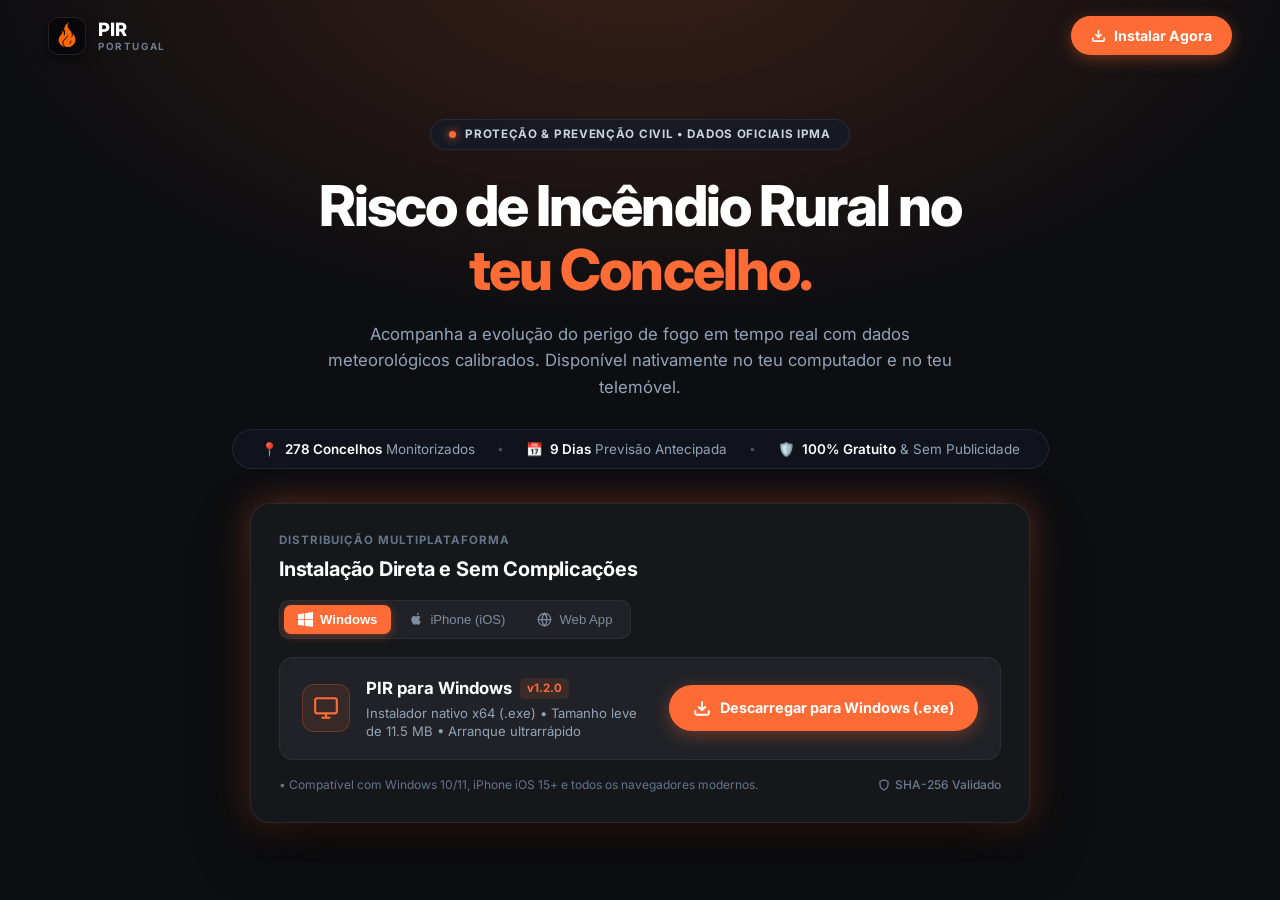
==== commit 9c6d21bc: "feat(landing): adapt colors to app palette, use official app icon, and remove profile button" ====
--- a/landing_page/index.html
+++ b/landing_page/index.html
@@ -29,12 +29,7 @@
   <header class="navbar">
     <div class="nav-container">
       <a href="#" class="nav-logo">
-        <div class="nav-logo-box">
-          <svg width="20" height="20" viewBox="0 0 24 24" fill="currentColor">
-            <path d="M12 23c-4.97 0-9-4.03-9-9 0-3.32 1.8-6.22 4.48-7.76.32-.18.73-.08.93.23.2.31.11.72-.2.93C6.01 8.68 4.5 11.18 4.5 14c0 4.14 3.36 7.5 7.5 7.5s7.5-3.36 7.5-7.5c0-2.82-1.51-5.32-3.71-6.6-.31-.21-.4-.62-.2-.93.2-.31.61-.41.93-.23C19.2 7.78 21 10.68 21 14c0 4.97-4.03 9-9 9z"/>
-            <path d="M12 18c-2.21 0-4-1.79-4-4 0-1.63.98-3.03 2.39-3.66.33-.15.72 0 .87.33.15.33 0 .72-.33.87-.95.42-1.6 1.36-1.6 2.46 0 1.47 1.19 2.67 2.67 2.67s2.67-1.19 2.67-2.67c0-1.1-.65-2.04-1.6-2.46-.33-.15-.48-.54-.33-.87.15-.33.54-.48.87-.33 1.41.63 2.39 2.03 2.39 3.66 0 2.21-1.79 4-4 4z"/>
-          </svg>
-        </div>
+        <img src="assets/icon.png" alt="PIR Logo" class="nav-logo-img">
         <div class="nav-brand-text">
           <span class="nav-title">PIR</span>
           <span class="nav-country">PORTUGAL</span>
@@ -49,12 +44,6 @@
             <line x1="12" y1="15" x2="12" y2="3"/>
           </svg>
           <span>Instalar Agora</span>
-        </a>
-
-        <a href="https://github.com/Vie1r4/PIR-app" target="_blank" rel="noopener" class="nav-user-btn" aria-label="Perfil do GitHub">
-          <svg width="18" height="18" viewBox="0 0 24 24" fill="currentColor">
-            <path d="M12 12c2.21 0 4-1.79 4-4s-1.79-4-4-4-4 1.79-4 4 1.79 4 4 4zm0 2c-2.67 0-8 1.34-8 4v2h16v-2c0-2.66-5.33-4-8-4z"/>
-          </svg>
         </a>
       </div>
     </div>
--- a/landing_page/styles.css
+++ b/landing_page/styles.css
@@ -1,15 +1,15 @@
 :root {
-  --bg-main: #090C11;
-  --bg-surface: #131722;
-  --bg-card-inner: #0A0D13;
-  --accent: #FF5C28;
-  --accent-hover: #FF6E3D;
-  --accent-glow: rgba(255, 92, 40, 0.35);
+  --bg-main: #0D0E11; /* kDarkBg da app */
+  --bg-surface: #16171B; /* kDarkCard da app */
+  --bg-card-inner: #202227; /* kDarkCard2 da app */
+  --accent: #FF6B35; /* kBrand da app */
+  --accent-hover: #FF7A30; /* kBrandDark da app */
+  --accent-glow: rgba(255, 107, 53, 0.35);
   --border-subtle: rgba(255, 255, 255, 0.06);
   --border-card: rgba(255, 255, 255, 0.08);
   --text-white: #FFFFFF;
-  --text-dim: #8E98A8;
-  --text-muted: #5D6878;
+  --text-dim: #94A3B8;
+  --text-muted: #64748B;
   --font: "Inter", -apple-system, BlinkMacSystemFont, "Segoe UI", Roboto, sans-serif;
   --radius-pill: 9999px;
   --radius-card: 20px;
@@ -29,7 +29,7 @@
 body {
   font-family: var(--font);
   background-color: var(--bg-main);
-  background-image: radial-gradient(ellipse 70% 55% at 50% -5%, rgba(255, 92, 40, 0.18) 0%, rgba(9, 12, 17, 0.98) 75%);
+  background-image: radial-gradient(ellipse 70% 55% at 50% -5%, rgba(255, 107, 53, 0.18) 0%, rgba(13, 14, 17, 0.98) 75%);
   background-repeat: no-repeat;
   color: var(--text-white);
   line-height: 1.5;
@@ -64,17 +64,13 @@
   color: inherit;
 }
 
-.nav-logo-box {
+.nav-logo-img {
   width: 38px;
   height: 38px;
   border-radius: 11px;
-  background: #161B26;
-  border: 1px solid rgba(255, 92, 40, 0.28);
-  display: flex;
-  align-items: center;
-  justify-content: center;
-  color: var(--accent);
-  box-shadow: 0 4px 12px rgba(0, 0, 0, 0.4);
+  object-fit: cover;
+  box-shadow: 0 4px 12px rgba(0, 0, 0, 0.5);
+  border: 1px solid rgba(255, 255, 255, 0.08);
 }
 
 .nav-brand-text {
@@ -101,7 +97,6 @@
 .nav-actions {
   display: flex;
   align-items: center;
-  gap: 12px;
 }
 
 .btn-install-nav {
@@ -123,26 +118,6 @@
   background: var(--accent-hover);
   transform: translateY(-1px);
   box-shadow: 0 6px 20px var(--accent-glow);
-}
-
-.nav-user-btn {
-  width: 38px;
-  height: 38px;
-  border-radius: 50%;
-  background: #141824;
-  border: 1px solid var(--border-card);
-  display: flex;
-  align-items: center;
-  justify-content: center;
-  color: var(--text-dim);
-  text-decoration: none;
-  transition: all 0.2s ease;
-}
-
-.nav-user-btn:hover {
-  background: #1C2232;
-  color: #FFFFFF;
-  border-color: rgba(255, 255, 255, 0.16);
 }
 
 /* =====================================================================
@@ -178,8 +153,8 @@
   width: 7px;
   height: 7px;
   border-radius: 50%;
-  background: #FF4D2D;
-  box-shadow: 0 0 10px #FF4D2D;
+  background: var(--accent);
+  box-shadow: 0 0 10px var(--accent);
   flex-shrink: 0;
 }
 
@@ -257,7 +232,7 @@
   border: 1px solid var(--border-card);
   border-radius: var(--radius-card);
   padding: clamp(20px, 3vw, 28px);
-  box-shadow: 0 25px 65px -15px rgba(0, 0, 0, 0.85), 0 0 35px rgba(255, 92, 40, 0.05);
+  box-shadow: 0 25px 65px -15px rgba(0, 0, 0, 0.85), 0 0 35px var(--accent-glow);
   text-align: left;
 }
 
@@ -319,7 +294,7 @@
   background: var(--accent);
   color: #FFFFFF;
   font-weight: 600;
-  box-shadow: 0 2px 10px rgba(255, 92, 40, 0.35);
+  box-shadow: 0 2px 10px var(--accent-glow);
 }
 
 /* Corpo Dinâmico */
@@ -361,8 +336,8 @@
   width: 48px;
   height: 48px;
   border-radius: 12px;
-  background: rgba(255, 92, 40, 0.1);
-  border: 1px solid rgba(255, 92, 40, 0.25);
+  background: rgba(255, 107, 53, 0.1);
+  border: 1px solid rgba(255, 107, 53, 0.25);
   display: flex;
   align-items: center;
   justify-content: center;
@@ -391,7 +366,7 @@
   font-size: 0.72rem;
   font-weight: 700;
   color: var(--accent);
-  background: rgba(255, 92, 40, 0.12);
+  background: rgba(255, 107, 53, 0.12);
   padding: 2px 7px;
   border-radius: 5px;
 }
@@ -471,7 +446,7 @@
 }
 
 .ios-modal-box {
-  background: #141722;
+  background: var(--bg-surface);
   border: 1px solid var(--border-card);
   border-radius: var(--radius-card);
   max-width: 440px;
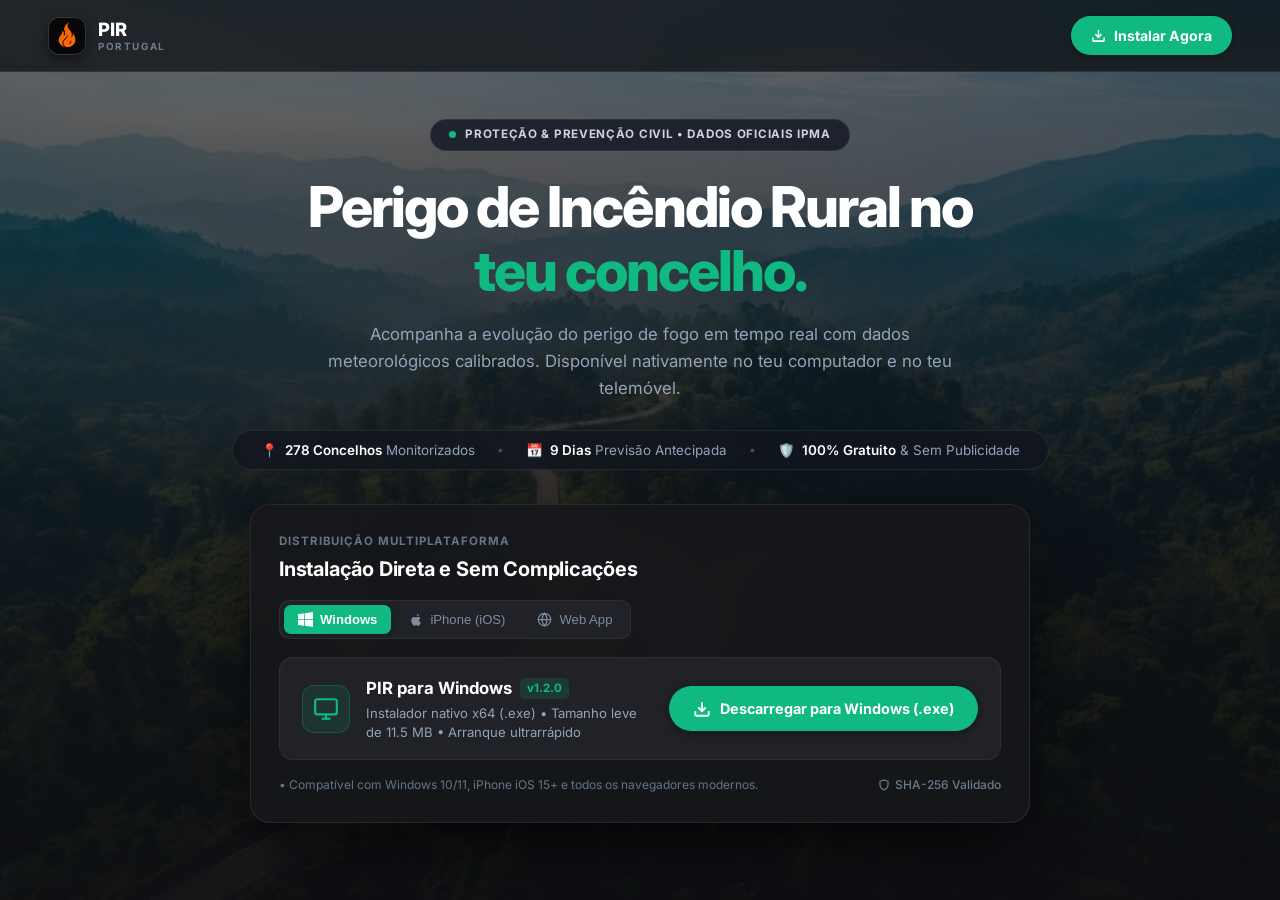
==== commit 2c88a35b: "feat(landing): harmonized emerald palette with landscape photo, removed button auras, updated headli" ====
--- a/landing_page/index.html
+++ b/landing_page/index.html
@@ -62,8 +62,8 @@
 
     <!-- Título Principal -->
     <h1 class="main-headline">
-      Risco de Incêndio Rural no<br>
-      <span class="highlight-concelho">teu Concelho.</span>
+      Perigo de Incêndio Rural no<br>
+      <span class="highlight-concelho">teu concelho.</span>
     </h1>
 
     <!-- Subtítulo Explicativo -->
--- a/landing_page/styles.css
+++ b/landing_page/styles.css
@@ -1,10 +1,9 @@
 :root {
-  --bg-main: #0D0E11; /* kDarkBg da app */
-  --bg-surface: #16171B; /* kDarkCard da app */
-  --bg-card-inner: #202227; /* kDarkCard2 da app */
-  --accent: #FF6B35; /* kBrand da app */
-  --accent-hover: #FF7A30; /* kBrandDark da app */
-  --accent-glow: rgba(255, 107, 53, 0.35);
+  --bg-main: #0D0E11;
+  --bg-surface: #16171B;
+  --bg-card-inner: #202227;
+  --accent: #10B981; /* Verde esmeralda florestal inspirado na fotografia */
+  --accent-hover: #059669; /* Verde pinheiro profundo */
   --border-subtle: rgba(255, 255, 255, 0.06);
   --border-card: rgba(255, 255, 255, 0.08);
   --text-white: #FFFFFF;
@@ -29,8 +28,11 @@
 body {
   font-family: var(--font);
   background-color: var(--bg-main);
-  background-image: radial-gradient(ellipse 70% 55% at 50% -5%, rgba(255, 107, 53, 0.18) 0%, rgba(13, 14, 17, 0.98) 75%);
+  background-image: linear-gradient(180deg, rgba(13, 14, 17, 0.6) 0%, rgba(13, 14, 17, 0.78) 45%, rgba(13, 14, 17, 0.94) 100%), url('assets/bg.jpg');
+  background-size: cover;
+  background-position: center top;
   background-repeat: no-repeat;
+  background-attachment: fixed;
   color: var(--text-white);
   line-height: 1.5;
   -webkit-font-smoothing: antialiased;
@@ -42,10 +44,14 @@
 
 /* =====================================================================
    1. NAVBAR
-===================================================================== */
+==================================================================== */
 .navbar {
   width: 100%;
   padding: 16px clamp(16px, 4vw, 48px);
+  background: rgba(13, 14, 17, 0.72);
+  backdrop-filter: blur(14px);
+  -webkit-backdrop-filter: blur(14px);
+  border-bottom: 1px solid var(--border-card);
 }
 
 .nav-container {
@@ -110,14 +116,14 @@
   padding: 9px 20px;
   border-radius: var(--radius-pill);
   text-decoration: none;
-  box-shadow: 0 4px 16px var(--accent-glow);
+  box-shadow: 0 2px 6px rgba(0, 0, 0, 0.35);
   transition: all 0.2s ease;
 }
 
 .btn-install-nav:hover {
   background: var(--accent-hover);
   transform: translateY(-1px);
-  box-shadow: 0 6px 20px var(--accent-glow);
+  box-shadow: 0 4px 10px rgba(0, 0, 0, 0.45);
 }
 
 /* =====================================================================
@@ -154,7 +160,6 @@
   height: 7px;
   border-radius: 50%;
   background: var(--accent);
-  box-shadow: 0 0 10px var(--accent);
   flex-shrink: 0;
 }
 
@@ -228,11 +233,13 @@
 .platform-card {
   width: 100%;
   max-width: 780px;
-  background: var(--bg-surface);
+  background: rgba(22, 23, 27, 0.92);
+  backdrop-filter: blur(16px);
+  -webkit-backdrop-filter: blur(16px);
   border: 1px solid var(--border-card);
   border-radius: var(--radius-card);
   padding: clamp(20px, 3vw, 28px);
-  box-shadow: 0 25px 65px -15px rgba(0, 0, 0, 0.85), 0 0 35px var(--accent-glow);
+  box-shadow: 0 25px 65px -15px rgba(0, 0, 0, 0.85);
   text-align: left;
 }
 
@@ -294,7 +301,7 @@
   background: var(--accent);
   color: #FFFFFF;
   font-weight: 600;
-  box-shadow: 0 2px 10px var(--accent-glow);
+  box-shadow: 0 1px 4px rgba(0, 0, 0, 0.3);
 }
 
 /* Corpo Dinâmico */
@@ -336,8 +343,8 @@
   width: 48px;
   height: 48px;
   border-radius: 12px;
-  background: rgba(255, 107, 53, 0.1);
-  border: 1px solid rgba(255, 107, 53, 0.25);
+  background: rgba(16, 185, 129, 0.12);
+  border: 1px solid rgba(16, 185, 129, 0.25);
   display: flex;
   align-items: center;
   justify-content: center;
@@ -366,7 +373,7 @@
   font-size: 0.72rem;
   font-weight: 700;
   color: var(--accent);
-  background: rgba(255, 107, 53, 0.12);
+  background: rgba(16, 185, 129, 0.15);
   padding: 2px 7px;
   border-radius: 5px;
 }
@@ -391,7 +398,7 @@
   text-decoration: none;
   border: none;
   cursor: pointer;
-  box-shadow: 0 4px 18px var(--accent-glow);
+  box-shadow: 0 2px 8px rgba(0, 0, 0, 0.4);
   transition: all 0.2s cubic-bezier(0.2, 0.8, 0.2, 1);
   flex-shrink: 0;
 }
@@ -399,7 +406,7 @@
 .btn-download-action:hover {
   background: var(--accent-hover);
   transform: translateY(-1px);
-  box-shadow: 0 6px 24px var(--accent-glow);
+  box-shadow: 0 4px 12px rgba(0, 0, 0, 0.5);
 }
 
 /* Rodapé do Cartão */
@@ -545,7 +552,12 @@
   padding: 13px;
   border-radius: 12px;
   text-decoration: none;
-  box-shadow: 0 4px 16px var(--accent-glow);
+  box-shadow: 0 2px 8px rgba(0, 0, 0, 0.4);
+  transition: background 0.2s ease;
+}
+
+.ios-modal-btn:hover {
+  background: var(--accent-hover);
 }
 
 /* =====================================================================
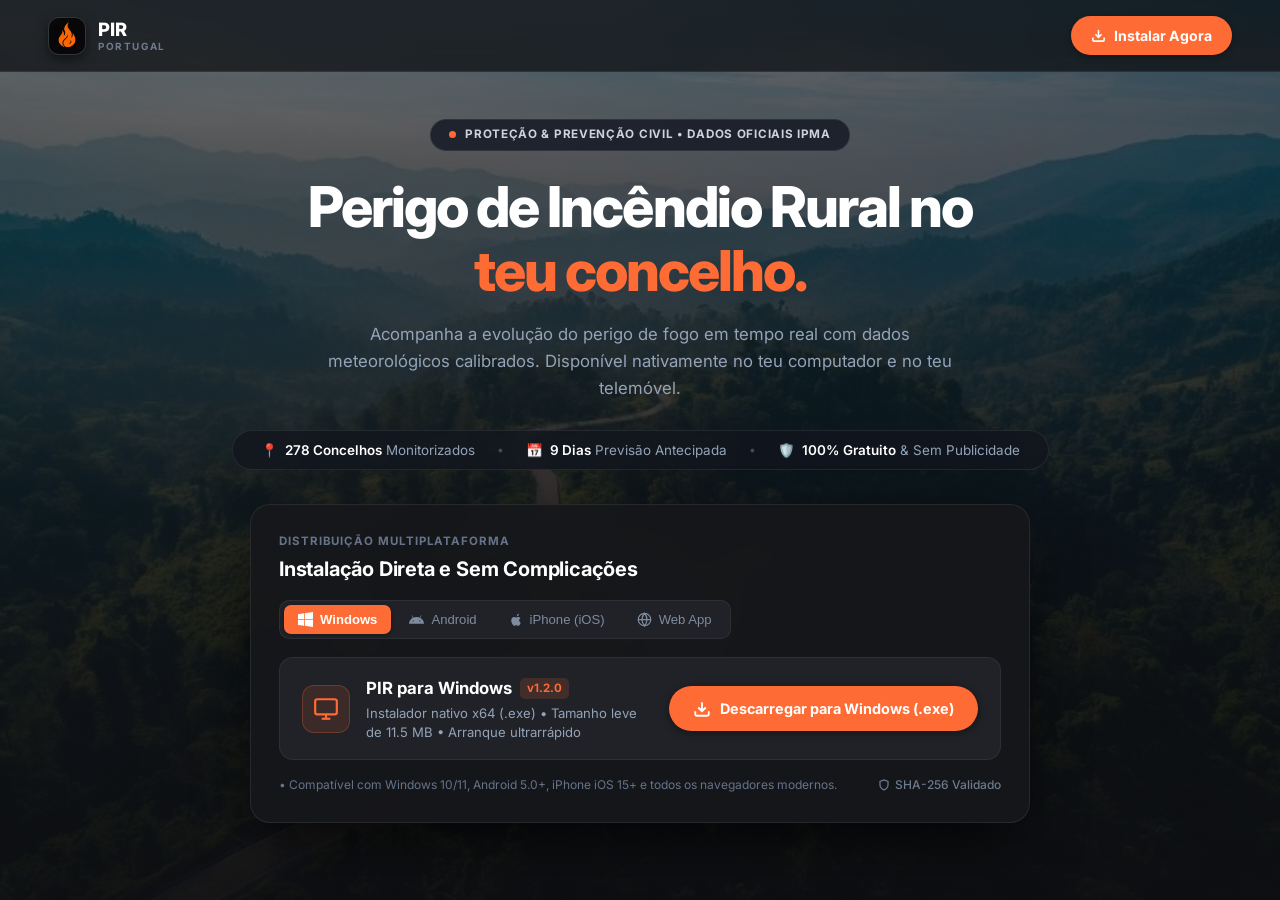
==== commit 53a11466: "feat(android): configurar distribuicao nativa android, navegacao mobile, landing page e workflow ci " ====
--- a/landing_page/index.html
+++ b/landing_page/index.html
@@ -7,12 +7,22 @@
   <meta name="description" content="Consulta rápida, precisa e oficial do perigo de incêndio rural do IPMA para o teu concelho. Disponível para Windows Desktop e iPhone.">
   <link rel="icon" type="image/png" href="assets/favicon.png">
 
+  <!-- SEO: Canonical -->
+  <link rel="canonical" href="https://pir-app.vercel.app/">
+
   <!-- Open Graph -->
   <meta property="og:type" content="website">
+  <meta property="og:url" content="https://pir-app.vercel.app/">
   <meta property="og:title" content="PIR — Perigo de Incêndio Rural">
   <meta property="og:description" content="Consulta rápida e oficial do risco de incêndio por concelho. Instala no Windows ou iPhone.">
-  <meta property="og:image" content="assets/icon.png">
+  <meta property="og:image" content="https://pir-app.vercel.app/assets/icon.png">
   <meta name="theme-color" content="#0B0E14">
+
+  <!-- Twitter / X Card -->
+  <meta name="twitter:card" content="summary">
+  <meta name="twitter:title" content="PIR — Perigo de Incêndio Rural">
+  <meta name="twitter:description" content="Consulta rápida e oficial do risco de incêndio por concelho. Instala no Windows ou iPhone.">
+  <meta name="twitter:image" content="https://pir-app.vercel.app/assets/icon.png">
 
   <!-- Google Fonts: Inter -->
   <link rel="preconnect" href="https://fonts.googleapis.com">
@@ -20,6 +30,35 @@
   <link href="https://fonts.googleapis.com/css2?family=Inter:wght@400;500;600;700;800&display=swap" rel="stylesheet">
 
   <link rel="stylesheet" href="styles.css">
+
+  <!-- Dados Estruturados (JSON-LD) -->
+  <script type="application/ld+json">
+  {
+    "@context": "https://schema.org",
+    "@type": "WebSite",
+    "name": "PIR — Perigo de Incêndio Rural",
+    "url": "https://pir-app.vercel.app/"
+  }
+  </script>
+  <script type="application/ld+json">
+  {
+    "@context": "https://schema.org",
+    "@type": "SoftwareApplication",
+    "name": "PIR — Perigo de Incêndio Rural",
+    "description": "Consulta rápida, precisa e oficial do perigo de incêndio rural do IPMA para o teu concelho. Disponível para Windows Desktop e iPhone.",
+    "url": "https://pir-app.vercel.app/",
+    "operatingSystem": "Windows 10, Windows 11, iOS 15",
+    "applicationCategory": "UtilitiesApplication",
+    "inLanguage": "pt-PT",
+    "softwareVersion": "1.2.0",
+    "downloadUrl": "https://pir-app.vercel.app/downloads/PIR_App_v1.2.0_Setup.exe",
+    "offers": {
+      "@type": "Offer",
+      "price": "0",
+      "priceCurrency": "EUR"
+    }
+  }
+  </script>
 </head>
 <body>
 
@@ -106,6 +145,11 @@
           <button class="tab-btn active" id="tab-windows" onclick="selectPlatform('windows')" role="tab" aria-selected="true">
             <svg width="15" height="15" viewBox="0 0 24 24" fill="currentColor"><path d="M0 3.449L9.75 2.1v9.451H0m10.949-9.602L24 0v11.4H10.949M0 12.6h9.75v9.451L0 20.699M10.949 12.6H24V24l-12.9-1.801"/></svg>
             <span>Windows</span>
+          </button>
+
+          <button class="tab-btn" id="tab-android" onclick="selectPlatform('android')" role="tab" aria-selected="false">
+            <svg width="15" height="15" viewBox="0 0 24 24" fill="currentColor"><path d="M17.523 15.3414c-.5511 0-.9993-.4486-.9993-.9997s.4482-.9993.9993-.9993c.551 0 .9993.4482.9993.9993.0001.5511-.4483.9997-.9993.9997m-11.046 0c-.5511 0-.9993-.4486-.9993-.9997s.4482-.9993.9993-.9993c.5511 0 .9993.4482.9993.9993 0 .5511-.4482.9997-.9993.9997m11.4045-6.02l1.9973-3.4592a.416.416 0 00-.1521-.5676.416.416 0 00-.5676.1521l-2.0223 3.503C15.5902 8.411 13.8533 8.1 12 8.1s-3.5902.311-5.1368.8497L4.8409 5.4467a.4161.4161 0 00-.5677-.1521.4157.4157 0 00-.1521.5676l1.9973 3.4592C2.6889 11.1867.3432 14.6589 0 18.761h24c-.3432-4.1021-2.6889-7.5743-6.1185-9.4396"/></svg>
+            <span>Android</span>
           </button>
           
           <button class="tab-btn" id="tab-ios" onclick="selectPlatform('ios')" role="tab" aria-selected="false">
@@ -154,7 +198,36 @@
           </a>
         </div>
 
-        <!-- Conteúdo 2: iPhone (iOS) -->
+        <!-- Conteúdo 2: Android -->
+        <div id="panel-android" class="platform-panel">
+          <div class="panel-info">
+            <div class="panel-icon-squircle">
+              <svg width="26" height="26" viewBox="0 0 24 24" fill="currentColor">
+                <path d="M17.523 15.3414c-.5511 0-.9993-.4486-.9993-.9997s.4482-.9993.9993-.9993c.551 0 .9993.4482.9993.9993.0001.5511-.4483.9997-.9993.9997m-11.046 0c-.5511 0-.9993-.4486-.9993-.9997s.4482-.9993.9993-.9993c.5511 0 .9993.4482.9993.9993 0 .5511-.4482.9997-.9993.9997m11.4045-6.02l1.9973-3.4592a.416.416 0 00-.1521-.5676.416.416 0 00-.5676.1521l-2.0223 3.503C15.5902 8.411 13.8533 8.1 12 8.1s-3.5902.311-5.1368.8497L4.8409 5.4467a.4161.4161 0 00-.5677-.1521.4157.4157 0 00-.1521.5676l1.9973 3.4592C2.6889 11.1867.3432 14.6589 0 18.761h24c-.3432-4.1021-2.6889-7.5743-6.1185-9.4396"/>
+              </svg>
+            </div>
+            <div class="panel-text">
+              <div class="panel-title-row">
+                <h3 class="panel-title">PIR para Android</h3>
+                <span class="version-tag">v1.2.0</span>
+              </div>
+              <p class="panel-desc">
+                Instalador nativo direto (.apk) • Android 5.0+ • <a href="javascript:void(0)" onclick="openAndroidModal()" class="panel-link-guide">Como instalar?</a>
+              </p>
+            </div>
+          </div>
+
+          <a href="downloads/PIR_App_v1.2.0.apk" class="btn-download-action" download>
+            <svg width="18" height="18" viewBox="0 0 24 24" fill="none" stroke="currentColor" stroke-width="2.5">
+              <path d="M21 15v4a2 2 0 0 1-2 2H5a2 2 0 0 1-2-2v-4"/>
+              <polyline points="7 10 12 15 17 10"/>
+              <line x1="12" y1="15" x2="12" y2="3"/>
+            </svg>
+            <span>Descarregar APK (.apk)</span>
+          </a>
+        </div>
+
+        <!-- Conteúdo 3: iPhone (iOS) -->
         <div id="panel-ios" class="platform-panel">
           <div class="panel-info">
             <div class="panel-icon-squircle">
@@ -218,7 +291,7 @@
 
       <!-- Rodapé do Cartão -->
       <div class="platform-card-footer">
-        <span class="compat-info">• Compatível com Windows 10/11, iPhone iOS 15+ e todos os navegadores modernos.</span>
+        <span class="compat-info">• Compatível com Windows 10/11, Android 5.0+, iPhone iOS 15+ e todos os navegadores modernos.</span>
         <span class="security-info">
           <svg width="12" height="12" viewBox="0 0 24 24" fill="none" stroke="currentColor" stroke-width="2.5">
             <path d="M12 22s8-4 8-10V5l-8-3-8 3v7c0 6 8 10 8 10z"/>
@@ -230,6 +303,47 @@
     </div>
 
   </main>
+
+  <!-- ==========================================
+       MODAL GUIA ANDROID (APK)
+  =========================================== -->
+  <div id="android-modal" class="ios-modal-overlay">
+    <div class="ios-modal-box">
+      <button class="ios-modal-close" onclick="closeAndroidModal()" aria-label="Fechar">✕</button>
+      <h3 class="ios-modal-title">Instalar APK no Android</h3>
+      <p class="ios-modal-sub">Guia rápido de instalação direta:</p>
+
+      <div class="ios-modal-steps">
+        <div class="ios-step">
+          <span class="ios-step-num">1</span>
+          <div class="ios-step-text">
+            <strong>Descarregar o Ficheiro</strong>
+            <p>Toca no botão abaixo para descarregar o instalador nativo <code>PIR_App_v1.2.0.apk</code>.</p>
+          </div>
+        </div>
+
+        <div class="ios-step">
+          <span class="ios-step-num">2</span>
+          <div class="ios-step-text">
+            <strong>Permitir no Navegador (se solicitado)</strong>
+            <p>Se o Chrome/navegador alertar sobre ficheiros externos ou fontes desconhecidas, confirma tocando em <em>"Transferir mesmo assim"</em> e ativa a opção <em>"Permitir desta fonte"</em>.</p>
+          </div>
+        </div>
+
+        <div class="ios-step">
+          <span class="ios-step-num">3</span>
+          <div class="ios-step-text">
+            <strong>Instalar e Abrir</strong>
+            <p>Abre o ficheiro transferido e toca em <em>"Instalar"</em>. A app fica de imediato pronta na tua gaveta de aplicações com suporte 100% offline e GPS nativo.</p>
+          </div>
+        </div>
+      </div>
+
+      <a href="downloads/PIR_App_v1.2.0.apk" class="ios-modal-btn" download>
+        <span>Descarregar APK (.apk) ⬇</span>
+      </a>
+    </div>
+  </div>
 
   <!-- ==========================================
        MODAL GUIA IOS (SAFARI)
@@ -311,12 +425,35 @@
       }
     }
 
+    function openAndroidModal() {
+      const m = document.getElementById('android-modal');
+      if (m) {
+        m.classList.add('active');
+        document.body.style.overflow = 'hidden';
+      }
+    }
+
+    function closeAndroidModal() {
+      const m = document.getElementById('android-modal');
+      if (m) {
+        m.classList.remove('active');
+        document.body.style.overflow = '';
+      }
+    }
+
     document.getElementById('ios-modal').addEventListener('click', (e) => {
       if (e.target.id === 'ios-modal') closeIosModal();
     });
 
+    document.getElementById('android-modal').addEventListener('click', (e) => {
+      if (e.target.id === 'android-modal') closeAndroidModal();
+    });
+
     document.addEventListener('keydown', (e) => {
-      if (e.key === 'Escape') closeIosModal();
+      if (e.key === 'Escape') {
+        closeIosModal();
+        closeAndroidModal();
+      }
     });
   </script>
 </body>
--- a/landing_page/styles.css
+++ b/landing_page/styles.css
@@ -2,8 +2,8 @@
   --bg-main: #0D0E11;
   --bg-surface: #16171B;
   --bg-card-inner: #202227;
-  --accent: #10B981; /* Verde esmeralda florestal inspirado na fotografia */
-  --accent-hover: #059669; /* Verde pinheiro profundo */
+  --accent: #FF6B35; /* Laranja de marca oficial PIR (kBrand) */
+  --accent-hover: #FF7A30; /* Laranja vivo quente (kBrandDark) */
   --border-subtle: rgba(255, 255, 255, 0.06);
   --border-card: rgba(255, 255, 255, 0.08);
   --text-white: #FFFFFF;
@@ -343,8 +343,8 @@
   width: 48px;
   height: 48px;
   border-radius: 12px;
-  background: rgba(16, 185, 129, 0.12);
-  border: 1px solid rgba(16, 185, 129, 0.25);
+  background: rgba(255, 107, 53, 0.12);
+  border: 1px solid rgba(255, 107, 53, 0.25);
   display: flex;
   align-items: center;
   justify-content: center;
@@ -373,7 +373,7 @@
   font-size: 0.72rem;
   font-weight: 700;
   color: var(--accent);
-  background: rgba(16, 185, 129, 0.15);
+  background: rgba(255, 107, 53, 0.15);
   padding: 2px 7px;
   border-radius: 5px;
 }
@@ -383,6 +383,19 @@
   color: var(--text-dim);
   margin-top: 3px;
   line-height: 1.4;
+}
+
+.panel-link-guide {
+  color: var(--accent);
+  text-decoration: underline;
+  text-underline-offset: 2px;
+  font-weight: 600;
+  cursor: pointer;
+  transition: color 0.15s ease;
+}
+
+.panel-link-guide:hover {
+  color: var(--accent-hover);
 }
 
 .btn-download-action {
@@ -574,13 +587,19 @@
   }
   .platform-tabs {
     width: 100%;
-    justify-content: space-between;
+    display: grid;
+    grid-template-columns: repeat(4, 1fr);
+    gap: 3px;
+    padding: 3px;
   }
   .tab-btn {
-    flex: 1;
     justify-content: center;
-    padding: 7px 8px;
-    font-size: 0.78rem;
+    padding: 7px 4px;
+    font-size: 0.74rem;
+    gap: 5px;
+  }
+  .tab-btn svg {
+    flex-shrink: 0;
   }
   .platform-panel {
     flex-direction: column;
